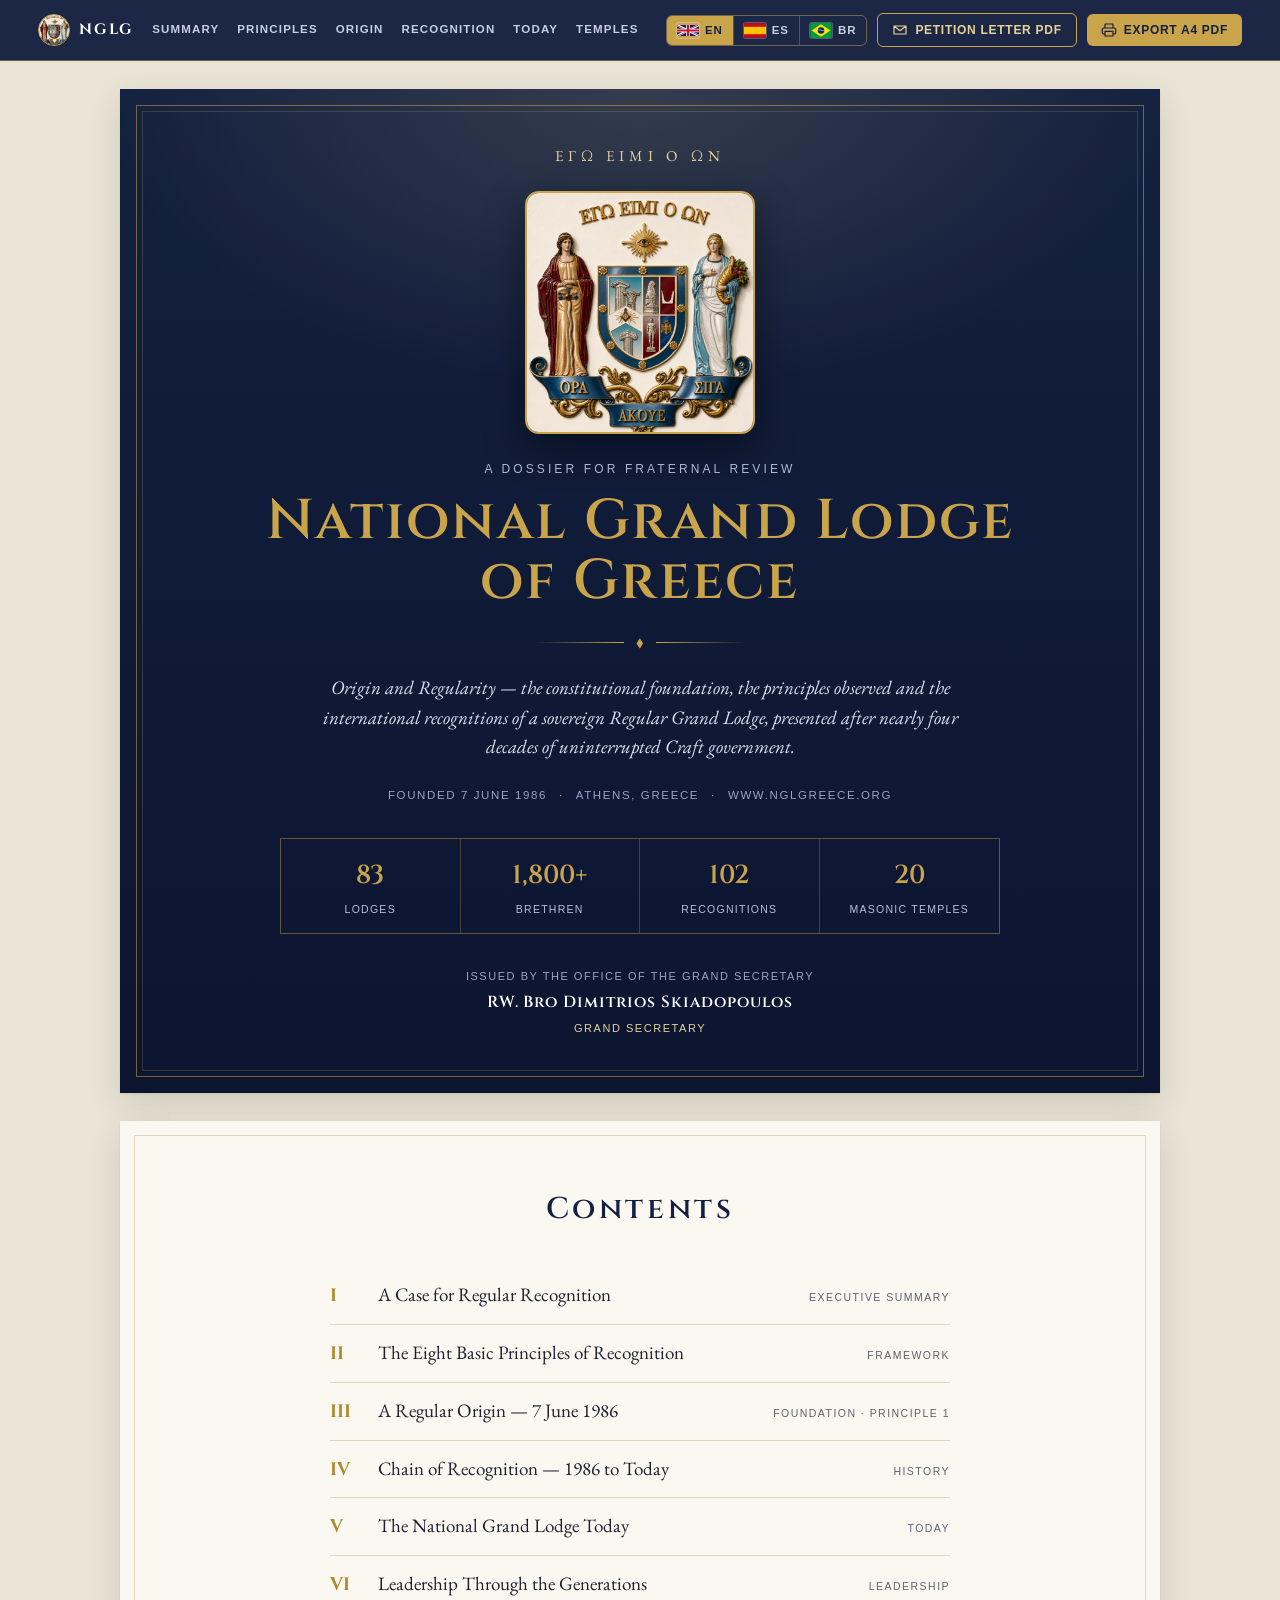
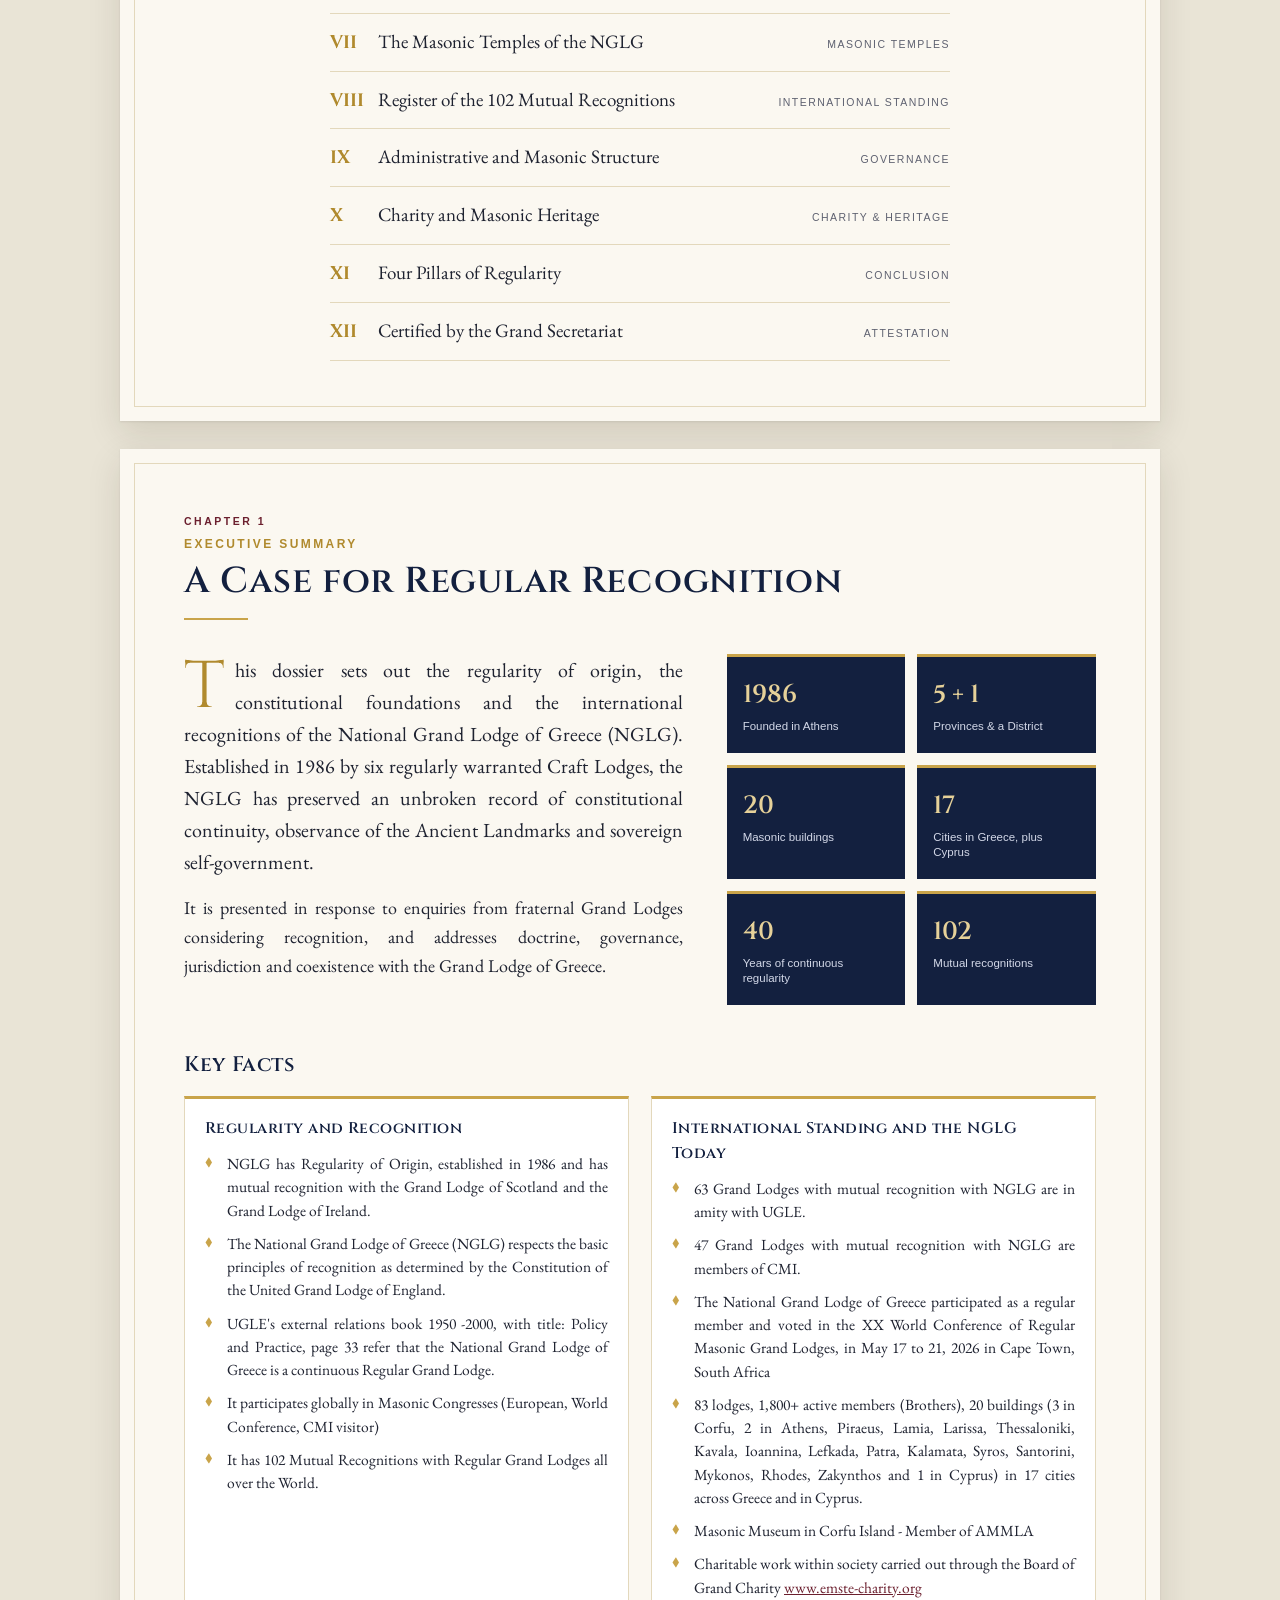
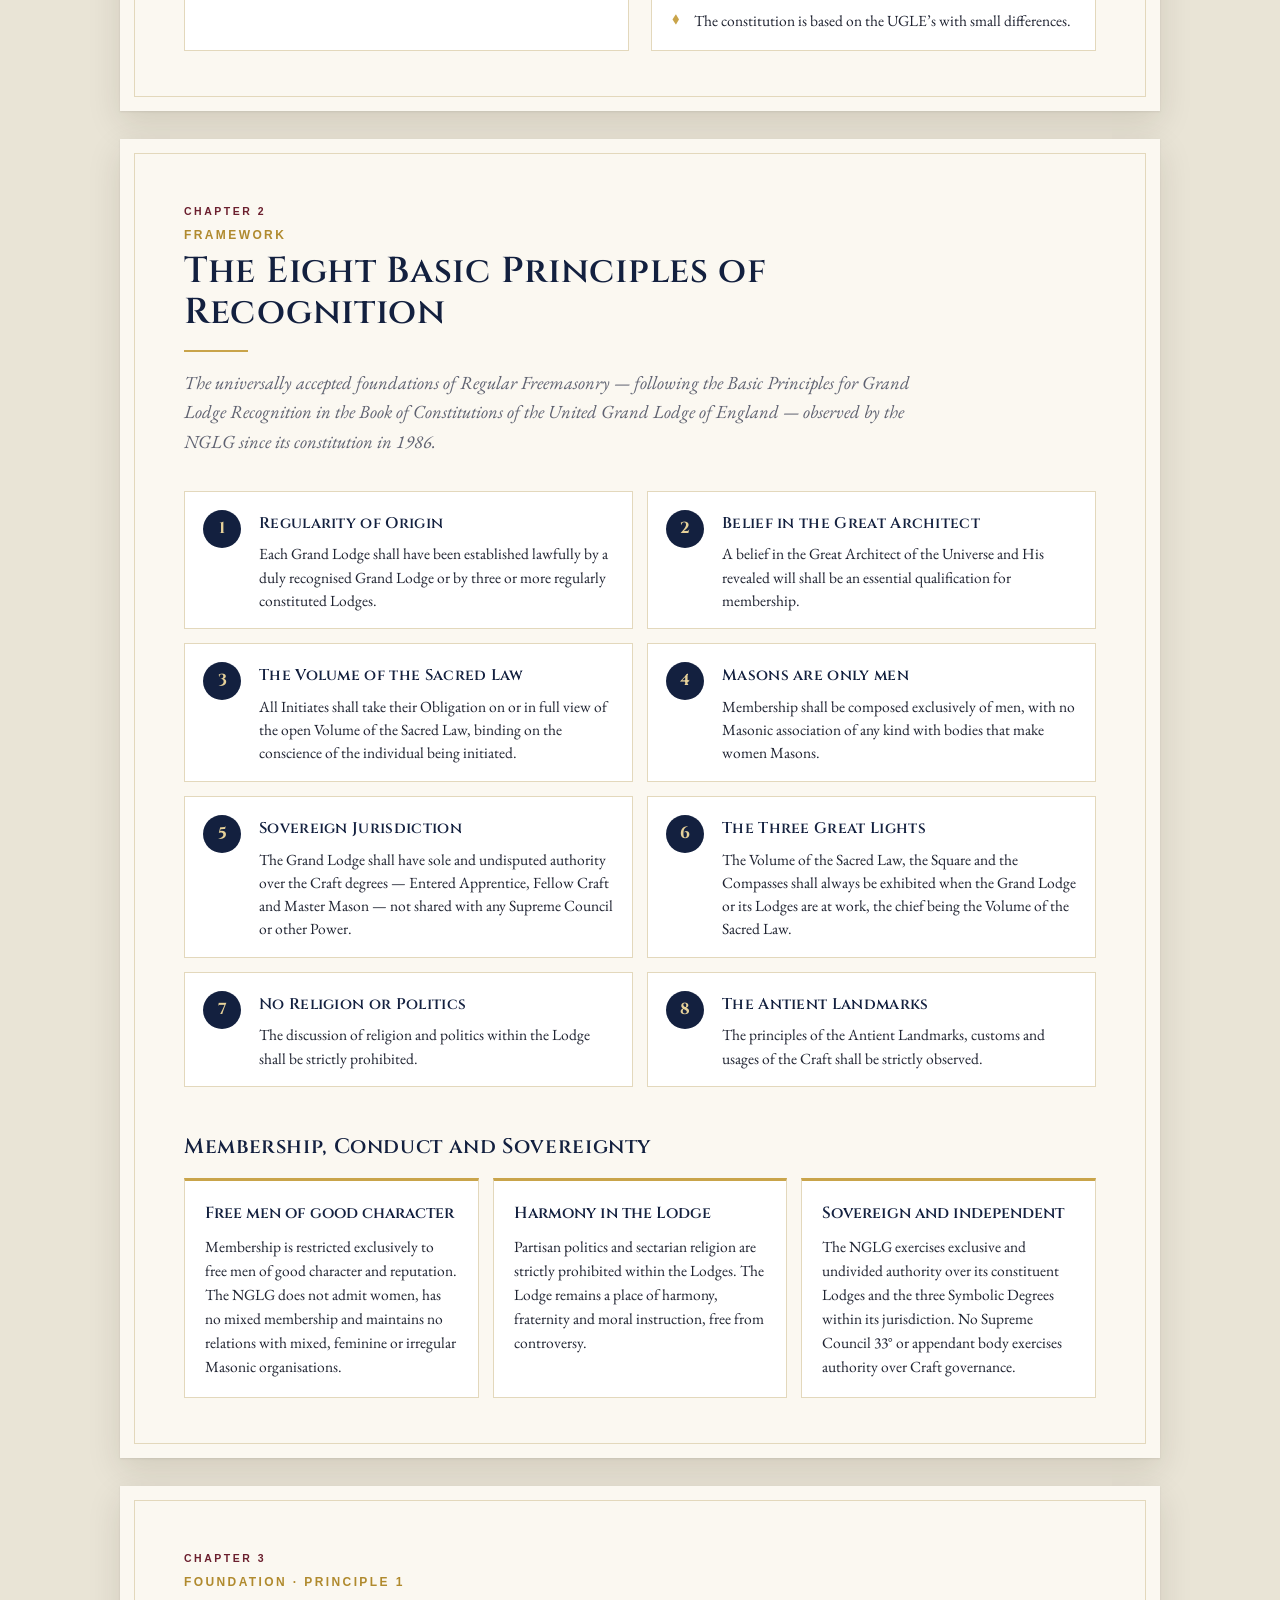
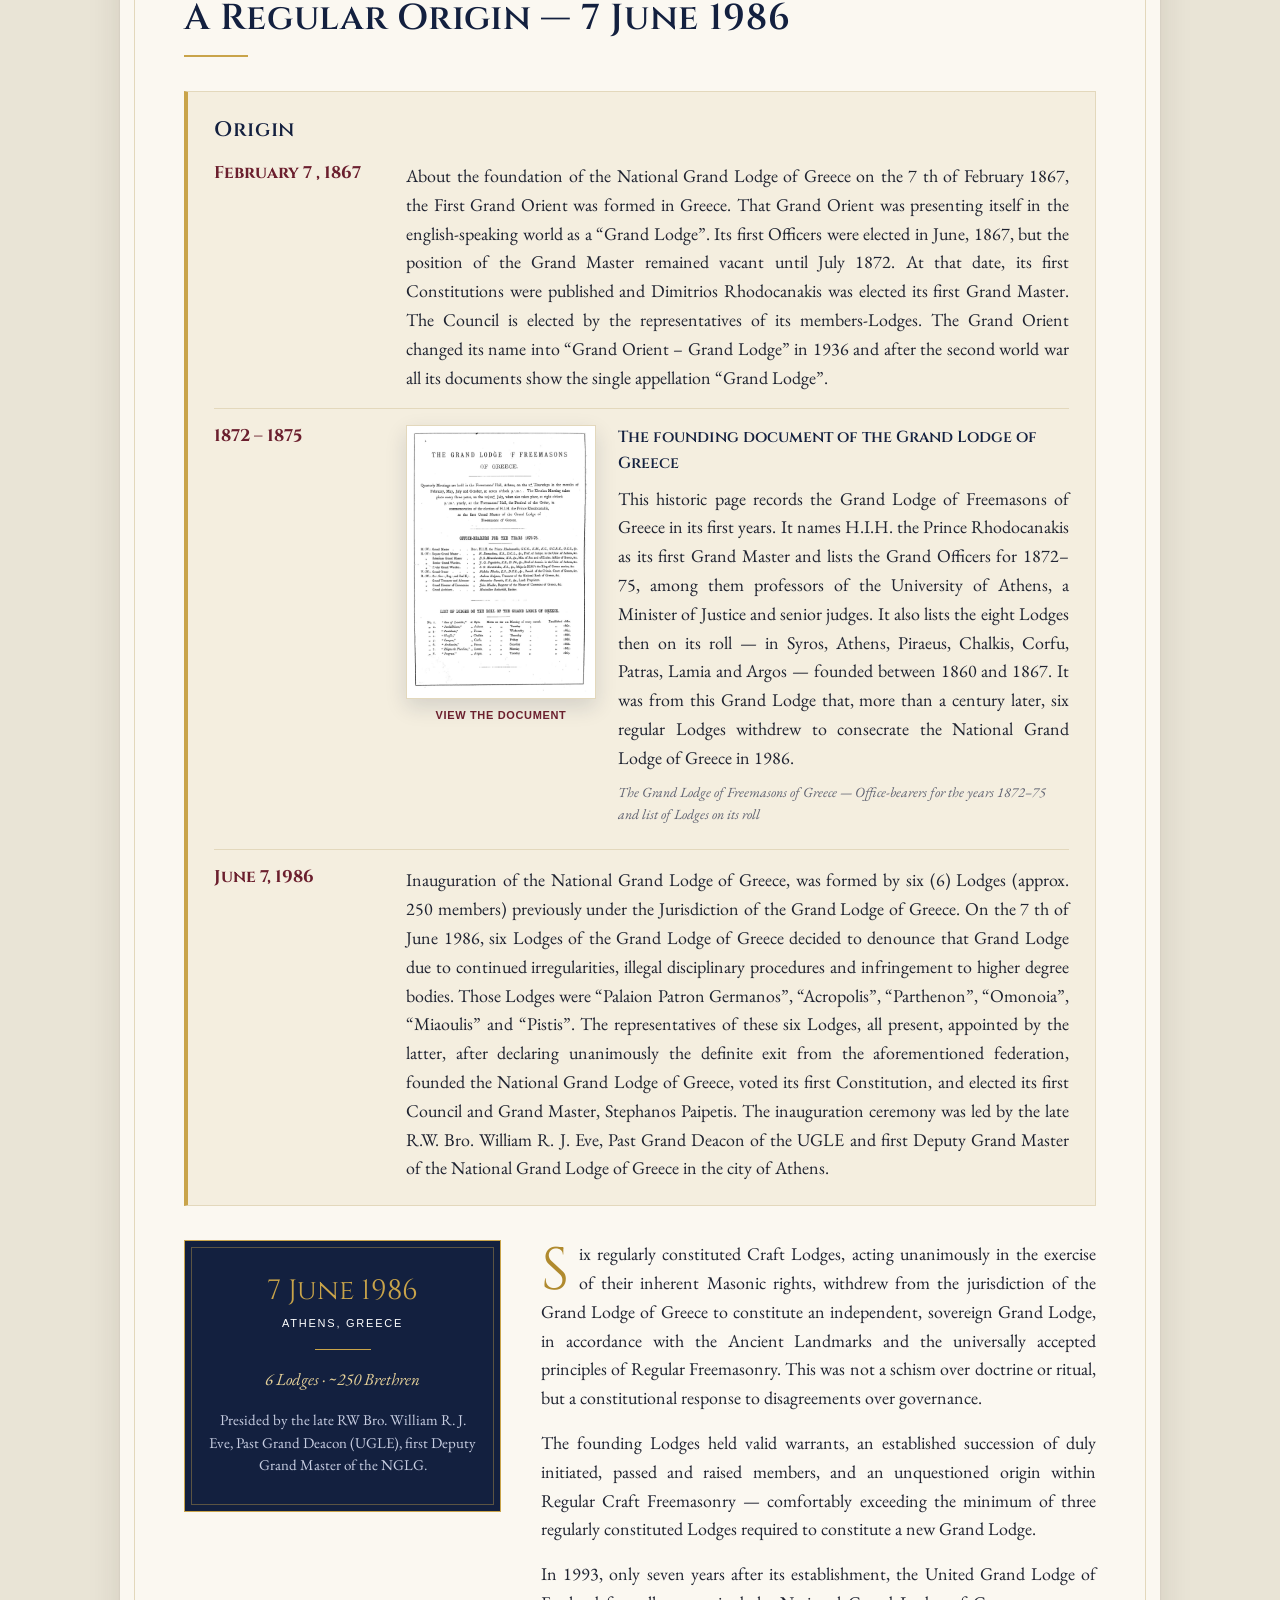
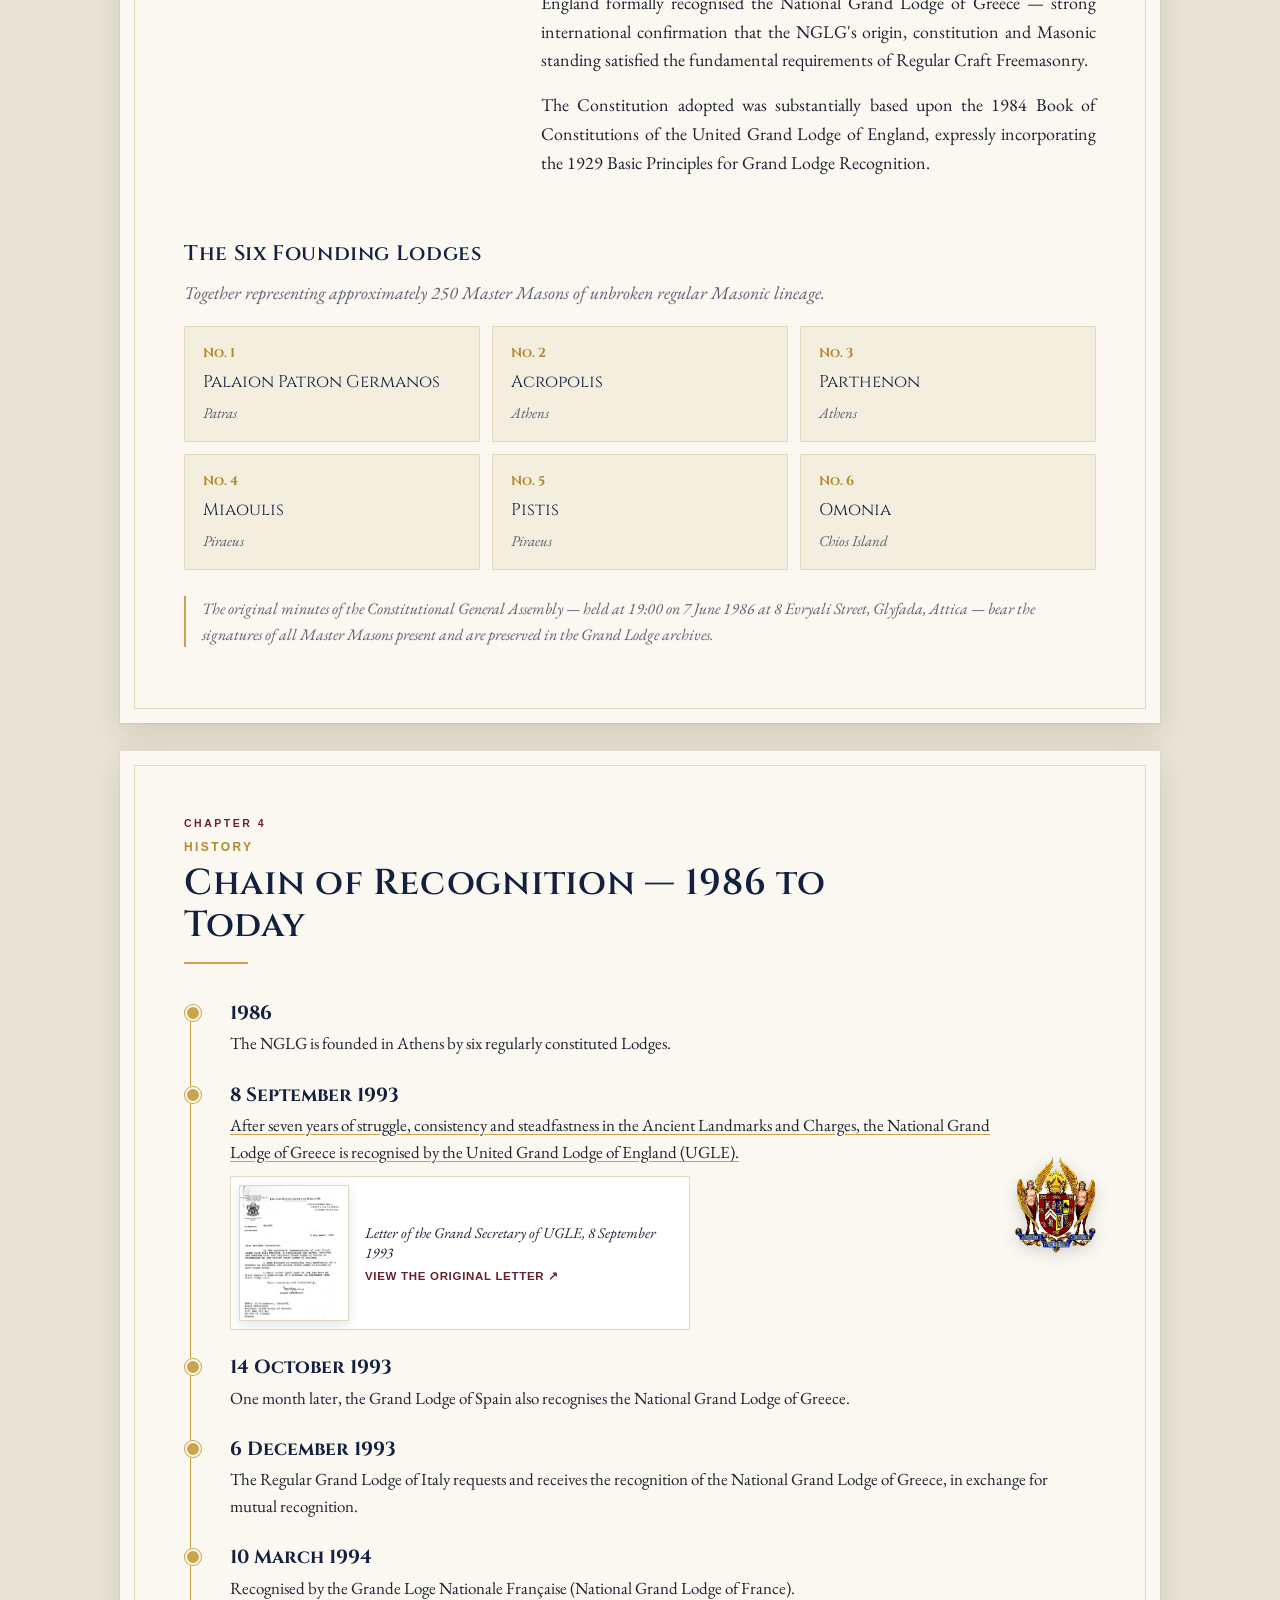
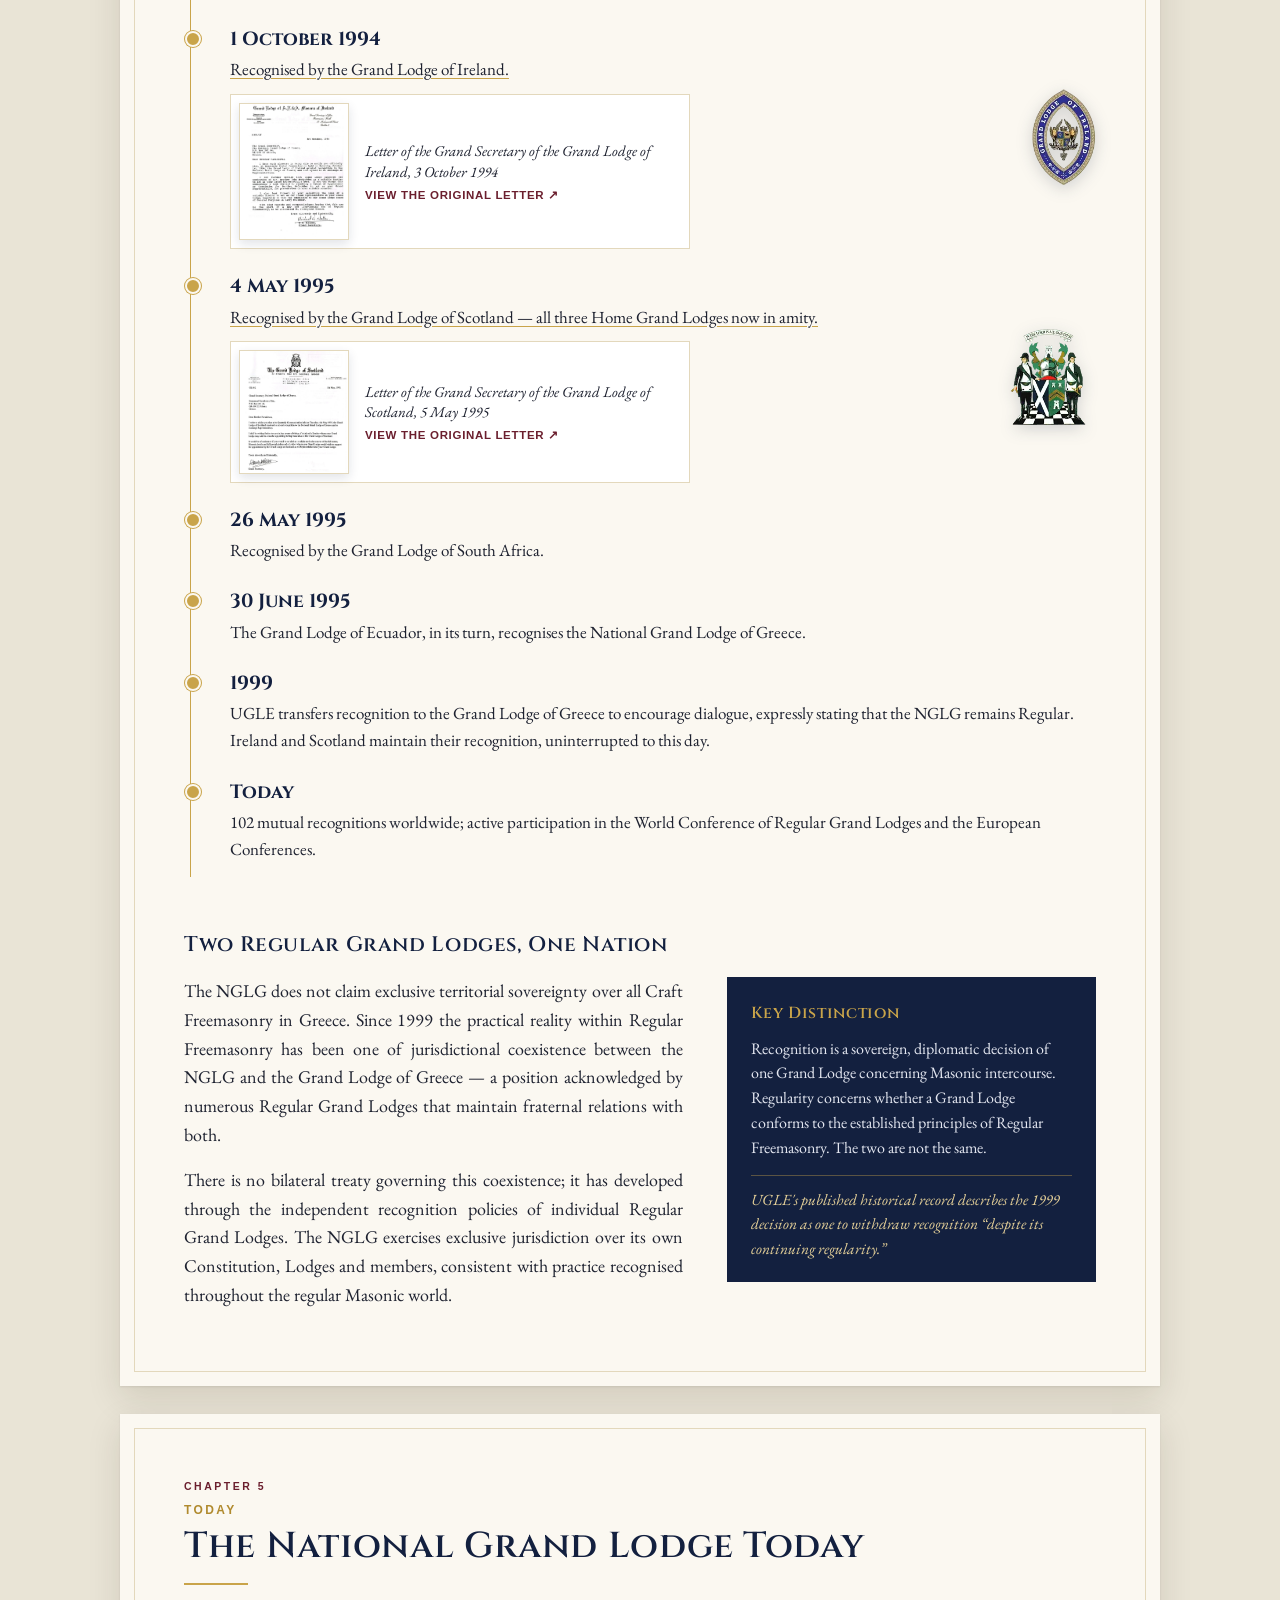
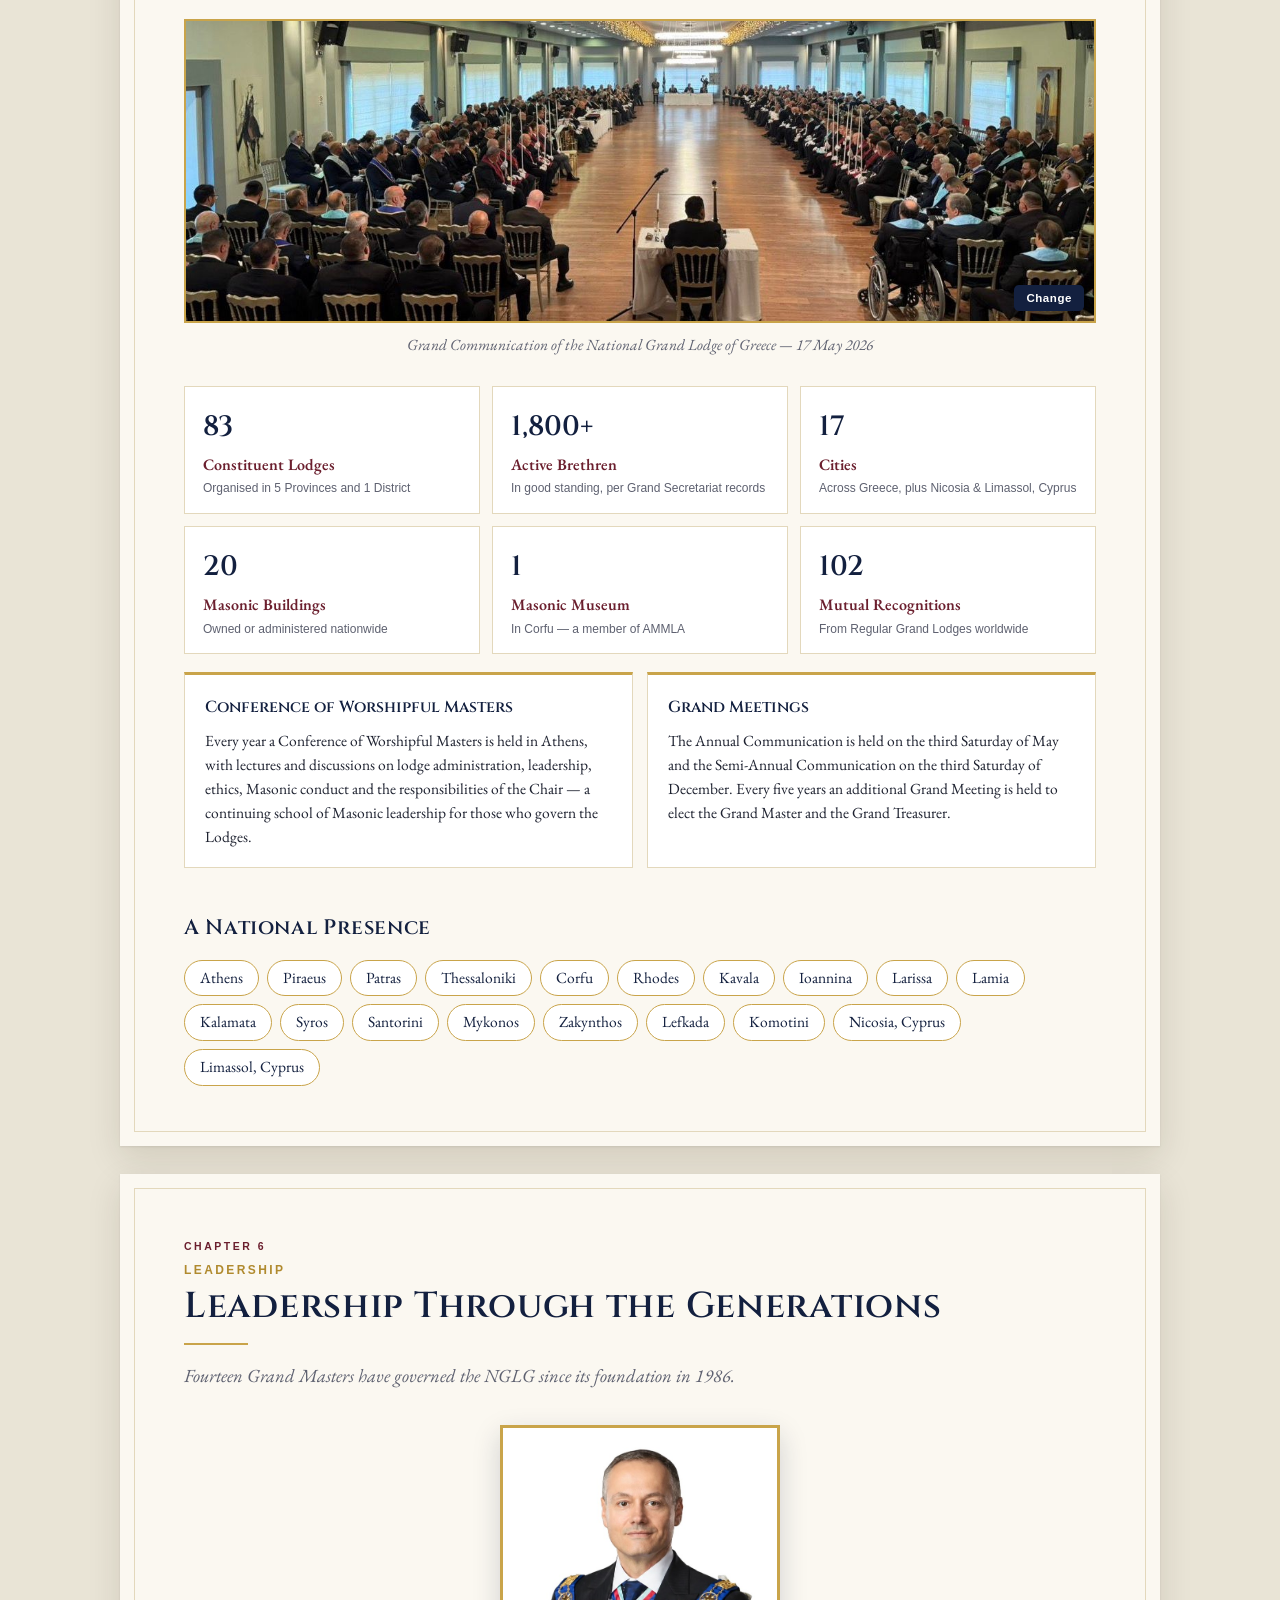
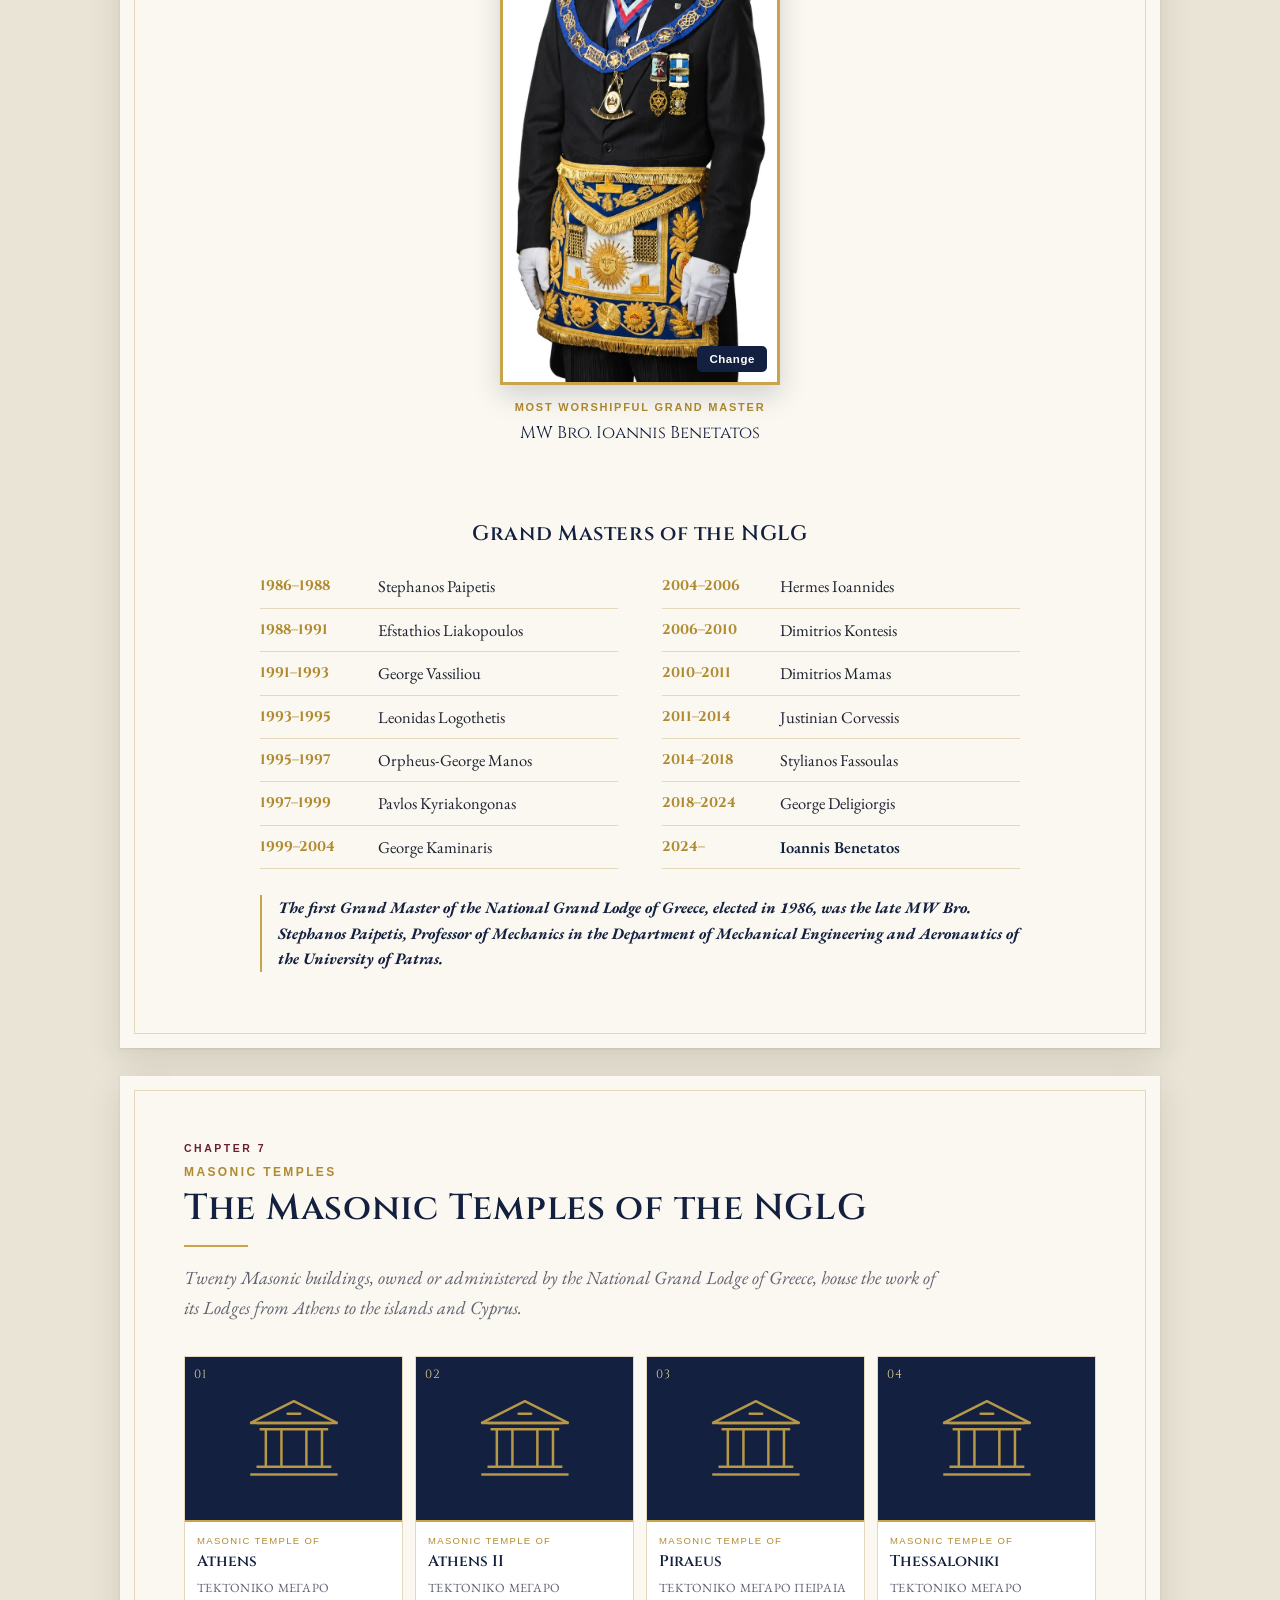
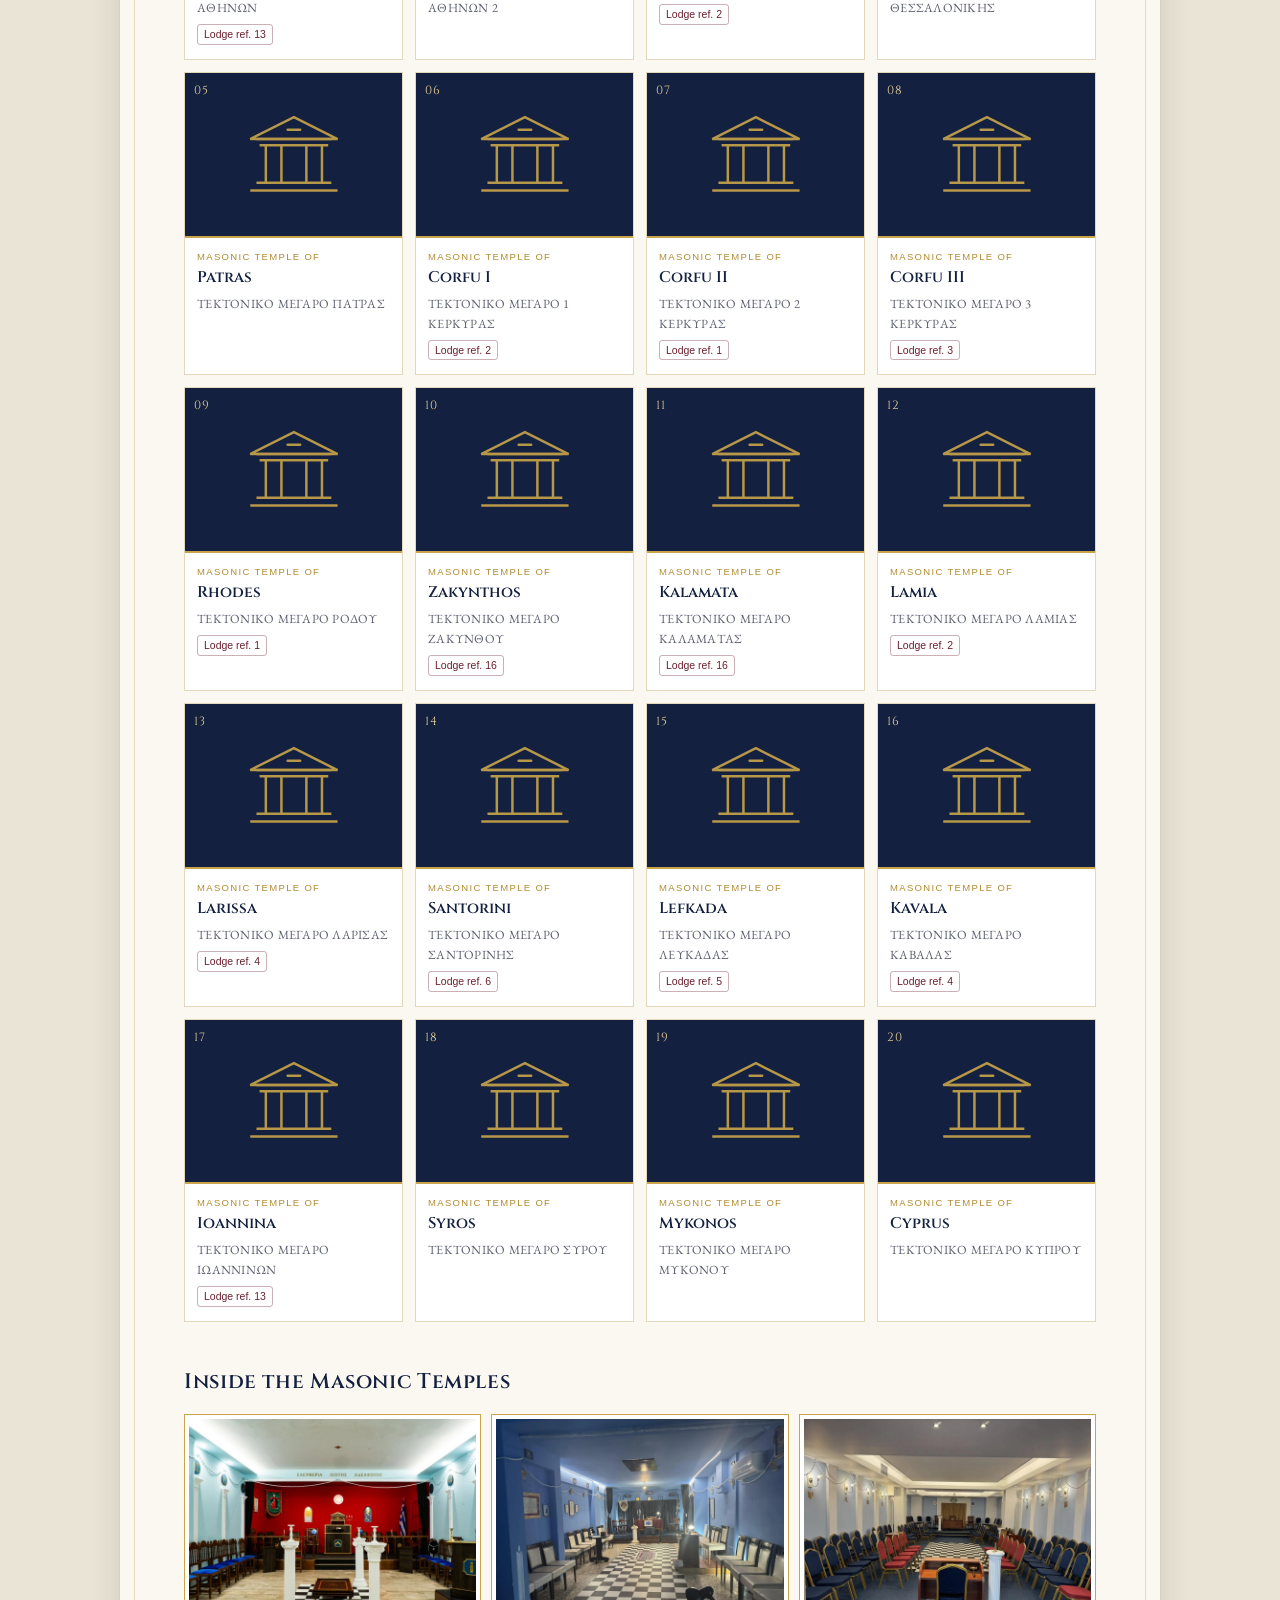
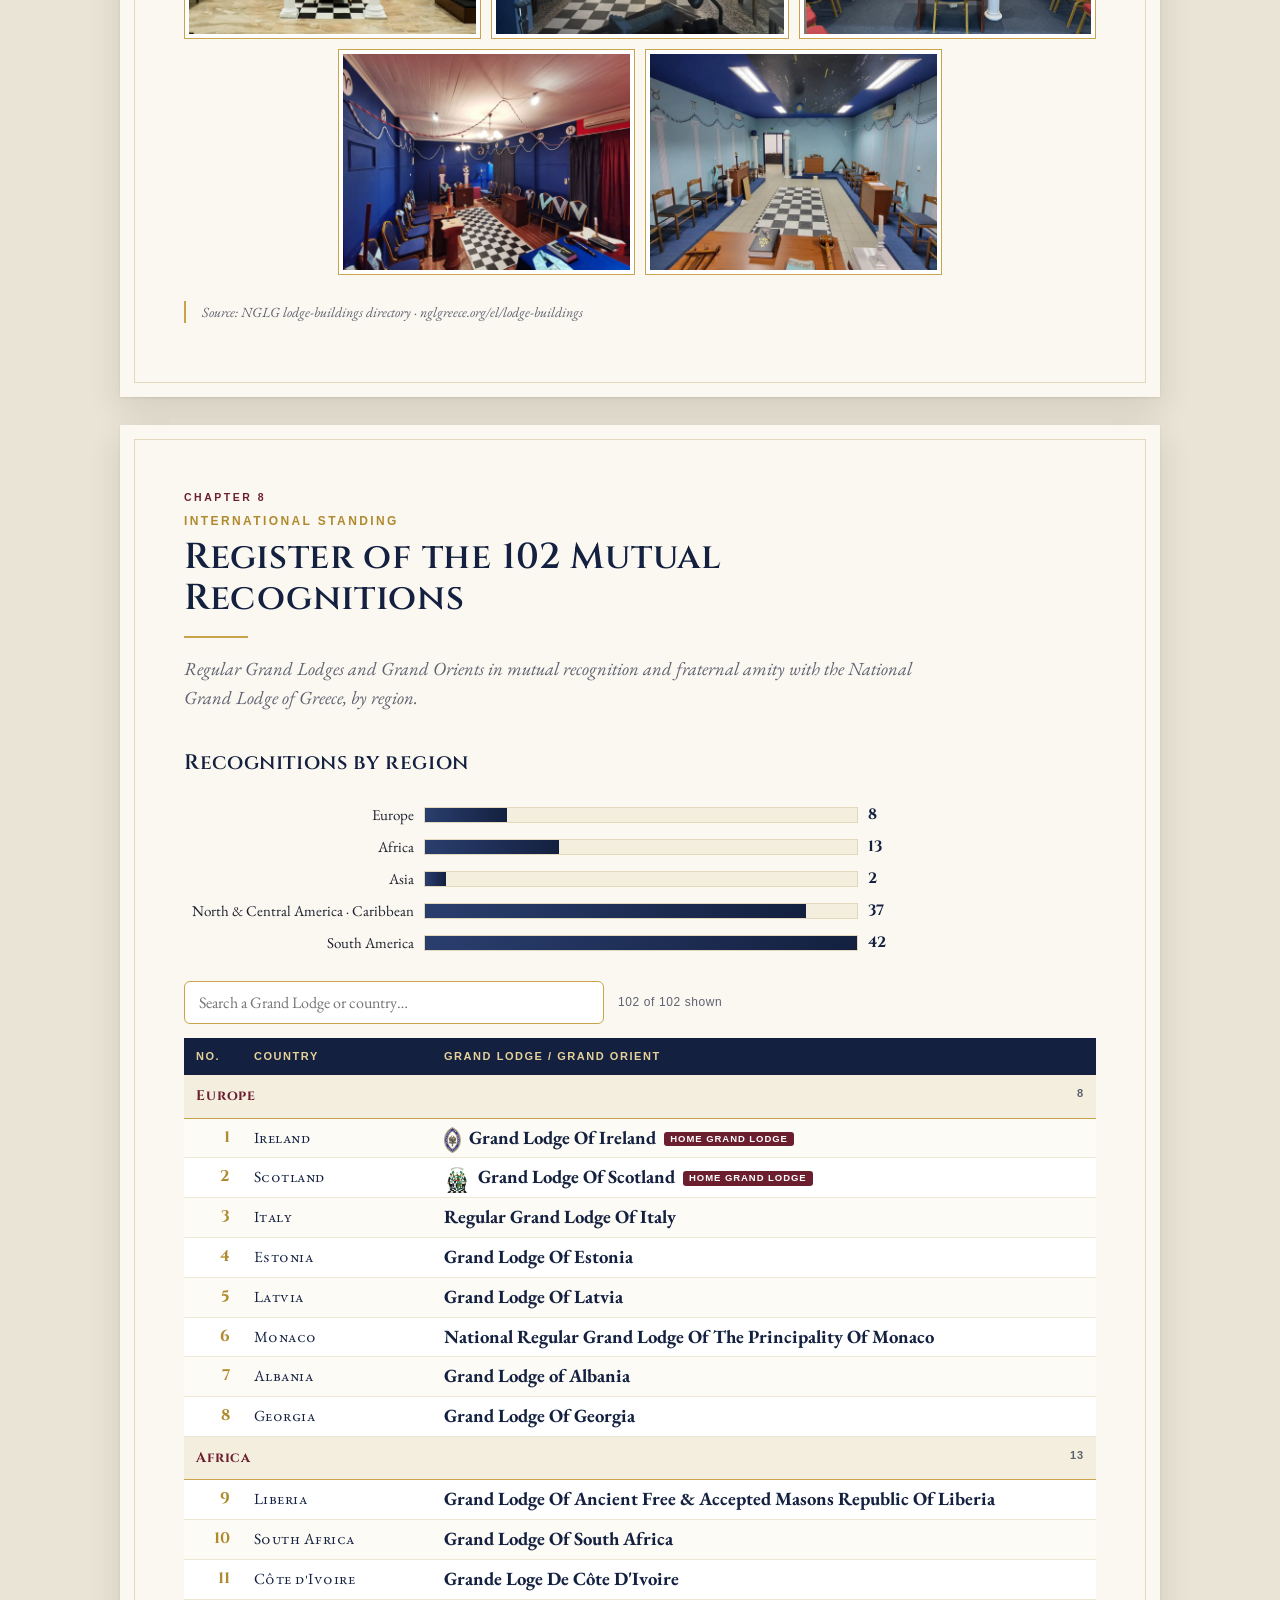
==== index.html @ d3cb1fc6 "Add the Jewel of the Grand Representatives and Honorary Members Show the jewel beside the Ambassador" ====
<!DOCTYPE html>
<html lang="en">
<head>
<meta charset="UTF-8">
<meta name="viewport" content="width=device-width, initial-scale=1">
<title>Origin and Regularity — National Grand Lodge of Greece</title>
<meta name="description" content="Origin and Regularity of the National Grand Lodge of Greece — a dossier for fraternal review, in English, Spanish and Brazilian Portuguese, exportable as an A4 PDF.">
<meta name="author" content="RW. Bro Dimitrios Skiadopoulos, Grand Secretary">
<link rel="icon" href="assets/nglg-crest.jpg">
<link rel="preconnect" href="https://fonts.googleapis.com">
<link rel="preconnect" href="https://fonts.gstatic.com" crossorigin>
<link href="https://fonts.googleapis.com/css2?family=Cinzel:wght@500;600;700&family=EB+Garamond:ital,wght@0,400;0,500;0,600;1,400;1,500&display=swap" rel="stylesheet">
<link rel="stylesheet" href="assets/style.css">
<style id="pageRunStyle"></style>
</head>
<body>

<!-- ============ TOOLBAR (screen only) ============ -->
<header class="toolbar no-print">
  <div class="toolbar-inner">
    <a class="brand" href="#cover"><img src="assets/nglg-crest.jpg" alt=""><span>NGLG</span></a>
    <nav class="toc-links" id="navLinks" aria-label="Sections"></nav>
    <div class="tools">
      <div class="lang" role="group" aria-label="Language" id="langGroup">
        <button type="button" data-lang="en" title="English"><svg viewBox="0 0 60 30" aria-hidden="true"><clipPath id="gbc"><path d="M0 0v30h60V0z"/></clipPath><clipPath id="gbt"><path d="M30 15h30v15zv15H0zH0V0zV0h30z"/></clipPath><g clip-path="url(#gbc)"><path d="M0 0v30h60V0z" fill="#012169"/><path d="M0 0l60 30m0-30L0 30" stroke="#fff" stroke-width="6"/><path d="M0 0l60 30m0-30L0 30" clip-path="url(#gbt)" stroke="#C8102E" stroke-width="4"/><path d="M30 0v30M0 15h60" stroke="#fff" stroke-width="10"/><path d="M30 0v30M0 15h60" stroke="#C8102E" stroke-width="6"/></g></svg><span>EN</span></button>
        <button type="button" data-lang="es" title="Español"><svg viewBox="0 0 750 500" aria-hidden="true"><rect width="750" height="500" fill="#c60b1e"/><rect width="750" height="250" y="125" fill="#ffc400"/></svg><span>ES</span></button>
        <button type="button" data-lang="pt" title="Português (Brasil)"><svg viewBox="0 0 720 504" aria-hidden="true"><rect width="720" height="504" fill="#009c3b"/><path d="M360 42 678 252 360 462 42 252z" fill="#ffdf00"/><circle cx="360" cy="252" r="110" fill="#002776"/><path d="M252 230c70-14 160-4 218 36l-6 14c-56-38-142-48-210-34z" fill="#fff"/></svg><span>BR</span></button>
      </div>
      <a class="btn-print btn-letter" id="btnLetter" href="letter.html"><svg viewBox="0 0 24 24" aria-hidden="true"><path d="M3 6h18v12H3z M3 6l9 7 9-7" fill="none" stroke="currentColor" stroke-width="1.8" stroke-linejoin="round"/></svg><span data-t="petitionBtn"></span></a>
      <button type="button" class="btn-print" id="btnPrint"><svg viewBox="0 0 24 24" aria-hidden="true"><path d="M6 9V3h12v6M6 18H4a2 2 0 0 1-2-2v-5a2 2 0 0 1 2-2h16a2 2 0 0 1 2 2v5a2 2 0 0 1-2 2h-2M6 14h12v7H6z" fill="none" stroke="currentColor" stroke-width="1.8" stroke-linejoin="round"/></svg><span data-t="exportPdf"></span></button>
    </div>
  </div>
</header>

<main id="doc">

<!-- ============ COVER ============ -->
<section class="page cover" id="cover">
  <div class="cover-frame">
    <p class="cover-motto" data-t="motto"></p>
    <img class="cover-crest" src="assets/nglg-crest.jpg" alt="Coat of arms of the National Grand Lodge of Greece">
    <p class="cover-kicker" data-t="coverKicker"></p>
    <h1 class="cover-title"><span data-t="coverTitle1"></span><span data-t="coverTitle2"></span></h1>
    <div class="ornament"><span></span><i>◆</i><span></span></div>
    <p class="cover-sub" data-t="coverSub"></p>
    <ul class="cover-meta" data-list="coverMeta"></ul>
    <div class="cover-stats" id="coverStats"></div>
    <div class="cover-issued">
      <span data-t="coverIssued"></span>
      <strong>RW. Bro Dimitrios Skiadopoulos</strong>
      <em data-t="attSign"></em>
    </div>
  </div>
</section>

<!-- ============ CONTENTS ============ -->
<section class="page toc-page" id="contents">
  <div class="wrap">
    <h2 class="toc-title" data-t="tocTitle"></h2>
    <ol class="toc-list" id="tocList"></ol>
  </div>
</section>

<!-- ============ 1. SUMMARY ============ -->
<section class="page chapter" id="summary" data-ch="1">
  <div class="wrap">
    <header class="ch-head"><span class="ch-num"></span><p class="eyebrow" data-t="sumEyebrow"></p><h2 data-t="sumTitle"></h2></header>
    <div class="two-col">
      <div class="prose"><p class="lead dropcap" data-t="sumP1"></p><p data-t="sumP2"></p></div>
      <div class="stat-grid" id="sumStats"></div>
    </div>
    <div class="facts">
      <h3 class="sub-head" data-t="factsTitle"></h3>
      <div class="facts-cols">
        <div class="facts-group"><h4 data-t="factsA"></h4><ul id="factsList1"></ul></div>
        <div class="facts-group"><h4 data-t="factsB"></h4><ul id="factsList2"></ul></div>
      </div>
    </div>
  </div>
</section>

<!-- ============ 2. PRINCIPLES ============ -->
<section class="page chapter" id="principles" data-ch="2">
  <div class="wrap">
    <header class="ch-head"><span class="ch-num"></span><p class="eyebrow" data-t="prinEyebrow"></p><h2 data-t="prinTitle"></h2><p class="ch-lead" data-t="prinLead"></p></header>
    <ol class="principles" id="principlesList"></ol>
    <h3 class="sub-head" data-t="conductTitle"></h3>
    <div class="card-row" id="conductList"></div>
  </div>
</section>

<!-- ============ 3. ORIGIN ============ -->
<section class="page chapter" id="origin" data-ch="3">
  <div class="wrap">
    <header class="ch-head"><span class="ch-num"></span><p class="eyebrow" data-t="origEyebrow"></p><h2 data-t="origTitle"></h2></header>
    <div class="history">
      <h3 class="sub-head history-title" data-t="histTitle"></h3>
      <article class="hist-entry">
        <div class="hist-date" data-t="hist1Date"></div>
        <p data-t="hist1Text"></p>
      </article>
      <article class="hist-entry hist-doc">
        <div class="hist-date" data-t="histDocDate"></div>
        <div class="hist-doc-body">
          <a class="hist-doc-img" href="assets/documents/grand-lodge-of-greece-1872.jpg" target="_blank" rel="noopener">
            <img src="assets/documents/grand-lodge-of-greece-1872.jpg" alt="" loading="lazy">
            <span data-t="histDocOpen"></span>
          </a>
          <div>
            <h4 data-t="histDocTitle"></h4>
            <p data-t="histDocText"></p>
            <p class="hist-doc-cap" data-t="histDocCap"></p>
          </div>
        </div>
      </article>
      <article class="hist-entry">
        <div class="hist-date" data-t="hist2Date"></div>
        <p data-t="hist2Text"></p>
      </article>
    </div>
    <div class="origin-grid">
      <aside class="plaque">
        <div class="plaque-date" data-t="origPlaqueDate"></div>
        <div class="plaque-place" data-t="origPlaquePlace"></div>
        <div class="plaque-rule"></div>
        <div class="plaque-figs" data-t="origPlaqueFigs"></div>
        <p class="plaque-note" data-t="origPlaqueNote"></p>
      </aside>
      <div class="prose">
        <p class="dropcap" data-t="origP1"></p>
        <p data-t="origP2"></p>
        <p data-t="origP3"></p>
        <p data-t="origP4"></p>
      </div>
    </div>
    <h3 class="sub-head" data-t="foundersTitle"></h3>
    <p class="sub-lead" data-t="foundersLead"></p>
    <div class="founders" id="foundersList"></div>
    <p class="note" data-t="minutesNote"></p>
  </div>
</section>

<!-- ============ 4. RECOGNITION HISTORY ============ -->
<section class="page chapter" id="recognition" data-ch="4">
  <div class="wrap">
    <header class="ch-head"><span class="ch-num"></span><p class="eyebrow" data-t="recEyebrow"></p><h2 data-t="recTitle"></h2></header>
    <ol class="timeline" id="timelineList"></ol>
    <h3 class="sub-head" data-t="coexTitle"></h3>
    <div class="two-col coex">
      <div class="prose"><p data-t="coexP1"></p><p data-t="coexP2"></p></div>
      <aside class="callout"><h4 data-t="keyTitle"></h4><p data-t="keyText"></p><blockquote data-t="keyQuote"></blockquote></aside>
    </div>
  </div>
</section>

<!-- ============ 5. TODAY ============ -->
<section class="page chapter" id="today" data-ch="5">
  <div class="wrap">
    <header class="ch-head"><span class="ch-num"></span><p class="eyebrow" data-t="todayEyebrow"></p><h2 data-t="todayTitle"></h2></header>
    <figure class="photo photo-wide" data-slot="meeting" data-default="assets/photos/grand-meeting.jpg">
      <div class="photo-box"></div>
      <figcaption data-t="meetingCaption"></figcaption>
    </figure>
    <div class="tiles" id="tilesList"></div>
    <div class="card-row two">
      <article class="card"><h4 data-t="eduTitle"></h4><p data-t="eduText"></p></article>
      <article class="card"><h4 data-t="meetTitle"></h4><p data-t="meetText"></p></article>
    </div>
    <h3 class="sub-head" data-t="citiesTitle"></h3>
    <ul class="chips" data-list="cities"></ul>
  </div>
</section>

<!-- ============ 6. LEADERSHIP ============ -->
<section class="page chapter" id="leadership" data-ch="6">
  <div class="wrap">
    <header class="ch-head"><span class="ch-num"></span><p class="eyebrow" data-t="leadEyebrow"></p><h2 data-t="leadTitle"></h2><p class="ch-lead" data-t="leadLead"></p></header>
    <div class="portraits single">
      <figure class="photo photo-portrait photo-tall" data-slot="gm" data-default="assets/photos/grand-master.jpg">
        <div class="photo-box"></div>
        <figcaption><span class="role" data-t="gmRole"></span><span class="name" data-t="gmName"></span></figcaption>
      </figure>
    </div>
    <h3 class="sub-head center" data-t="gmListTitle"></h3>
    <ol class="gm-list" id="gmList"></ol>
    <p class="note gm-first" data-t="gmFirstNote"></p>
  </div>
</section>

<!-- ============ 7. TEMPLES ============ -->
<section class="page chapter" id="temples" data-ch="7">
  <div class="wrap">
    <header class="ch-head"><span class="ch-num"></span><p class="eyebrow" data-t="templesEyebrow"></p><h2 data-t="templesTitle"></h2><p class="ch-lead" data-t="templesLead"></p></header>
    <div class="temples" id="templesList"></div>
    <h3 class="sub-head" data-t="galleryTitle"></h3>
    <div class="temple-gallery" id="templeGallery"></div>
    <p class="note small" data-t="templesSource"></p>
  </div>
</section>

<!-- ============ 8. REGISTER ============ -->
<section class="page chapter" id="register" data-ch="8">
  <div class="wrap">
    <header class="ch-head"><span class="ch-num"></span><p class="eyebrow" data-t="regEyebrow"></p><h2 data-t="regTitle"></h2><p class="ch-lead" data-t="regLead"></p></header>
    <div class="region-chart" id="regionChart" aria-label="Recognitions by region"></div>
    <div class="reg-tools no-print">
      <input type="search" id="regSearch" autocomplete="off">
      <span class="reg-count" id="regCount"></span>
    </div>
    <table class="register">
      <colgroup><col class="c-no"><col class="c-country"><col></colgroup>
      <thead><tr id="regHead"></tr></thead>
      <tbody id="regBody"></tbody>
    </table>
  </div>
</section>

<!-- ============ 9. GOVERNANCE ============ -->
<section class="page chapter" id="governance" data-ch="9">
  <div class="wrap">
    <header class="ch-head"><span class="ch-num"></span><p class="eyebrow" data-t="govEyebrow"></p><h2 data-t="govTitle"></h2></header>
    <div class="prose cols"><p data-t="govP1"></p><p data-t="govP2"></p></div>
    <h3 class="sub-head" data-t="bodiesTitle"></h3>
    <p class="sub-lead" data-t="bodiesLead"></p>
    <ol class="bodies" data-list="bodies"></ol>
    <h3 class="sub-head center" data-t="medalTitle"></h3>
    <div class="medals">
      <figure class="medal">
        <img src="assets/photos/ambassador-medal.jpg" alt="Medal of the Ambassador of the National Grand Lodge of Greece">
        <figcaption><strong data-t="medalCap"></strong><span data-t="medalDesc"></span></figcaption>
      </figure>
      <figure class="medal">
        <img src="assets/photos/grand-representative-jewel.jpg" alt="Jewel of the Grand Representatives and Honorary Members of the National Grand Lodge of Greece">
        <figcaption><strong data-t="jewelCap"></strong><span data-t="jewelDesc"></span></figcaption>
      </figure>
    </div>
  </div>
</section>

<!-- ============ 10. CHARITY & HERITAGE ============ -->
<section class="page chapter" id="charity" data-ch="10">
  <div class="wrap">
    <header class="ch-head"><span class="ch-num"></span><p class="eyebrow" data-t="chEyebrow"></p><h2 data-t="chTitle"></h2><p class="ch-lead" data-t="chLead"></p></header>
    <article class="charity">
      <div class="charity-mark"><img src="assets/photos/stamps/charity-emblem.jpg" alt="Emblem of the Grand Charity of Greece"></div>
      <div>
        <h3 data-t="charityTitle"></h3>
        <p data-t="charityText"></p>
        <a class="charity-link" href="https://emste-charity.org/" target="_blank" rel="noopener"><span data-t="charityLink"></span> · emste-charity.org</a>
      </div>
    </article>
    <h3 class="sub-head" data-t="stampsTitle"></h3>
    <p class="stamps-text" data-t="stampsText"></p>
    <div class="stamps" id="stampsList"></div>
  </div>
</section>

<!-- ============ 11. CONCLUSION ============ -->
<section class="page chapter" id="conclusion" data-ch="11">
  <div class="wrap">
    <header class="ch-head"><span class="ch-num"></span><p class="eyebrow" data-t="conEyebrow"></p><h2 data-t="conTitle"></h2><p class="ch-lead" data-t="conLead"></p></header>
    <div class="pillars" id="pillarsList"></div>
  </div>
</section>

<!-- ============ 12. ATTESTATION / SIGNATURE ============ -->
<section class="page chapter attestation" id="attestation" data-ch="12">
  <div class="wrap">
    <header class="ch-head"><span class="ch-num"></span><p class="eyebrow" data-t="attEyebrow"></p><h2 data-t="attTitle"></h2></header>
    <div class="att-body">
      <p class="att-text" data-t="attText"></p>
      <div class="att-grid">
        <figure class="photo photo-portrait photo-tall" data-slot="gs" data-default="assets/photos/grand-secretary.jpg">
          <div class="photo-box"></div>
          <figcaption><span class="role" data-t="gsRole"></span><span class="name" data-t="gsName"></span></figcaption>
        </figure>
        <div class="att-side">
          <img class="att-crest" src="assets/nglg-crest.jpg" alt="">
          <div class="signature">
            <div class="sig-place"><span data-t="attPlace"></span>, <span id="sigDate"></span></div>
            <div class="sig-line"></div>
            <div class="sig-name" data-t="attSigner"></div>
            <div class="sig-role" data-t="attSign"></div>
            <div class="sig-org" data-t="attOrg"></div>
          </div>
          <h3 class="sub-head center" data-t="contactTitle"></h3>
          <dl class="contact" id="contactList"></dl>
          <p class="tagline" data-t="tagline"></p>
        </div>
      </div>
    </div>
  </div>
</section>

</main>

<footer class="site-foot no-print"><span data-t="runFooter"></span></footer>

<input type="file" id="photoInput" accept="image/*" hidden>

<script src="assets/data-recognitions.js"></script>
<script src="assets/data-nglg.js"></script>
<script src="assets/i18n.js"></script>
<script src="assets/app.js"></script>
</body>
</html>
---- assets/style.css ----
/* =====================================================================
   NGLG — Origin and Regularity · screen + A4 print stylesheet
   Palette: Lodge navy, heraldic gold, ivory vellum, burgundy accent.
   ===================================================================== */
:root{
  --navy:#13203F; --navy-2:#1C2D55; --navy-3:#2A3E6E;
  --gold:#B08A2E; --gold-2:#C9A44A; --gold-lt:#E6D199;
  --ivory:#FBF8F1; --vellum:#F4EEDF; --line:#E3D8BC;
  --ink:#1E2230; --muted:#5E6170; --burgundy:#6B1F2E;
  --serif:"EB Garamond","Garamond","Iowan Old Style",Georgia,serif;
  --display:"Cinzel","Trajan Pro","EB Garamond",Georgia,serif;
  --sans:-apple-system,BlinkMacSystemFont,"Segoe UI",Roboto,Helvetica,Arial,sans-serif;
  --maxw:1040px;
}
*{box-sizing:border-box}
html{scroll-behavior:smooth;scroll-padding-top:72px}
body{margin:0;background:#E9E4D6;color:var(--ink);font-family:var(--serif);font-size:18px;line-height:1.6;-webkit-font-smoothing:antialiased}
img{max-width:100%;display:block}
h1,h2,h3,h4{margin:0;font-weight:600}
a{color:inherit}

/* ---------- toolbar ---------- */
.toolbar{position:sticky;top:0;z-index:40;background:rgba(19,32,63,.96);backdrop-filter:blur(6px);border-bottom:1px solid rgba(201,164,74,.45);font-family:var(--sans)}
.toolbar-inner{max-width:1240px;margin:0 auto;padding:0 18px;height:60px;display:flex;align-items:center;gap:18px}
.brand{display:flex;align-items:center;gap:9px;text-decoration:none;color:#fff;font-family:var(--display);font-weight:700;letter-spacing:.12em;font-size:15px;flex:none}
.brand img{width:32px;height:32px;border-radius:50%;object-fit:cover;object-position:top;border:1px solid var(--gold-2)}
.toc-links{display:flex;gap:18px;overflow-x:auto;scrollbar-width:none;flex:1;min-width:0}
.toc-links::-webkit-scrollbar{display:none}
.toc-links a{color:#C9CEE0;text-decoration:none;font-size:11.5px;font-weight:600;letter-spacing:.1em;text-transform:uppercase;white-space:nowrap;padding:4px 0;border-bottom:1px solid transparent}
.toc-links a:hover{color:var(--gold-lt);border-color:var(--gold-2)}
.tools{display:flex;align-items:center;gap:10px;flex:none}
.lang{display:flex;border:1px solid rgba(201,164,74,.5);border-radius:6px;overflow:hidden}
.lang button{display:flex;align-items:center;gap:6px;background:transparent;border:0;color:#C9CEE0;font:600 11.5px var(--sans);letter-spacing:.08em;padding:7px 10px;cursor:pointer}
.lang button+button{border-left:1px solid rgba(201,164,74,.35)}
.lang button svg{width:22px;height:15px;border-radius:2px;box-shadow:0 0 0 1px rgba(255,255,255,.25)}
.lang button[aria-pressed="true"]{background:var(--gold-2);color:var(--navy)}
.lang button:hover:not([aria-pressed="true"]){background:rgba(255,255,255,.08)}
.btn-print{display:flex;align-items:center;gap:7px;background:var(--gold-2);color:var(--navy);border:0;border-radius:6px;padding:8px 14px;font:700 12px var(--sans);letter-spacing:.06em;text-transform:uppercase;cursor:pointer}
.btn-print svg{width:16px;height:16px}
.btn-print:hover{background:var(--gold-lt)}
.btn-letter{text-decoration:none;background:transparent;color:var(--gold-lt);border:1px solid var(--gold-2)}
.btn-letter:hover{background:rgba(201,164,74,.18)}

/* ---------- pages (screen: sheets on a desk) ---------- */
main{padding:28px 0 40px}
.page{background:var(--ivory);max-width:var(--maxw);margin:0 auto 28px;box-shadow:0 1px 2px rgba(0,0,0,.08),0 12px 32px rgba(40,30,10,.12);position:relative;padding:64px 0 60px}
.page::before{content:"";position:absolute;inset:14px;border:1px solid var(--line);pointer-events:none}
.wrap{padding:0 64px;position:relative}

/* ---------- cover ---------- */
.cover{background:radial-gradient(900px 500px at 50% 0%,rgba(230,209,153,.16),transparent 60%),linear-gradient(180deg,var(--navy) 0%,#0C1530 100%);color:#fff;padding:56px 0}
.cover::before{inset:16px;border:1px solid rgba(201,164,74,.55)}
.cover::after{content:"";position:absolute;inset:22px;border:1px solid rgba(201,164,74,.22);pointer-events:none}
.cover-frame{text-align:center;padding:0 60px}
.cover-motto{font-family:var(--display);letter-spacing:.32em;color:var(--gold-lt);font-size:15px;margin:0 0 22px}
.cover-crest{width:230px;margin:0 auto 26px;border-radius:14px;border:2px solid var(--gold-2);box-shadow:0 14px 40px rgba(0,0,0,.45)}
.cover-kicker{font-family:var(--sans);font-size:12px;letter-spacing:.26em;text-transform:uppercase;color:#AEB6D0;margin:0 0 12px}
.cover-title{font-family:var(--display);color:var(--gold-2);font-size:clamp(34px,5.2vw,56px);line-height:1.08;letter-spacing:.04em}
.cover-title span{display:block}
.ornament{display:flex;align-items:center;justify-content:center;gap:12px;margin:22px auto;color:var(--gold-2);font-size:11px}
.ornament span{width:90px;height:1px;background:linear-gradient(90deg,transparent,var(--gold-2))}
.ornament span:last-child{transform:scaleX(-1)}
.cover-sub{max-width:640px;margin:0 auto;font-style:italic;font-size:19px;color:#DCE0EE;line-height:1.55}
.cover-meta{list-style:none;padding:0;margin:24px 0 0;display:flex;justify-content:center;flex-wrap:wrap;gap:6px 0;font-family:var(--sans);font-size:11.5px;letter-spacing:.14em;text-transform:uppercase;color:#9AA3C2}
.cover-meta li:not(:last-child)::after{content:"·";color:var(--gold-2);margin:0 12px}
.cover-stats{display:grid;grid-template-columns:repeat(4,1fr);max-width:720px;margin:34px auto 0;border:1px solid rgba(201,164,74,.45)}
.cover-stats div{padding:16px 6px;border-right:1px solid rgba(201,164,74,.3)}
.cover-stats div:last-child{border-right:0}
.cover-stats b{display:block;font-family:var(--display);color:var(--gold-2);font-size:26px;font-weight:600}
.cover-stats span{display:block;font-family:var(--sans);font-size:10.5px;letter-spacing:.12em;text-transform:uppercase;color:#B8BFD8;margin-top:4px}
.cover-issued{margin-top:34px;font-family:var(--sans);font-size:11px;letter-spacing:.14em;text-transform:uppercase;color:#9AA3C2;display:flex;flex-direction:column;gap:4px;align-items:center}
.cover-issued strong{font-family:var(--display);font-size:16px;letter-spacing:.06em;text-transform:none;color:#fff;font-weight:600}
.cover-issued em{font-style:normal;color:var(--gold-lt)}

/* ---------- contents ---------- */
.toc-title{font-family:var(--display);color:var(--navy);font-size:30px;text-align:center;letter-spacing:.12em;margin-bottom:8px}
.toc-list{list-style:none;padding:0;margin:34px auto 0;max-width:620px;counter-reset:toc}
.toc-list li{display:flex;align-items:baseline;gap:14px;padding:13px 0;border-bottom:1px solid var(--line)}
.toc-list .n{font-family:var(--display);color:var(--gold);font-weight:700;min-width:34px}
.toc-list a{text-decoration:none;font-size:19px;color:var(--ink)}
.toc-list a:hover{color:var(--burgundy)}
.toc-list .ey{margin-left:auto;font-family:var(--sans);font-size:10.5px;letter-spacing:.14em;text-transform:uppercase;color:var(--muted);text-align:right}

/* ---------- chapter heads ---------- */
.ch-head{margin-bottom:34px;max-width:760px}
.ch-num{display:block;font-family:var(--sans);font-size:10.5px;font-weight:700;letter-spacing:.24em;text-transform:uppercase;color:var(--burgundy);margin-bottom:6px}
.eyebrow{margin:0 0 6px;font-family:var(--sans);font-size:12px;font-weight:700;letter-spacing:.2em;text-transform:uppercase;color:var(--gold)}
.ch-head h2{font-family:var(--display);color:var(--navy);font-size:clamp(26px,3.4vw,36px);line-height:1.15;letter-spacing:.02em}
.ch-head h2::after{content:"";display:block;width:64px;height:2px;background:var(--gold-2);margin-top:16px}
.ch-lead{margin:16px 0 0;color:var(--muted);font-size:18.5px;font-style:italic}
.sub-head{font-family:var(--display);color:var(--navy);font-size:21px;margin:44px 0 14px;letter-spacing:.03em}
.sub-head.center{text-align:center}
.sub-lead{margin:-6px 0 18px;color:var(--muted);font-style:italic}
.prose p{margin:0 0 16px;text-align:justify;hyphens:auto}
.prose.cols{column-count:2;column-gap:40px}
.lead{font-size:20px}
.dropcap::first-letter{font-family:var(--display);float:left;font-size:3.3em;line-height:.85;padding:6px 10px 0 0;color:var(--gold)}
.note{margin-top:26px;padding-left:16px;border-left:2px solid var(--gold-2);font-style:italic;color:var(--muted);font-size:16px}
.note.small{font-size:14px}

/* ---------- layout blocks ---------- */
.two-col{display:grid;grid-template-columns:1.35fr 1fr;gap:44px;align-items:start}
.stat-grid{display:grid;grid-template-columns:1fr 1fr;gap:12px}
.stat-grid div{background:var(--navy);color:#fff;padding:18px 16px;border-top:3px solid var(--gold-2)}
.stat-grid b{display:block;font-family:var(--display);color:var(--gold-lt);font-size:25px;font-weight:600}
.stat-grid span{display:block;font-family:var(--sans);font-size:11.5px;color:#D3D8E8;margin-top:4px;line-height:1.35}

.facts{margin-top:40px}
.facts-cols{display:grid;grid-template-columns:1fr 1fr;gap:22px}
.facts-group{background:#fff;border:1px solid var(--line);border-top:3px solid var(--gold-2);padding:18px 20px 8px}
.facts-group h4{font-family:var(--display);color:var(--navy);font-size:15.5px;margin:0 0 10px;letter-spacing:.03em}
.facts-group ul{list-style:none;margin:0;padding:0}
.facts-group li{position:relative;padding:0 0 10px 22px;font-size:15.5px;line-height:1.5;text-align:justify}
.facts-group li::before{content:"◆";position:absolute;left:0;top:1px;color:var(--gold-2);font-size:11px}
.facts-group a{color:var(--burgundy)}
.principles{list-style:none;padding:0;margin:0;display:grid;grid-template-columns:1fr 1fr;gap:14px}
.principles li{display:grid;grid-template-columns:42px 1fr;gap:14px;background:#fff;border:1px solid var(--line);padding:18px 18px 16px}
.principles .num{width:38px;height:38px;border-radius:50%;background:var(--navy);color:var(--gold-lt);display:flex;align-items:center;justify-content:center;font-family:var(--display);font-weight:700;font-size:16px}
.principles h4{font-family:var(--display);font-size:15.5px;color:var(--navy);letter-spacing:.02em;margin:2px 0 6px}
.principles p{margin:0;font-size:15.5px;line-height:1.5}

.card-row{display:grid;grid-template-columns:repeat(3,1fr);gap:14px}
.card-row.two{grid-template-columns:1fr 1fr;margin-top:18px}
.card{background:#fff;border:1px solid var(--line);border-top:3px solid var(--gold-2);padding:20px 20px 18px}
.card h4{font-family:var(--display);font-size:16px;color:var(--navy);margin-bottom:8px}
.card p{margin:0;font-size:15.5px;line-height:1.55}

.history{margin:0 0 34px;padding:22px 26px 6px;background:var(--vellum);border:1px solid var(--line);border-left:4px solid var(--gold-2)}
.history-title{margin:0 0 14px}
.hist-entry{display:grid;grid-template-columns:170px 1fr;gap:22px;padding:0 0 16px}
.hist-entry + .hist-entry{border-top:1px solid var(--line);padding-top:16px}
.hist-date{font-family:var(--display);color:var(--burgundy);font-weight:700;font-size:17px;line-height:1.3}
.hist-entry p{margin:0;text-align:justify;hyphens:auto}
.hist-doc-body{display:grid;grid-template-columns:190px 1fr;gap:22px;align-items:start}
.hist-doc-img{display:block;text-decoration:none;text-align:center}
.hist-doc-img img{width:100%;background:#fff;border:1px solid var(--line);padding:6px;box-shadow:0 8px 20px rgba(19,32,63,.14)}
.hist-doc-img span{display:inline-block;margin-top:6px;font:700 11px var(--sans);letter-spacing:.06em;text-transform:uppercase;color:var(--burgundy)}
.hist-doc-body h4{font-family:var(--display);color:var(--navy);font-size:16px;margin:0 0 8px}
.hist-doc-body p{margin:0 0 8px}
.hist-doc-body .hist-doc-cap{font-style:italic;color:var(--muted);font-size:14px;text-align:left}
.origin-grid{display:grid;grid-template-columns:.8fr 1.4fr;gap:40px;align-items:start}
.plaque{background:var(--navy);color:#fff;text-align:center;padding:34px 24px;border:1px solid var(--gold-2);outline:1px solid rgba(201,164,74,.4);outline-offset:-8px}
.plaque-date{font-family:var(--display);font-size:28px;color:var(--gold-2);line-height:1.15}
.plaque-place{font-family:var(--sans);font-size:11px;letter-spacing:.16em;text-transform:uppercase;margin-top:8px}
.plaque-rule{width:56px;height:1px;background:var(--gold-2);margin:16px auto}
.plaque-figs{font-style:italic;color:var(--gold-lt);font-size:17px}
.plaque-note{font-size:15px;color:#C8CEE2;line-height:1.5;margin:16px 0 0}
.founders{display:grid;grid-template-columns:repeat(3,1fr);gap:12px}
.founder{background:var(--vellum);border:1px solid var(--line);padding:16px 18px}
.founder .no{font-family:var(--display);color:var(--gold);font-weight:700;font-size:13px}
.founder .nm{font-family:var(--display);color:var(--navy);font-size:17px;margin-top:4px}
.founder .ct{font-style:italic;color:var(--muted);font-size:15px;margin-top:6px}

.timeline{list-style:none;margin:0;padding:0 0 0 28px;position:relative}
.timeline::before{content:"";position:absolute;left:6px;top:8px;bottom:8px;width:1px;background:var(--gold-2)}
.timeline li{position:relative;padding:0 0 22px 18px}
.timeline li::before{content:"";position:absolute;left:-27px;top:7px;width:12px;height:12px;border-radius:50%;background:var(--gold-2);border:2px solid var(--ivory);box-shadow:0 0 0 1px var(--gold-2)}
.timeline .yr{font-family:var(--display);color:var(--navy);font-weight:700;font-size:19px}
.timeline p{margin:2px 0 0;font-size:17px}
.timeline li.has-emblem{display:flex;align-items:center;gap:22px;justify-content:space-between}
.timeline .tl-text{flex:1;min-width:0}
.timeline .tl-emblem{flex:none;width:auto;height:96px;max-width:96px;object-fit:contain;filter:drop-shadow(0 4px 8px rgba(19,32,63,.18))}
.tl-link{color:inherit;text-decoration:underline;text-decoration-color:var(--gold-2);text-underline-offset:3px}
.tl-link:hover{color:var(--burgundy)}
.tl-doc{display:flex;align-items:center;gap:16px;margin-top:10px;text-decoration:none;color:var(--ink);max-width:460px;background:#fff;border:1px solid var(--line);padding:8px}
.tl-doc img{width:110px;flex:none;border:1px solid var(--line);box-shadow:0 4px 10px rgba(19,32,63,.12)}
.tl-doc-cap{display:flex;flex-direction:column;gap:6px;font-size:15px;line-height:1.35}
.tl-doc-go{font:700 11.5px var(--sans);letter-spacing:.06em;text-transform:uppercase;color:var(--burgundy)}
.tl-doc:hover{border-color:var(--gold-2)}
.register .reg-emblem{display:inline-block;height:26px;width:auto;vertical-align:middle;margin:-4px 8px -4px 0}
.callout{background:var(--navy);color:#fff;padding:24px 24px 20px}
.callout h4{font-family:var(--display);color:var(--gold-2);font-size:16px;margin-bottom:10px;letter-spacing:.04em}
.callout p{margin:0 0 14px;font-size:16px;line-height:1.55;color:#E3E6F0}
.callout blockquote{margin:0;padding-top:12px;border-top:1px solid rgba(201,164,74,.4);font-style:italic;color:var(--gold-lt);font-size:15.5px}

/* ---------- photos ---------- */
.photo{margin:0 0 28px}
.photo-box{position:relative;background:var(--vellum);border:1px solid var(--line);overflow:hidden;display:flex;align-items:center;justify-content:center}
.photo-wide .photo-box{aspect-ratio:3/1;border:2px solid var(--gold-2)}
.photo-portrait .photo-box{aspect-ratio:4/5;border:3px solid var(--gold-2);box-shadow:0 10px 26px rgba(19,32,63,.18)}
.photo-box img{width:100%;height:100%;object-fit:cover}
.photo-empty{display:flex;flex-direction:column;align-items:center;gap:10px;color:var(--muted);font-family:var(--sans);font-size:12.5px;text-align:center;padding:16px}
.photo-empty svg{width:40px;height:40px;color:var(--gold)}
.photo-actions{position:absolute;right:10px;bottom:10px;display:flex;gap:6px}
.photo-actions button,.photo-empty button{font:700 11.5px var(--sans);letter-spacing:.05em;border:0;border-radius:5px;padding:7px 12px;cursor:pointer;background:var(--navy);color:#fff}
.photo-actions button.alt{background:rgba(255,255,255,.92);color:var(--navy)}
.photo figcaption{text-align:center;margin-top:10px;font-style:italic;color:var(--muted);font-size:15.5px}
.portraits{display:grid;grid-template-columns:repeat(2,minmax(0,260px));justify-content:center;gap:56px;margin-bottom:10px}
.portraits.single{grid-template-columns:minmax(0,280px)}
.photo-tall .photo-box{aspect-ratio:1/2;background:#fff}
.photo-tall .photo-box img{object-position:center top}
.att-grid{display:grid;grid-template-columns:168px 1fr;gap:48px;align-items:center;text-align:center}
.att-grid .photo{margin:0}
.att-side .sub-head{margin-top:26px}
.att-side .contact{margin-bottom:16px}
.photo-portrait figcaption{display:flex;flex-direction:column;gap:2px;font-style:normal;margin-top:14px}
.photo-portrait .role{font-family:var(--sans);font-size:11px;font-weight:700;letter-spacing:.16em;text-transform:uppercase;color:var(--gold)}
.photo-portrait .name{font-family:var(--display);color:var(--navy);font-size:17px}

.tiles{display:grid;grid-template-columns:repeat(3,1fr);gap:12px}
.tile{background:#fff;border:1px solid var(--line);padding:18px 18px 16px}
.tile b{display:block;font-family:var(--display);color:var(--navy);font-size:28px;font-weight:600}
.tile .l{font-weight:600;color:var(--burgundy);font-size:16px;margin-top:2px}
.tile .s{font-family:var(--sans);font-size:12px;color:var(--muted);margin-top:3px;line-height:1.4}
.chips{list-style:none;padding:0;margin:0;display:flex;flex-wrap:wrap;gap:8px}
.chips li{border:1px solid var(--gold-2);border-radius:30px;padding:5px 15px;font-size:15.5px;background:#fff;color:var(--navy)}

.gm-list{list-style:none;padding:0;margin:0 auto;max-width:760px;columns:2;column-gap:44px}
.gm-list li{break-inside:avoid;display:flex;gap:14px;padding:8px 0;border-bottom:1px solid var(--line);font-size:16.5px}
.gm-list .t{font-family:var(--display);color:var(--gold);font-weight:700;min-width:104px;font-size:14px;padding-top:2px}
.gm-list li.current{font-weight:600;color:var(--navy)}

/* ---------- temples ---------- */
.temples{display:grid;grid-template-columns:repeat(4,1fr);gap:12px}
.temple{background:#fff;border:1px solid var(--line);display:flex;flex-direction:column;break-inside:avoid}
.temple-img{aspect-ratio:4/3;background:var(--navy);display:flex;align-items:center;justify-content:center;overflow:hidden;position:relative}
.temple-img img{width:100%;height:100%;object-fit:cover}
.temple-img svg{width:46%;color:var(--gold-2);opacity:.9}
.temple-img .idx{position:absolute;top:8px;left:9px;font-family:var(--display);font-size:12px;color:var(--gold-lt);letter-spacing:.06em}
.temple-body{padding:11px 12px 12px;border-top:2px solid var(--gold-2);flex:1}
.temple-body .w{font-family:var(--sans);font-size:9.5px;letter-spacing:.14em;text-transform:uppercase;color:var(--gold)}
.temple-body h4{font-family:var(--display);color:var(--navy);font-size:15.5px;margin:2px 0 3px}
.temple-body .gr{font-size:12.5px;color:var(--muted);letter-spacing:.02em}
.temple-body .ref{display:inline-block;margin-top:6px;font-family:var(--sans);font-size:10.5px;color:var(--burgundy);border:1px solid rgba(107,31,46,.35);border-radius:3px;padding:1px 6px}

.temple-gallery{display:grid;grid-template-columns:repeat(6,1fr);gap:10px}
.temple-gallery figure{margin:0;border:1px solid var(--gold-2);background:#fff;padding:4px;grid-column:span 2}
.temple-gallery figure:nth-child(4){grid-column:2 / span 2}
.temple-gallery img{width:100%;aspect-ratio:4/3;object-fit:cover}

/* ---------- register ---------- */
.region-chart{display:grid;gap:8px;margin-bottom:26px;max-width:720px}
.rc-row{display:grid;grid-template-columns:230px 1fr 36px;gap:10px;align-items:center;font-size:15px}
.rc-row .lbl{text-align:right;color:var(--ink)}
.rc-track{height:16px;background:var(--vellum);border:1px solid var(--line)}
.rc-fill{height:100%;background:linear-gradient(90deg,var(--navy-3),var(--navy))}
.rc-row .v{font-family:var(--display);font-weight:700;color:var(--navy)}
.reg-tools{display:flex;align-items:center;gap:14px;margin-bottom:14px}
.reg-tools input{flex:1;max-width:420px;font:16px var(--serif);padding:10px 14px;border:1px solid var(--gold-2);border-radius:6px;background:#fff;color:var(--ink)}
.reg-count{font-family:var(--sans);font-size:12px;color:var(--muted);letter-spacing:.05em}
.register{width:100%;border-collapse:collapse;font-size:15.5px;background:#fff}
.register col.c-no{width:58px}.register col.c-country{width:190px}
.register thead th{background:var(--navy);color:var(--gold-lt);font-family:var(--sans);font-size:11px;letter-spacing:.14em;text-transform:uppercase;text-align:left;padding:10px 12px}
.register td{padding:7px 12px;border-bottom:1px solid #EEE7D3;vertical-align:top}
.register td.gl{font-size:14pt;font-weight:700;color:var(--navy);line-height:1.3}
.register td.no{font-family:var(--display);font-weight:700;color:var(--gold);text-align:right}
.register td.ct{font-variant:small-caps;letter-spacing:.03em;color:var(--navy)}
.register tr.region td{background:var(--vellum);font-family:var(--display);color:var(--burgundy);font-weight:700;letter-spacing:.06em;font-size:14px;padding:10px 12px;border-bottom:1px solid var(--gold-2)}
.register tr.region td span{float:right;font-family:var(--sans);font-size:11px;color:var(--muted);font-weight:600}
.register tr:not(.region):nth-child(even) td{background:#FDFBF6}
.register .home{display:inline-block;margin-left:8px;font-family:var(--sans);font-size:9.5px;letter-spacing:.1em;text-transform:uppercase;color:#fff;background:var(--burgundy);padding:1px 6px;border-radius:3px;vertical-align:2px}
.register .empty td{text-align:center;color:var(--muted);font-style:italic;padding:20px}

/* ---------- governance / conclusion ---------- */
.bodies{margin:0;padding:0;list-style:none;columns:2;column-gap:40px;counter-reset:b}
.bodies li{break-inside:avoid;counter-increment:b;display:grid;grid-template-columns:40px 1fr;padding:8px 0;border-bottom:1px solid var(--line);font-size:16px}
.bodies li::before{content:counter(b,upper-roman);font-family:var(--display);color:var(--burgundy);font-weight:700;font-size:14px;padding-top:1px}
.medals{display:grid;grid-template-columns:1fr 1fr;gap:36px;align-items:start;max-width:820px;margin:0 auto}
.medal{margin:0 auto;max-width:360px;text-align:center}
.medal img{aspect-ratio:4/5;object-fit:contain}
.medal img{width:100%;background:#fff;border:1px solid var(--line);padding:14px;box-shadow:0 10px 26px rgba(19,32,63,.14)}
.medal figcaption{margin-top:12px;display:flex;flex-direction:column;gap:4px}
.medal strong{font-family:var(--display);color:var(--navy);font-size:16px;font-weight:600}
.medal span{font-style:italic;color:var(--muted);font-size:15px}
.pillars{display:grid;grid-template-columns:repeat(4,1fr);gap:0;border:1px solid var(--gold-2);background:#fff}
.pillar{padding:30px 18px 26px;text-align:center;border-right:1px solid var(--line);position:relative}
.pillar:last-child{border-right:0}
.pillar .num{width:44px;height:44px;margin:0 auto 14px;border-radius:50%;border:1px solid var(--gold-2);display:flex;align-items:center;justify-content:center;font-family:var(--display);font-weight:700;color:var(--navy);font-size:18px;background:var(--vellum)}
.pillar h4{font-family:var(--display);color:var(--navy);font-size:16px;margin-bottom:10px}
.pillar p{margin:0;font-size:15.5px;line-height:1.5}

/* ---------- charity & stamps ---------- */
.charity{display:grid;grid-template-columns:150px 1fr;gap:28px;align-items:center;background:var(--navy);color:#fff;padding:26px 28px;border-top:3px solid var(--gold-2)}
.charity-mark{background:#fff;border-radius:50%;padding:10px;border:2px solid var(--gold-2);aspect-ratio:1;display:flex;align-items:center;justify-content:center;overflow:hidden}
.charity-mark img{width:100%;height:100%;object-fit:contain;border-radius:50%}
.charity h3{font-family:var(--display);color:var(--gold-lt);font-size:19px;margin-bottom:8px}
.charity p{margin:0 0 14px;color:#E3E6F0;font-size:16.5px;line-height:1.55}
.charity-link{display:inline-block;background:var(--gold-2);color:var(--navy);text-decoration:none;font:700 12px var(--sans);letter-spacing:.06em;padding:8px 14px;border-radius:5px}
.charity-link:hover{background:var(--gold-lt)}
.stamps-text{margin:-4px 0 18px;text-align:justify}
.stamps{display:grid;grid-template-columns:1fr 1fr;gap:16px;align-items:end}
.stamps figure{margin:0;text-align:center}
.stamps img{width:100%;border:1px solid var(--line);box-shadow:0 6px 16px rgba(19,32,63,.12);background:#fff}
.stamps figcaption{font-style:italic;color:var(--muted);font-size:14.5px;margin-top:6px}
.gm-first{max-width:760px;margin-left:auto;margin-right:auto;font-weight:700;font-size:12pt;color:var(--navy)}

/* ---------- attestation ---------- */
.att-body{text-align:center;max-width:820px;margin:0 auto}
.att-crest{width:120px;margin:0 auto 22px;border-radius:10px;border:2px solid var(--gold-2)}
.att-text{font-size:19px;font-style:italic;line-height:1.6;margin:0 0 34px}
.signature{display:inline-flex;flex-direction:column;align-items:center;min-width:360px;margin-bottom:12px}
.sig-place{font-size:16px;color:var(--muted);margin-bottom:56px}
.sig-line{width:100%;height:1px;background:var(--ink)}
.sig-name{font-family:var(--display);font-size:21px;color:var(--navy);margin-top:12px;letter-spacing:.03em}
.sig-role{font-family:var(--sans);font-size:11.5px;font-weight:700;letter-spacing:.2em;text-transform:uppercase;color:var(--gold);margin-top:4px}
.sig-org{font-style:italic;color:var(--muted);margin-top:2px}
.contact{display:grid;grid-template-columns:auto auto;justify-content:center;gap:6px 24px;margin:0 0 24px;text-align:left}
.contact dt{font-family:var(--sans);font-size:11.5px;font-weight:700;letter-spacing:.1em;text-transform:uppercase;color:var(--gold);padding-top:4px}
.contact dd{margin:0;font-size:16.5px}
.tagline{font-family:var(--display);letter-spacing:.14em;color:var(--burgundy);font-size:14px}

.site-foot{text-align:center;padding:0 16px 34px;font-family:var(--sans);font-size:11.5px;color:#7D7663;letter-spacing:.04em}

/* ---------- responsive ---------- */
@media (max-width:980px){
  .toc-links{display:none}
  .wrap{padding:0 32px}
  .two-col,.origin-grid{grid-template-columns:1fr}
  .temples{grid-template-columns:repeat(3,1fr)}
  .pillars{grid-template-columns:1fr 1fr}
  .pillar:nth-child(2){border-right:0}
  .pillar:nth-child(-n+2){border-bottom:1px solid var(--line)}
}
@media (max-width:680px){
  body{font-size:17px}
  main{padding:0}
  .page{margin:0 0 10px;padding:48px 0 44px;box-shadow:none}
  .page::before{inset:8px}
  .wrap,.cover-frame{padding:0 22px}
  .brand span{display:none}
  .lang button span{display:none}
  .btn-print span{display:none}
  .principles,.card-row,.card-row.two,.founders,.tiles,.stat-grid,.pillars{grid-template-columns:1fr}
  .pillar{border-right:0;border-bottom:1px solid var(--line)}
  .temples{grid-template-columns:1fr 1fr}
  .temple-gallery{grid-template-columns:1fr 1fr}
  .temple-gallery figure,.temple-gallery figure:nth-child(4){grid-column:auto}
  .cover-stats{grid-template-columns:1fr 1fr}
  .cover-stats div:nth-child(2){border-right:0}
  .cover-stats div:nth-child(-n+2){border-bottom:1px solid rgba(201,164,74,.3)}
  .portraits{grid-template-columns:minmax(0,240px);gap:30px}
  .att-grid{grid-template-columns:1fr;gap:30px}
  .charity{grid-template-columns:1fr;text-align:center}
  .charity-mark{width:130px;margin:0 auto}
  .stamps{grid-template-columns:1fr}
  .att-grid .photo{max-width:168px;margin:0 auto}
  .gm-list,.bodies,.prose.cols{columns:1}
  .hist-entry{grid-template-columns:1fr;gap:6px}
  .hist-doc-body{grid-template-columns:1fr}
  .hist-doc-img{max-width:240px;margin:0 auto}
  .facts-cols{grid-template-columns:1fr}
  .medals{grid-template-columns:1fr;gap:28px}
  .history{padding:18px 16px 4px}
  .rc-row{grid-template-columns:120px 1fr 30px;font-size:13px}
  .timeline .tl-emblem{height:64px;max-width:64px}
  .register col.c-country{width:110px}
  .register{font-size:14px}
  .toc-list .ey{display:none}
  .signature{min-width:0;width:100%}
  .contact{grid-template-columns:1fr;text-align:center}
}

/* =====================================================================
   PRINT — A4 portrait, one chapter per sheet, running footer with the
   Grand Secretary's signature line (set per language from app.js).
   ===================================================================== */
@page{size:A4 portrait;margin:16mm 15mm 18mm}
@page :first{margin:0}
@media print{
  *{-webkit-print-color-adjust:exact;print-color-adjust:exact}
  html,body{background:#fff}
  body{font-size:10.5pt;line-height:1.45}
  .prose p{margin:0 0 3mm}
  .no-print,.photo-actions,.photo-empty button{display:none!important}
  main{padding:0}
  .page{box-shadow:none;margin:0;max-width:none;padding:0;background:#fff;break-before:page}
  .page::before{display:none}
  .wrap{padding:0}
  .cover{background:radial-gradient(160mm 90mm at 50% 0%,rgba(230,209,153,.16),transparent 60%),linear-gradient(180deg,#13203F 0%,#0C1530 100%)!important;break-before:auto;height:297mm;width:210mm;padding:22mm 18mm;display:flex;align-items:center;justify-content:center;overflow:hidden}
  .cover::before{inset:9mm}
  .cover::after{inset:11mm}
  .cover-frame{padding:0}
  .cover-crest{width:62mm}
  .cover-title{font-size:30pt}
  .cover-sub{font-size:13pt}
  .cover-stats b{font-size:18pt}
  .toc-page{padding-top:30mm}
  .toc-list a{font-size:13pt}
  .ch-head{margin-bottom:8mm}
  .ch-head h2{font-size:21pt}
  .ch-lead{font-size:12pt}
  .sub-head{font-size:14pt;margin:9mm 0 4mm;break-after:avoid}
  .lead{font-size:12.5pt}
  .note{font-size:10.5pt}
  .two-col{grid-template-columns:1.35fr 1fr;gap:9mm}
  .origin-grid{grid-template-columns:.8fr 1.4fr;gap:8mm}
  .history{margin-bottom:5mm;padding:4mm 5mm 0}
  #origin .prose p{font-size:10pt;line-height:1.42;margin-bottom:2.2mm}
  #origin .sub-head{margin:5mm 0 2mm}
  #origin .sub-lead{margin:0 0 2.5mm}
  #origin .note{margin-top:3mm}
  .facts{margin-top:3mm}
  .medals{gap:6mm;max-width:none;break-inside:avoid}
  .medal{max-width:none;display:grid;grid-template-columns:30mm 1fr;gap:4mm;align-items:center;text-align:left;break-inside:avoid}
  .medal figcaption{margin-top:0}
  #governance .sub-head.center{margin:5mm 0 3mm}
  .medal img{padding:2mm;box-shadow:none}
  .medal strong{font-size:10.5pt}
  .medal span{font-size:9.5pt}
  #summary .sub-head{margin:3mm 0 2.5mm}
  #summary .stat-grid div{padding:3mm 3.5mm}
  #summary .stat-grid{gap:2.5mm}
  #summary .ch-head{margin-bottom:6mm}
  .facts-cols{gap:5mm}
  .facts-group{padding:4mm 4.5mm 1mm}
  .facts-cols{grid-template-columns:1fr 1fr}
  .facts-group h4{font-size:11pt;margin-bottom:2.5mm}
  .facts-group li{font-size:9.5pt;padding-bottom:1.4mm;padding-left:4.5mm;line-height:1.4}
  .facts-group li::before{font-size:7pt}
  .facts-group a{text-decoration:none}
  .hist-entry{grid-template-columns:36mm 1fr;gap:5mm;padding-bottom:3.5mm;break-inside:avoid}
  .hist-entry + .hist-entry{padding-top:3.5mm}
  .hist-date{font-size:12.5pt}
  .hist-entry p{font-size:9.8pt;line-height:1.42}
  .history-title{margin-bottom:3mm}
  .hist-doc-body{grid-template-columns:40mm 1fr;gap:5mm}
  .hist-doc-img img{padding:1mm;box-shadow:none}
  .hist-doc-img span{display:none}
  .hist-doc-body h4{font-size:11.5pt;margin-bottom:2mm}
  .hist-doc-body p{margin-bottom:2mm}
  .hist-doc-body .hist-doc-cap{font-size:9pt}
  .principles li,.card,.founder,.tile,.pillar,.temple,.callout,.plaque,.timeline li,.photo,.signature,.stat-grid div{break-inside:avoid}
  .principles{gap:3mm}.principles li{padding:3.5mm}
  .principles p,.card p,.pillar p{font-size:10pt}
  .principles h4{font-size:10.5pt}
  .timeline p{font-size:11pt}
  .timeline .tl-emblem{height:22mm;max-width:22mm;filter:none}
  .timeline li{padding-bottom:4mm}
  .tl-doc{max-width:150mm;padding:2.5mm;margin-top:2mm}
  .tl-doc img{width:50mm;box-shadow:none}
  .tl-doc-cap{font-size:10pt}
  .tl-doc-go{font-size:8pt}
  .tl-link{text-decoration:none}
  .register .reg-emblem{height:6mm}
  .stat-grid b{font-size:17pt}
  .photo-wide .photo-box{aspect-ratio:auto;height:46mm}
  #today .sub-head{margin-top:6mm}
  #today .card p{font-size:9.5pt}
  .photo{margin-bottom:5mm}
  .card-row.two{margin-top:4mm}
  .card{padding:3.5mm}
  .chips li{font-size:9.5pt;padding:1mm 3.5mm}
  .founders{gap:2.5mm}.founder{padding:2.5mm 3.5mm}
  .founder .nm{font-size:11pt}
  .plaque{padding:7mm 5mm}
  .plaque-date{font-size:18pt}
  .plaque-note{font-size:9.5pt}
  .note{margin-top:4mm}
  .photo-portrait .photo-box{box-shadow:none}
  .portraits{grid-template-columns:repeat(2,58mm);gap:22mm}
  .portraits.single{grid-template-columns:50mm}
  .photo-tall .photo-box{aspect-ratio:auto;width:100%;height:100mm}
  #leadership .ch-head{margin-bottom:5mm}
  #leadership .sub-head{margin:4mm 0 2mm}
  #leadership .photo-portrait figcaption{margin-top:2.5mm}
  #leadership .gm-list li{padding:1.1mm 0;font-size:10pt}
  .att-grid{grid-template-columns:40.6mm 1fr;gap:12mm}
  .att-grid .photo-tall .photo-box{height:81.2mm}
  .att-side .sub-head{margin-top:6mm}
  .photo-empty{font-size:9pt}
  .tiles{grid-template-columns:repeat(3,1fr);gap:3mm}
  .tile{padding:3.5mm}.tile b{font-size:17pt}
  .gm-list li{font-size:10.5pt;padding:1.6mm 0}
  .temples{grid-template-columns:repeat(5,minmax(0,1fr));gap:2.5mm}
  .temple-gallery{gap:3mm}
  .temple-gallery figure{padding:1mm;break-inside:avoid}
  .temple-body .gr{overflow-wrap:anywhere}
  .temple-img{aspect-ratio:16/9}
  .temple-img svg{width:34%}
  .temple-body{padding:2mm 2.5mm}
  .temple-body h4{font-size:10.5pt}
  .temple-body .gr{font-size:8.5pt}
  .region-chart{margin-bottom:6mm}
  .rc-row{font-size:10pt;grid-template-columns:62mm 1fr 10mm}
  .register{font-size:9.5pt}
  .register td{padding:.9mm 2.5mm}
  .register td.gl{font-size:14pt;line-height:1.18}
  .register td.no,.register td.ct{padding-top:1.8mm}
  .register thead{display:table-header-group}
  .register tr{break-inside:avoid}
  .register tr.region td{break-after:avoid;font-size:10pt}
  .register tr.hidden{display:table-row!important}
  .bodies li{font-size:10.5pt;padding:1.6mm 0}
  .pillars{grid-template-columns:repeat(4,1fr)}
  .attestation .att-text{font-size:13pt}
  .att-crest{width:26mm;margin-bottom:5mm}
  .charity{grid-template-columns:32mm 1fr;padding:5mm 6mm;gap:6mm;break-inside:avoid}
  .charity p{font-size:10.5pt}
  .charity-link{font-size:8.5pt}
  .stamps{gap:4mm 8mm;padding:0 10mm}
  .stamps figure{break-inside:avoid}
  .stamps img{box-shadow:none}
  .stamps figcaption{font-size:9pt}
  .stamps-text{font-size:10.5pt}
  #leadership .gm-first{margin-top:3mm;font-size:12pt;font-weight:700}
  .sig-place{margin-bottom:14mm}
  .attestation .att-text{margin-bottom:8mm}
  .cover-stats,.cover-issued{break-inside:avoid}
}
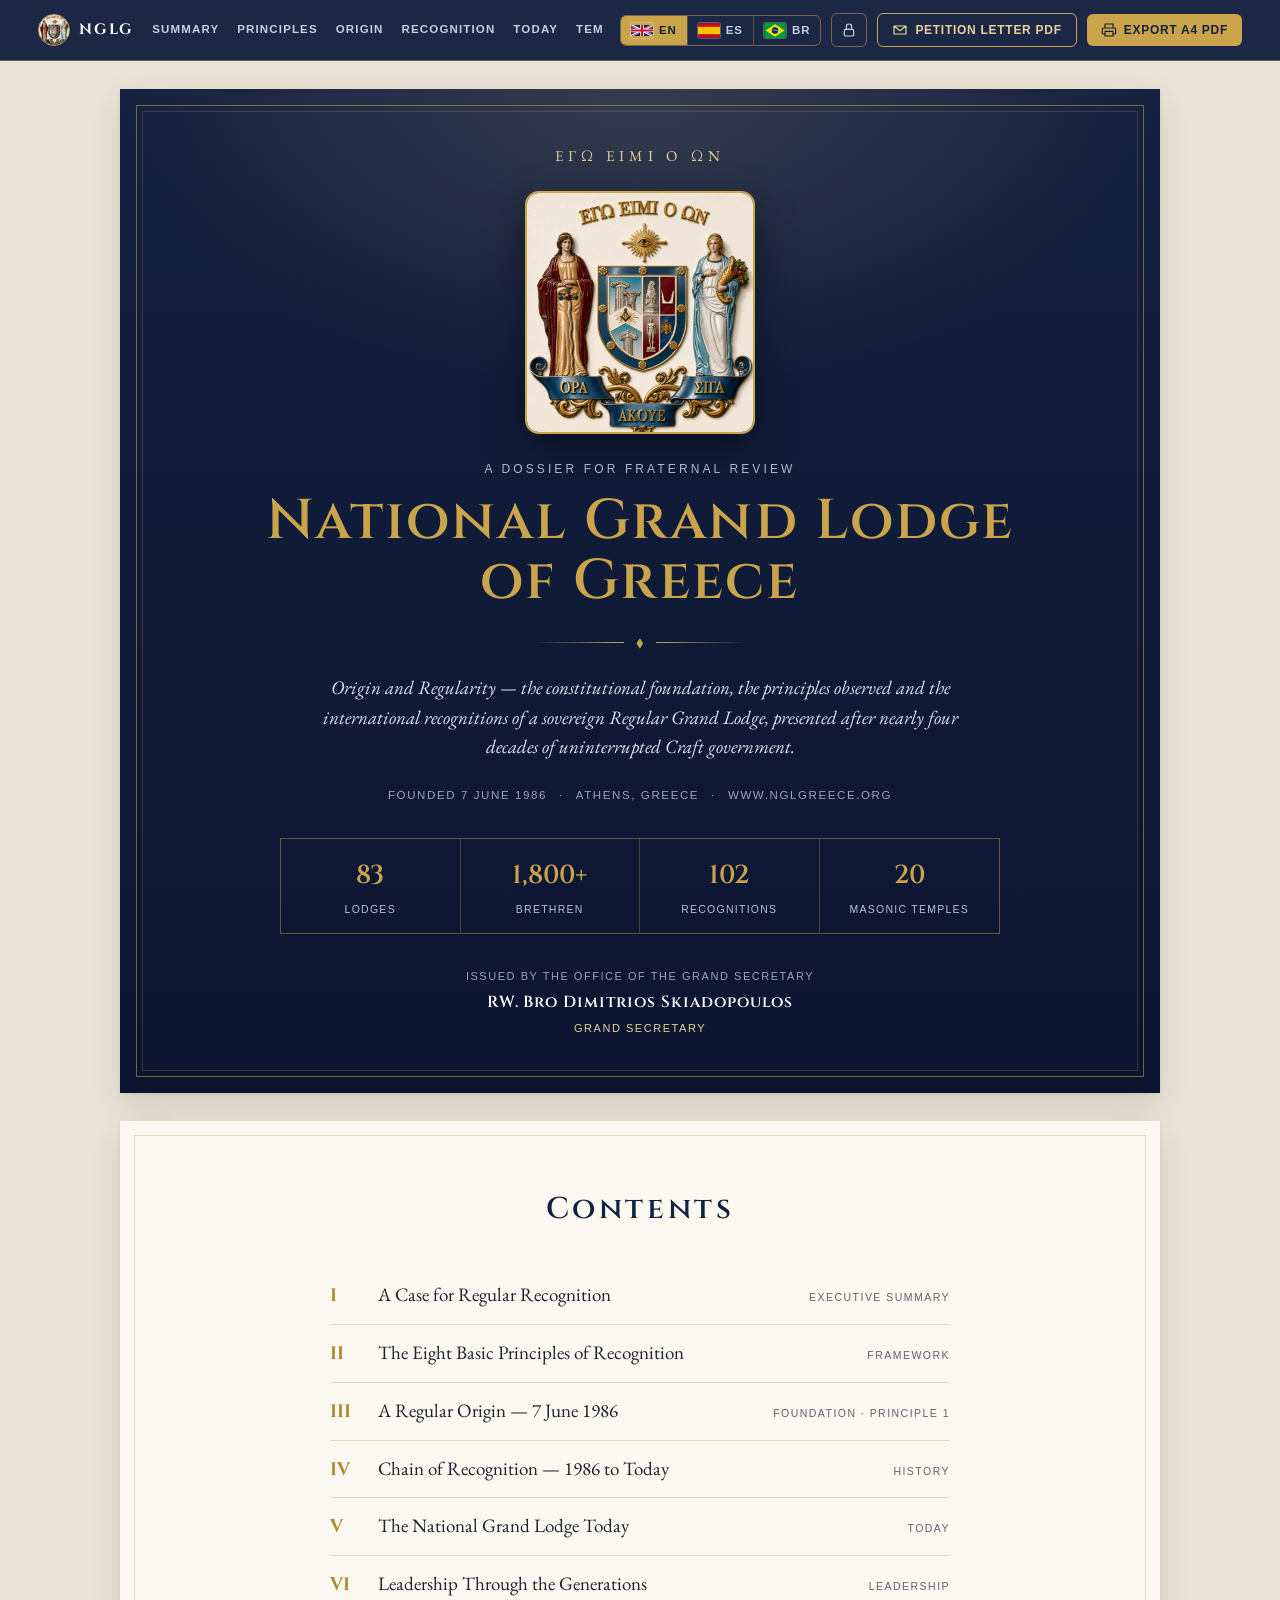
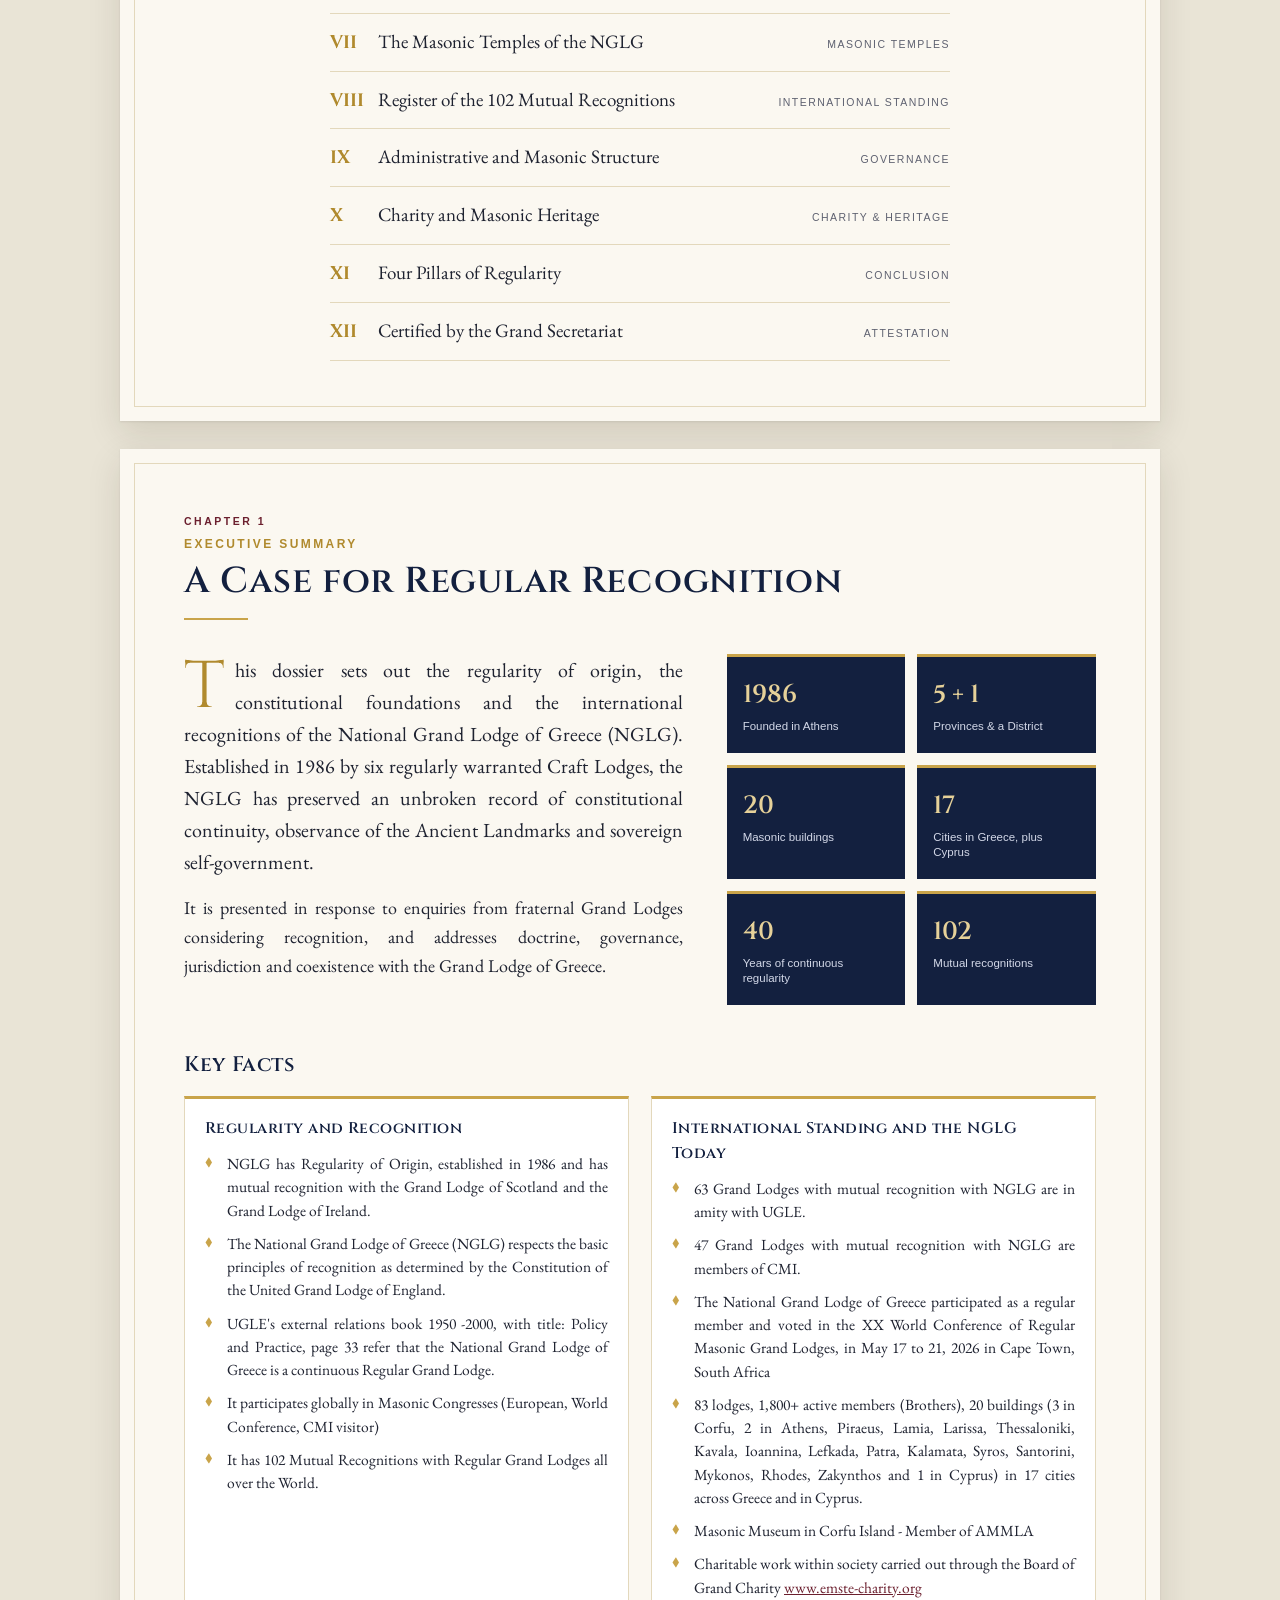
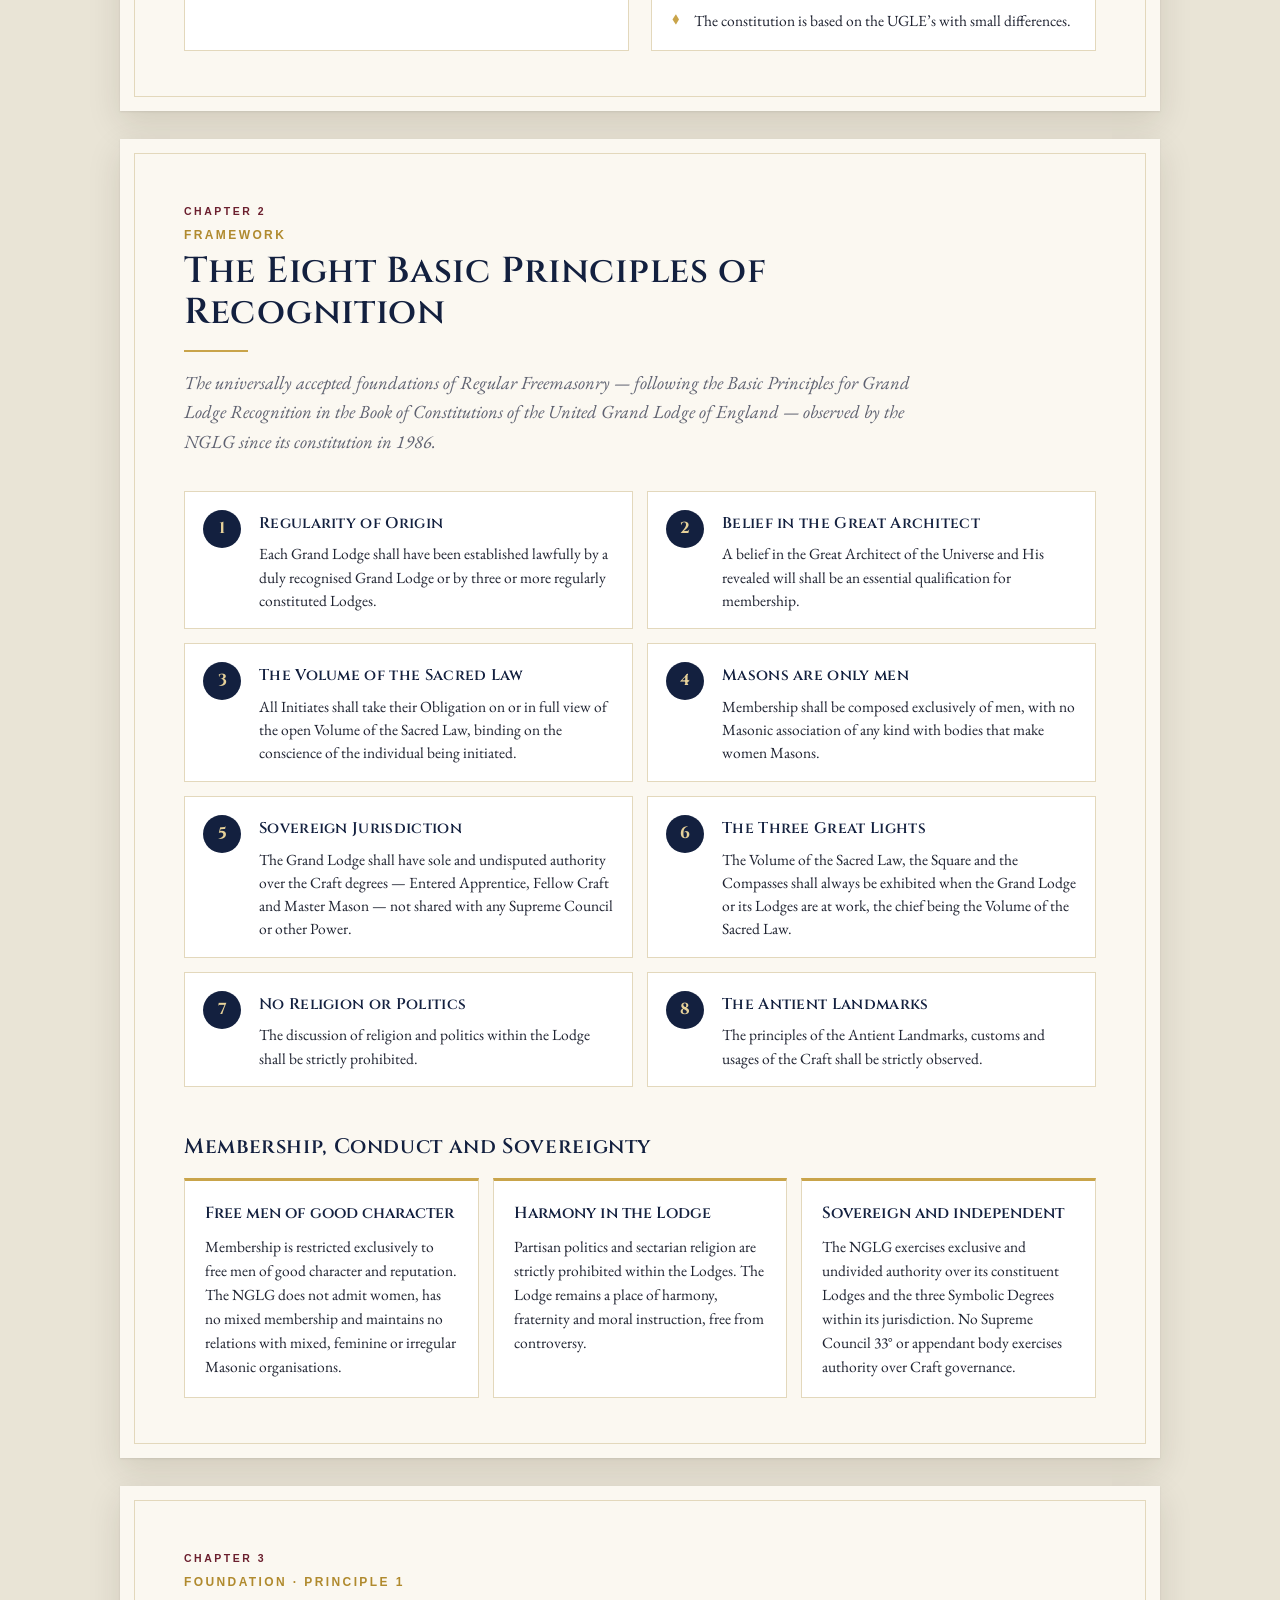
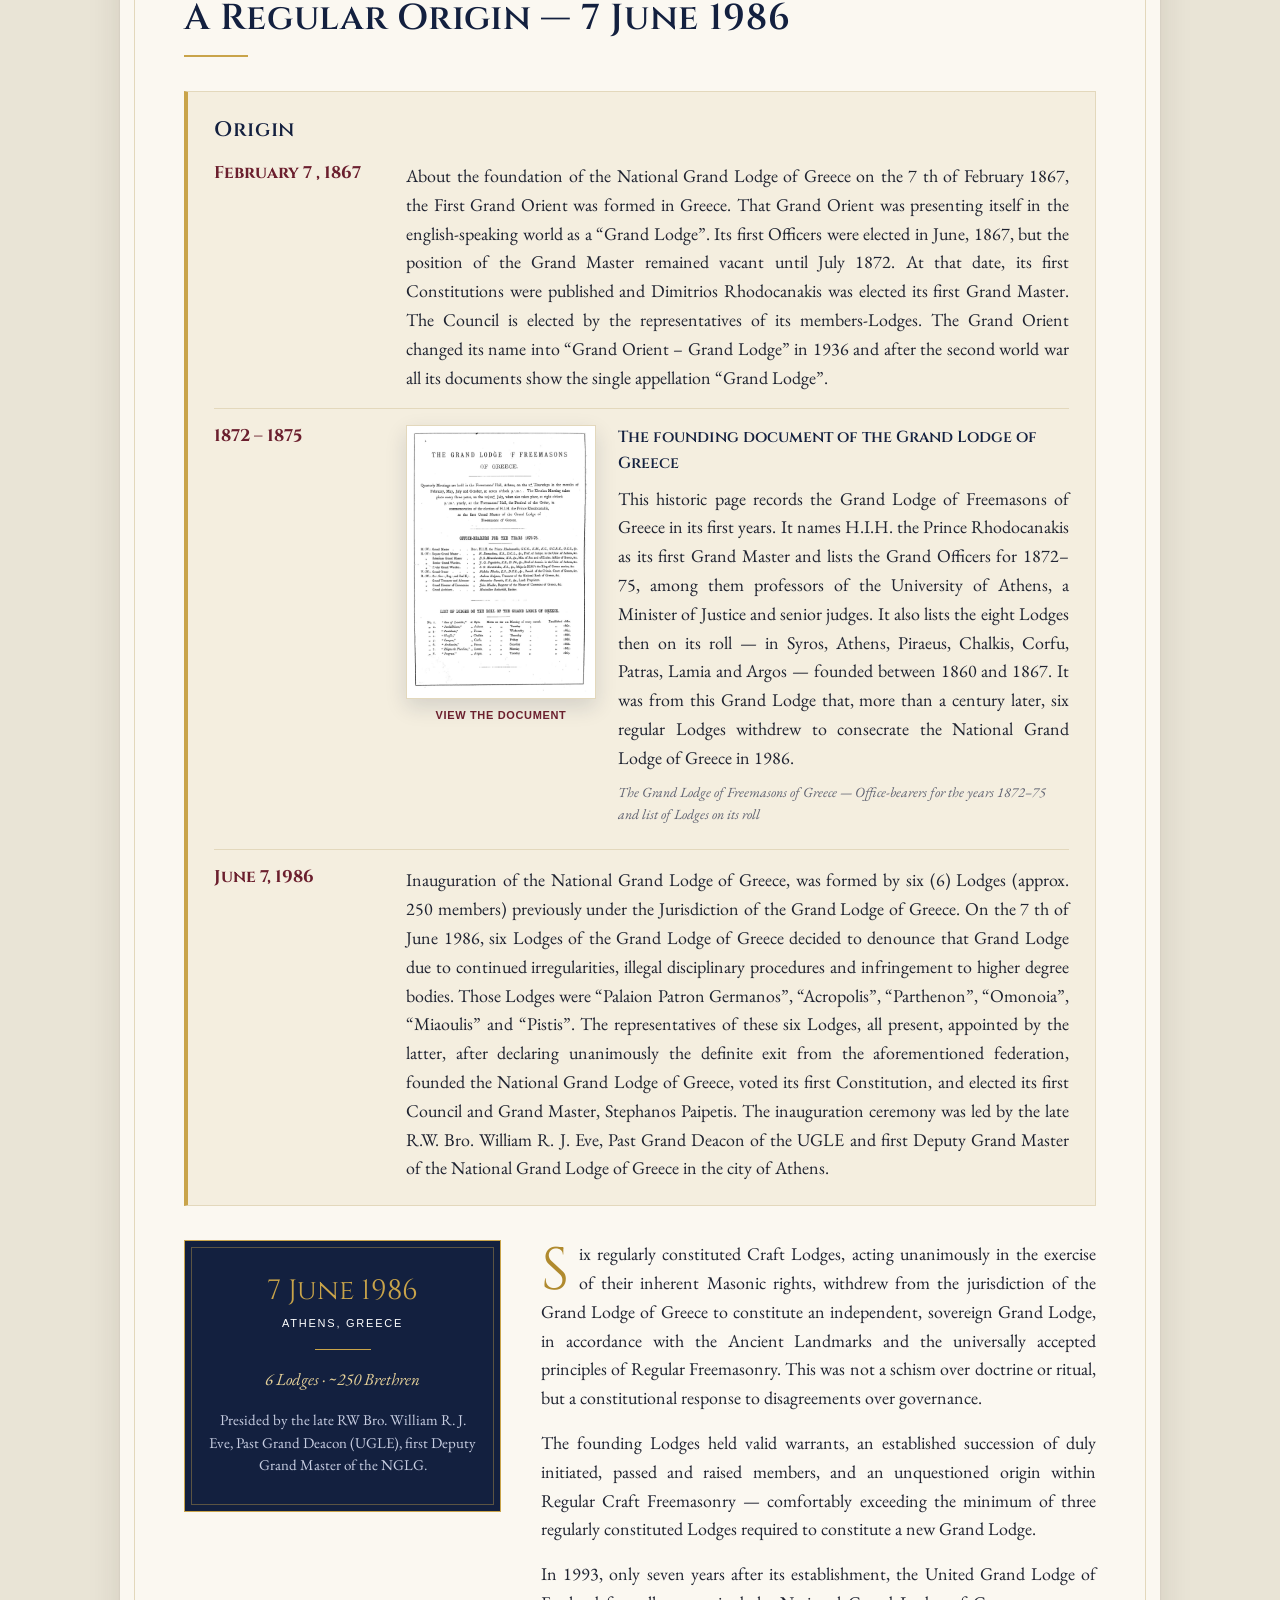
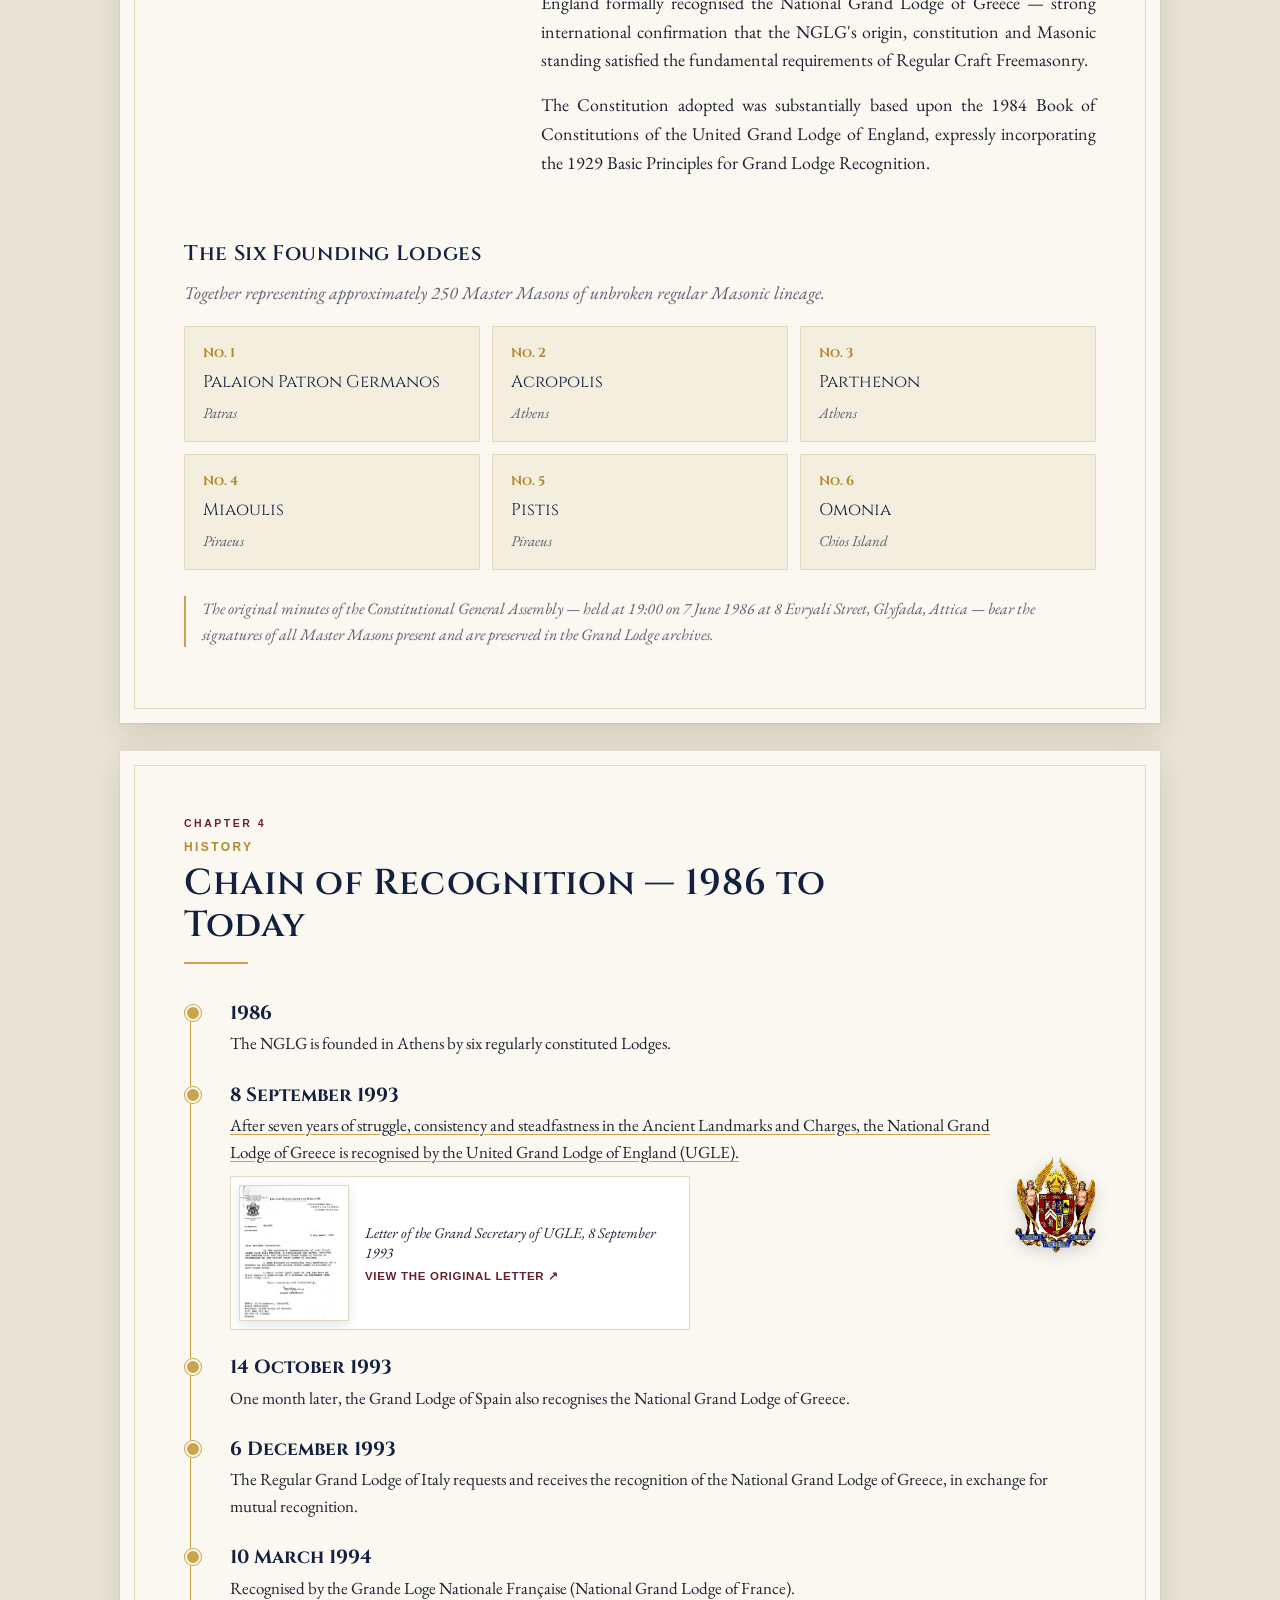
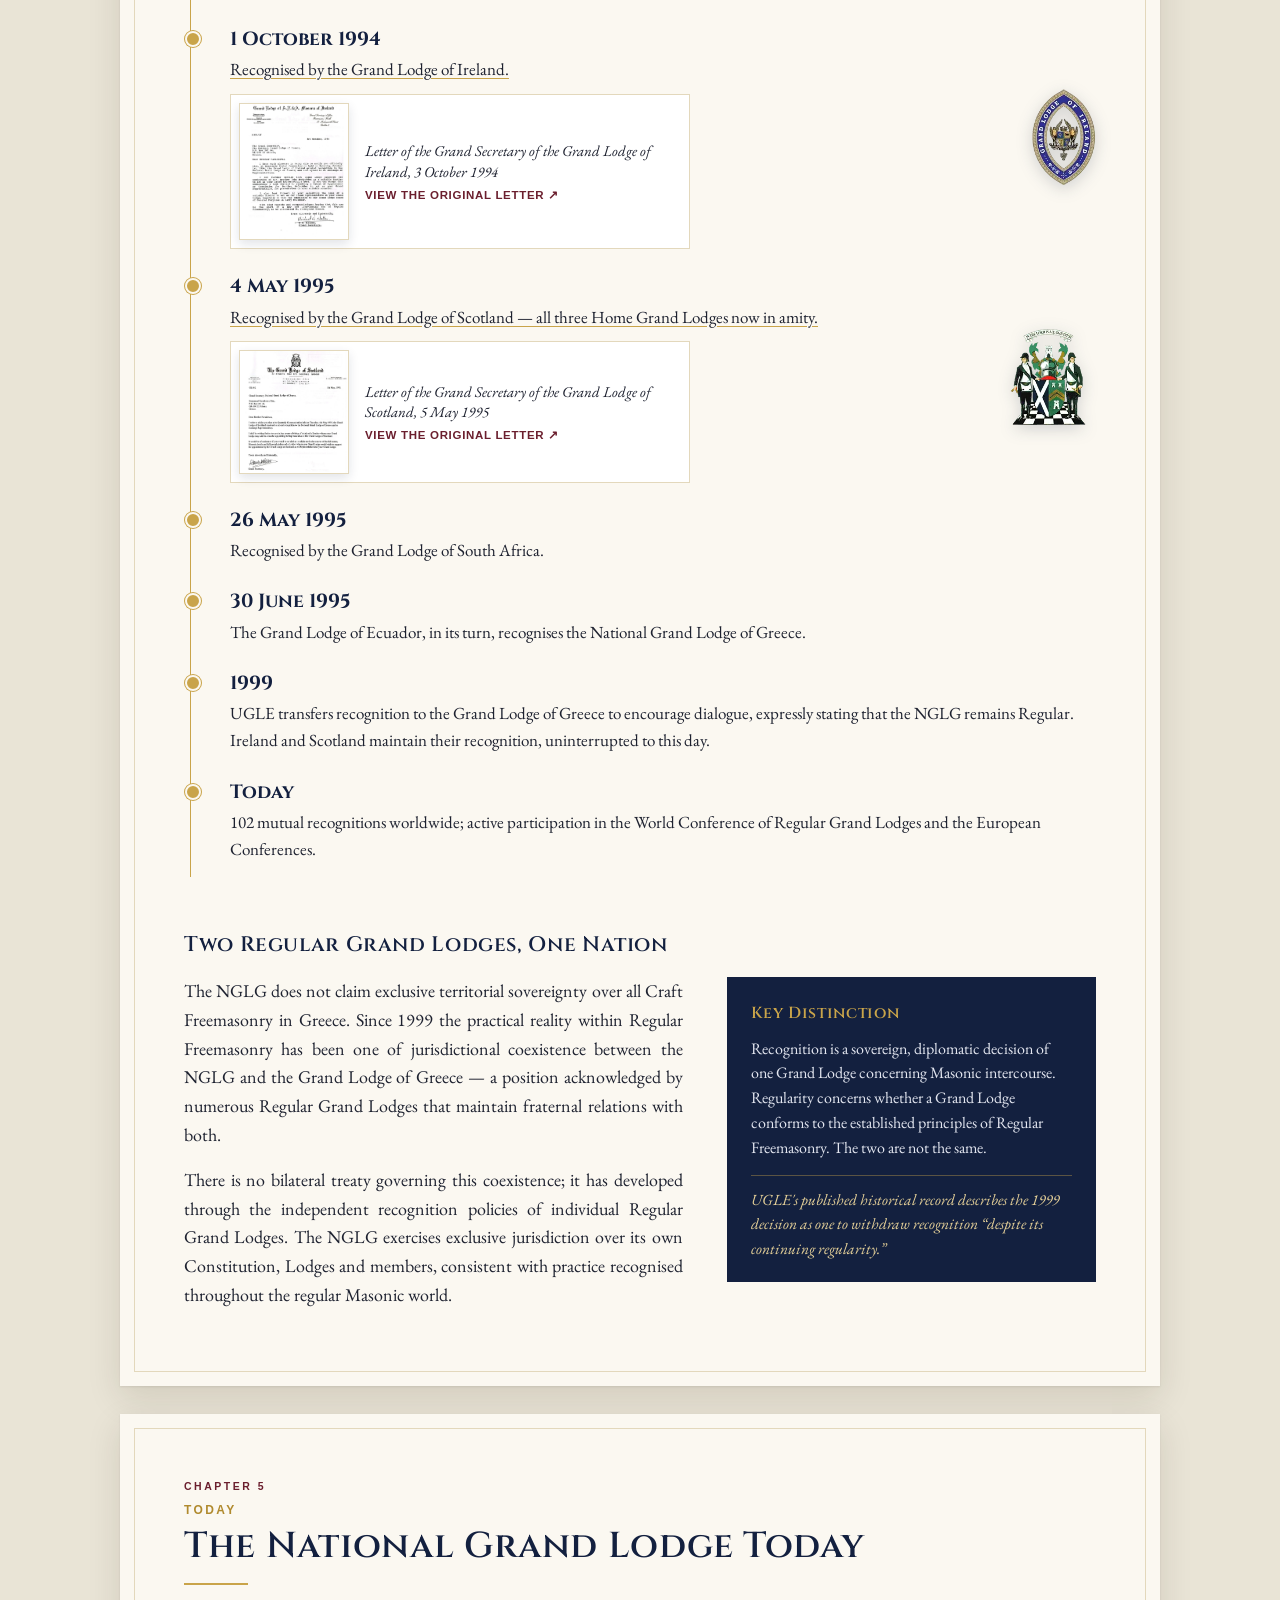
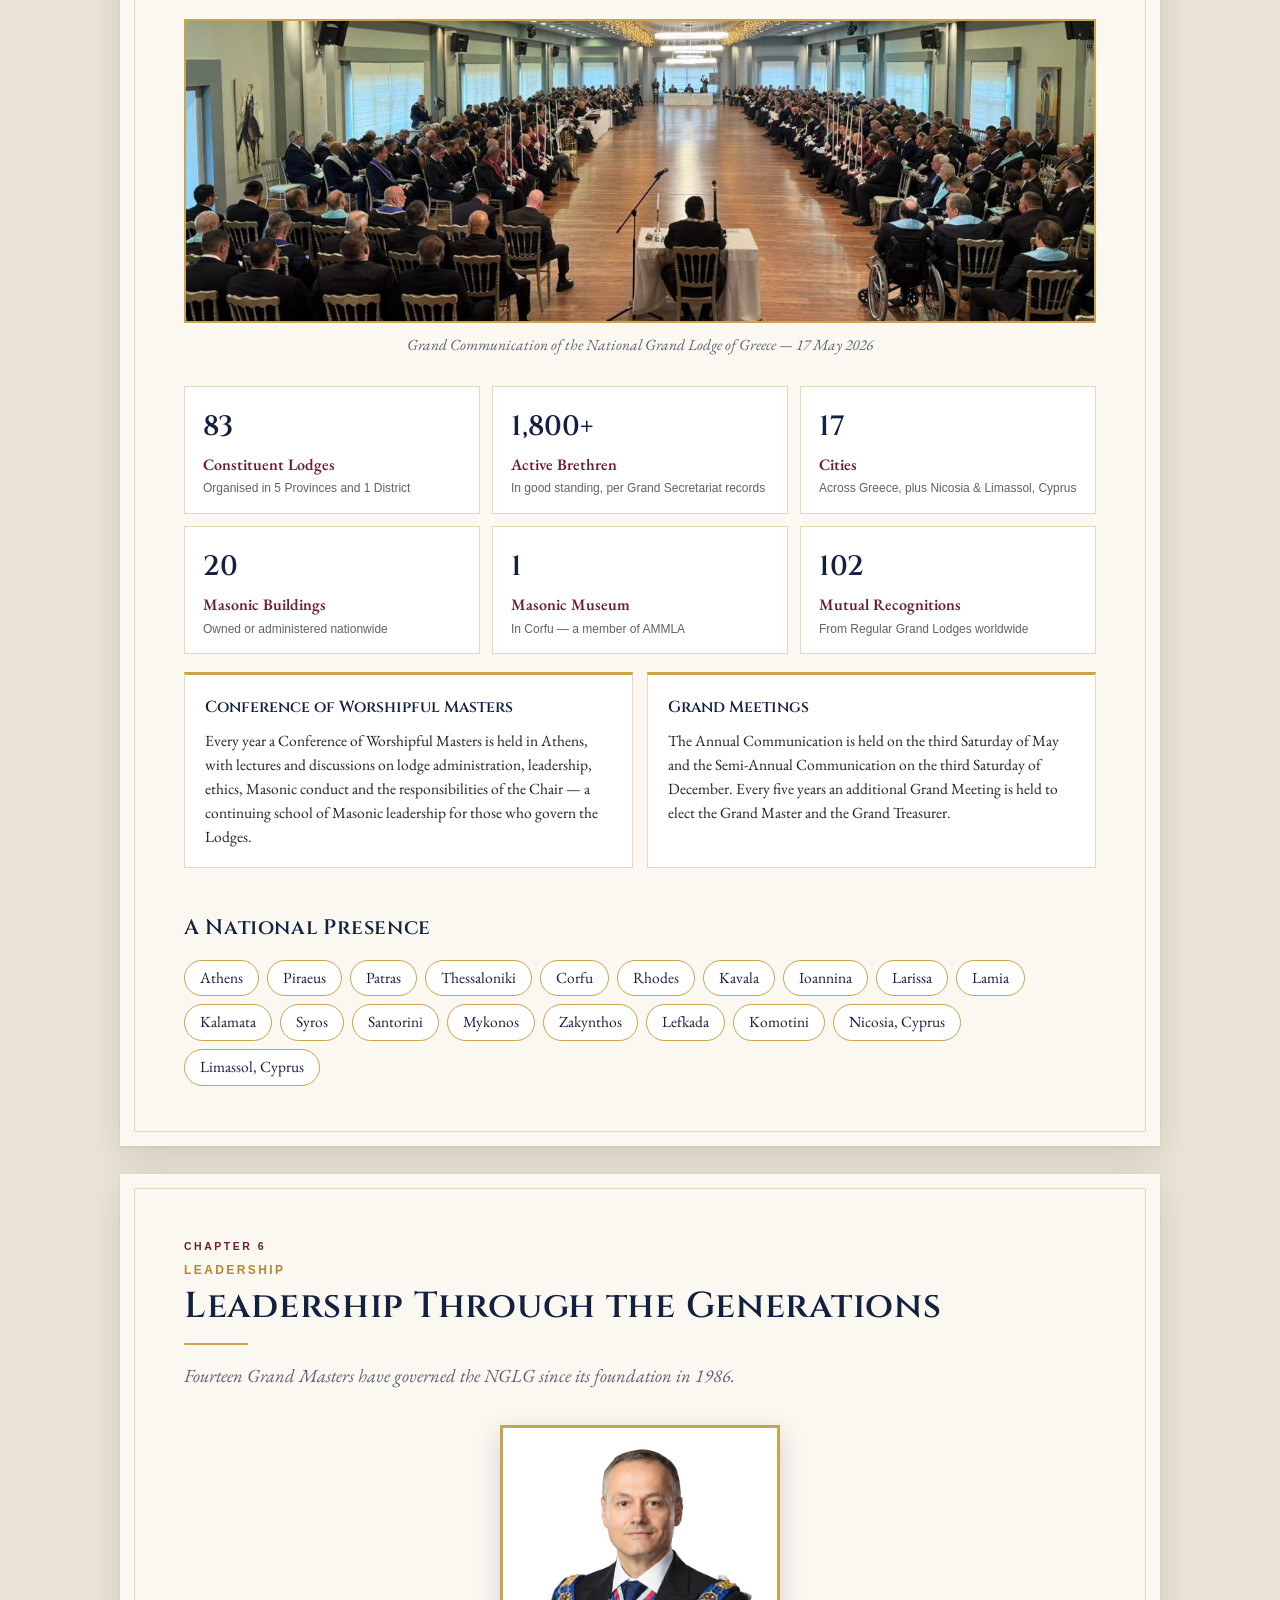
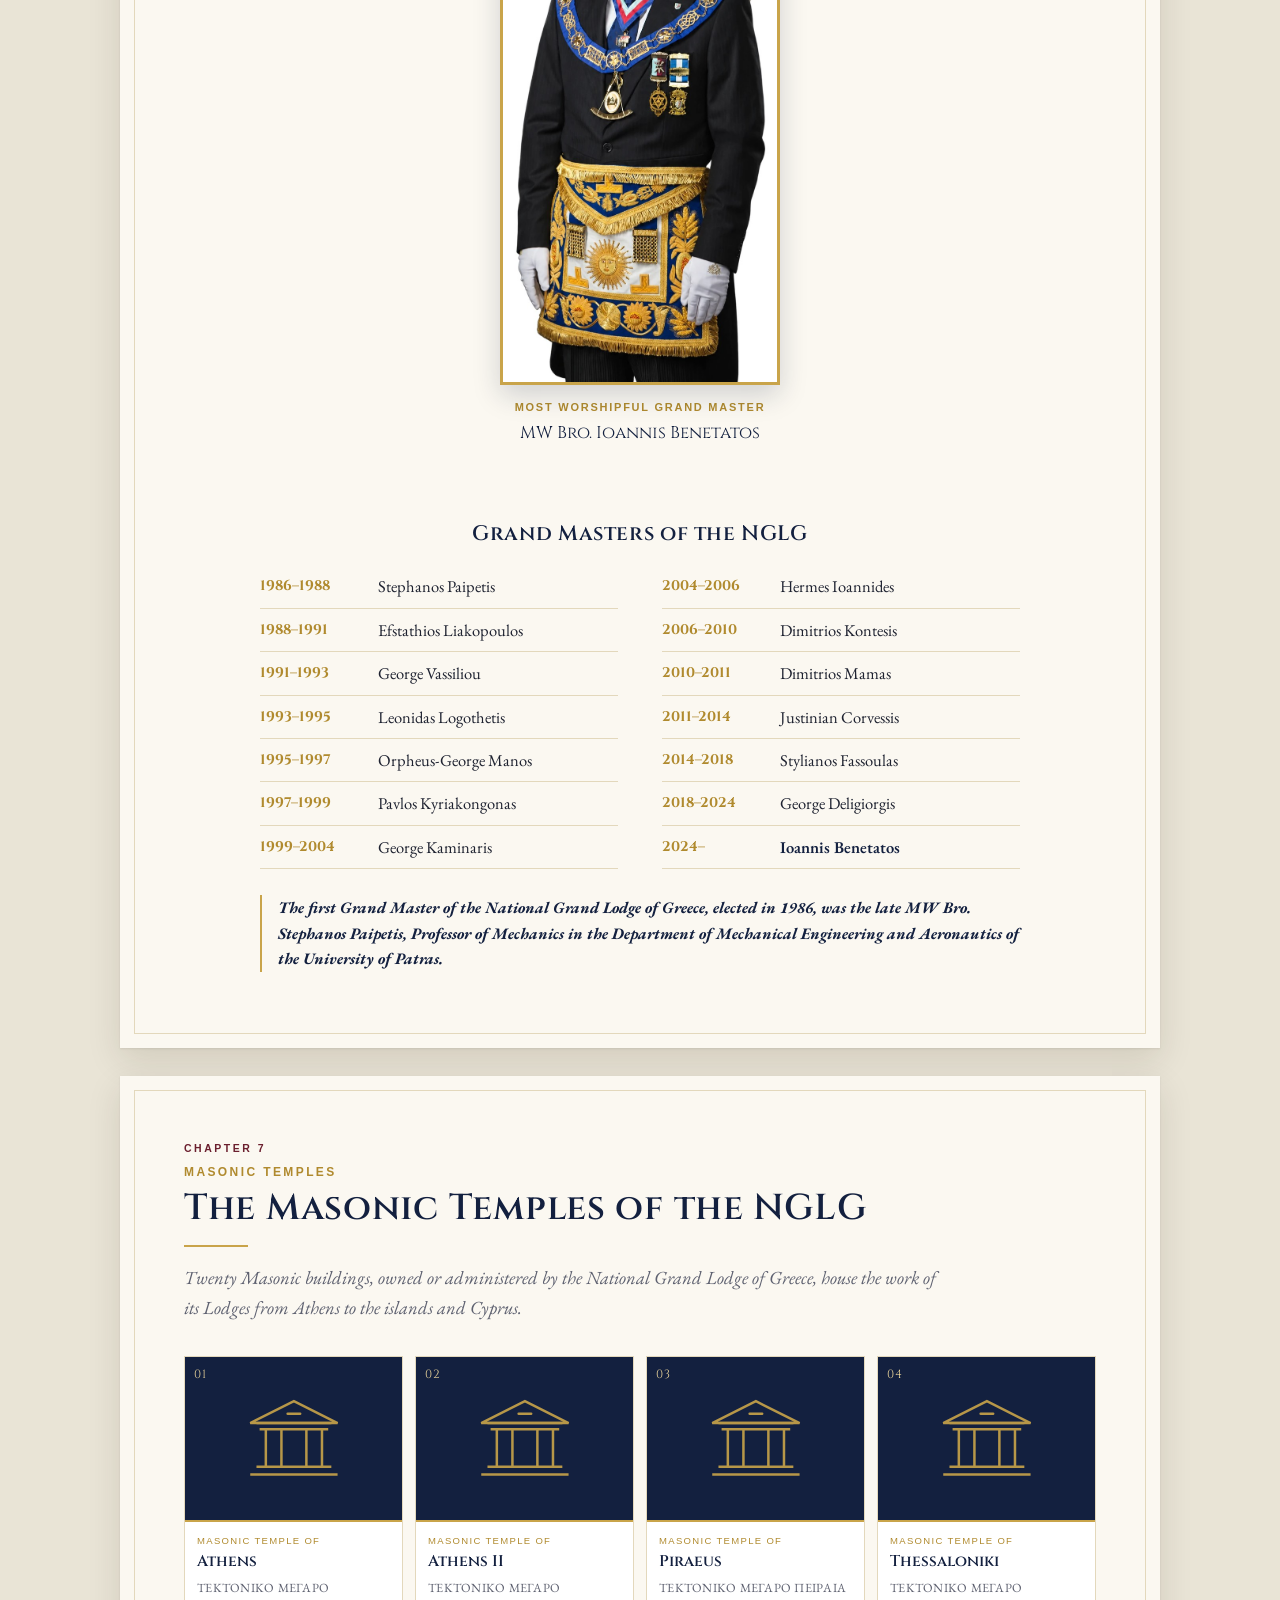
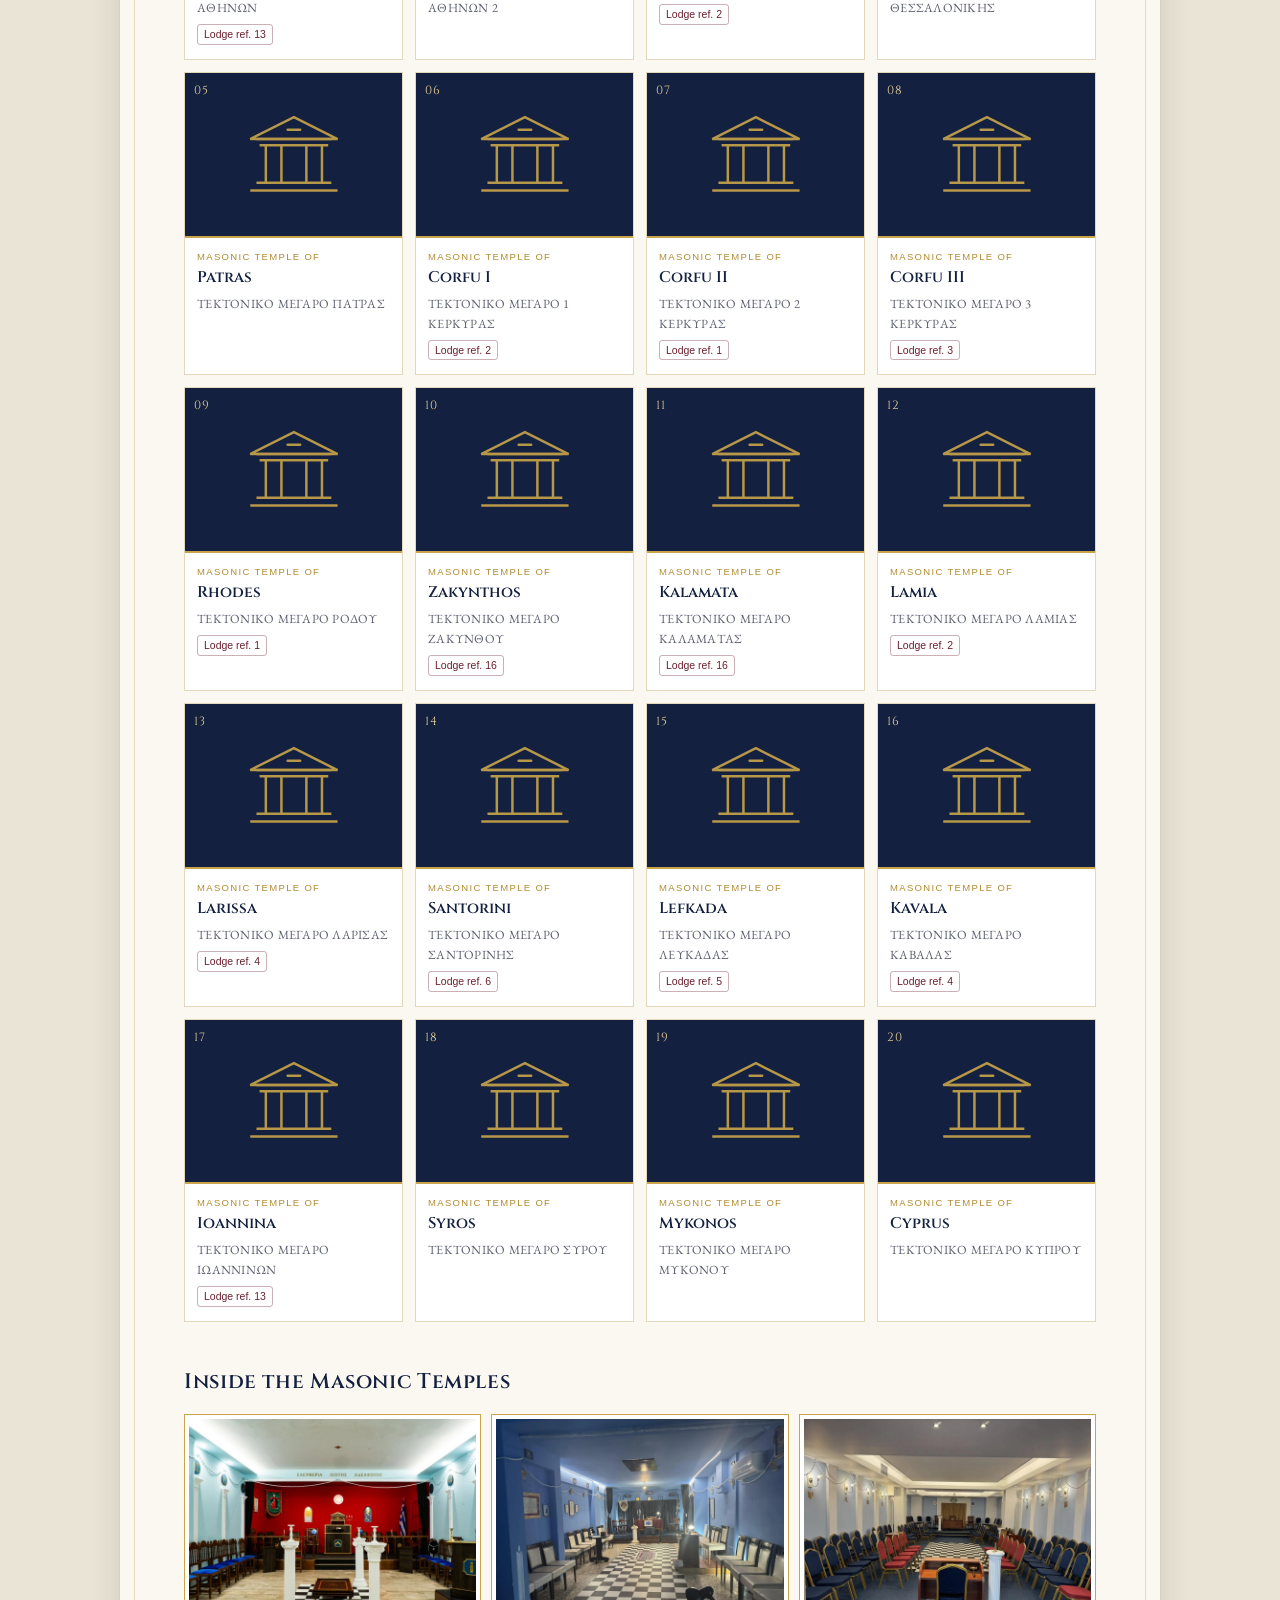
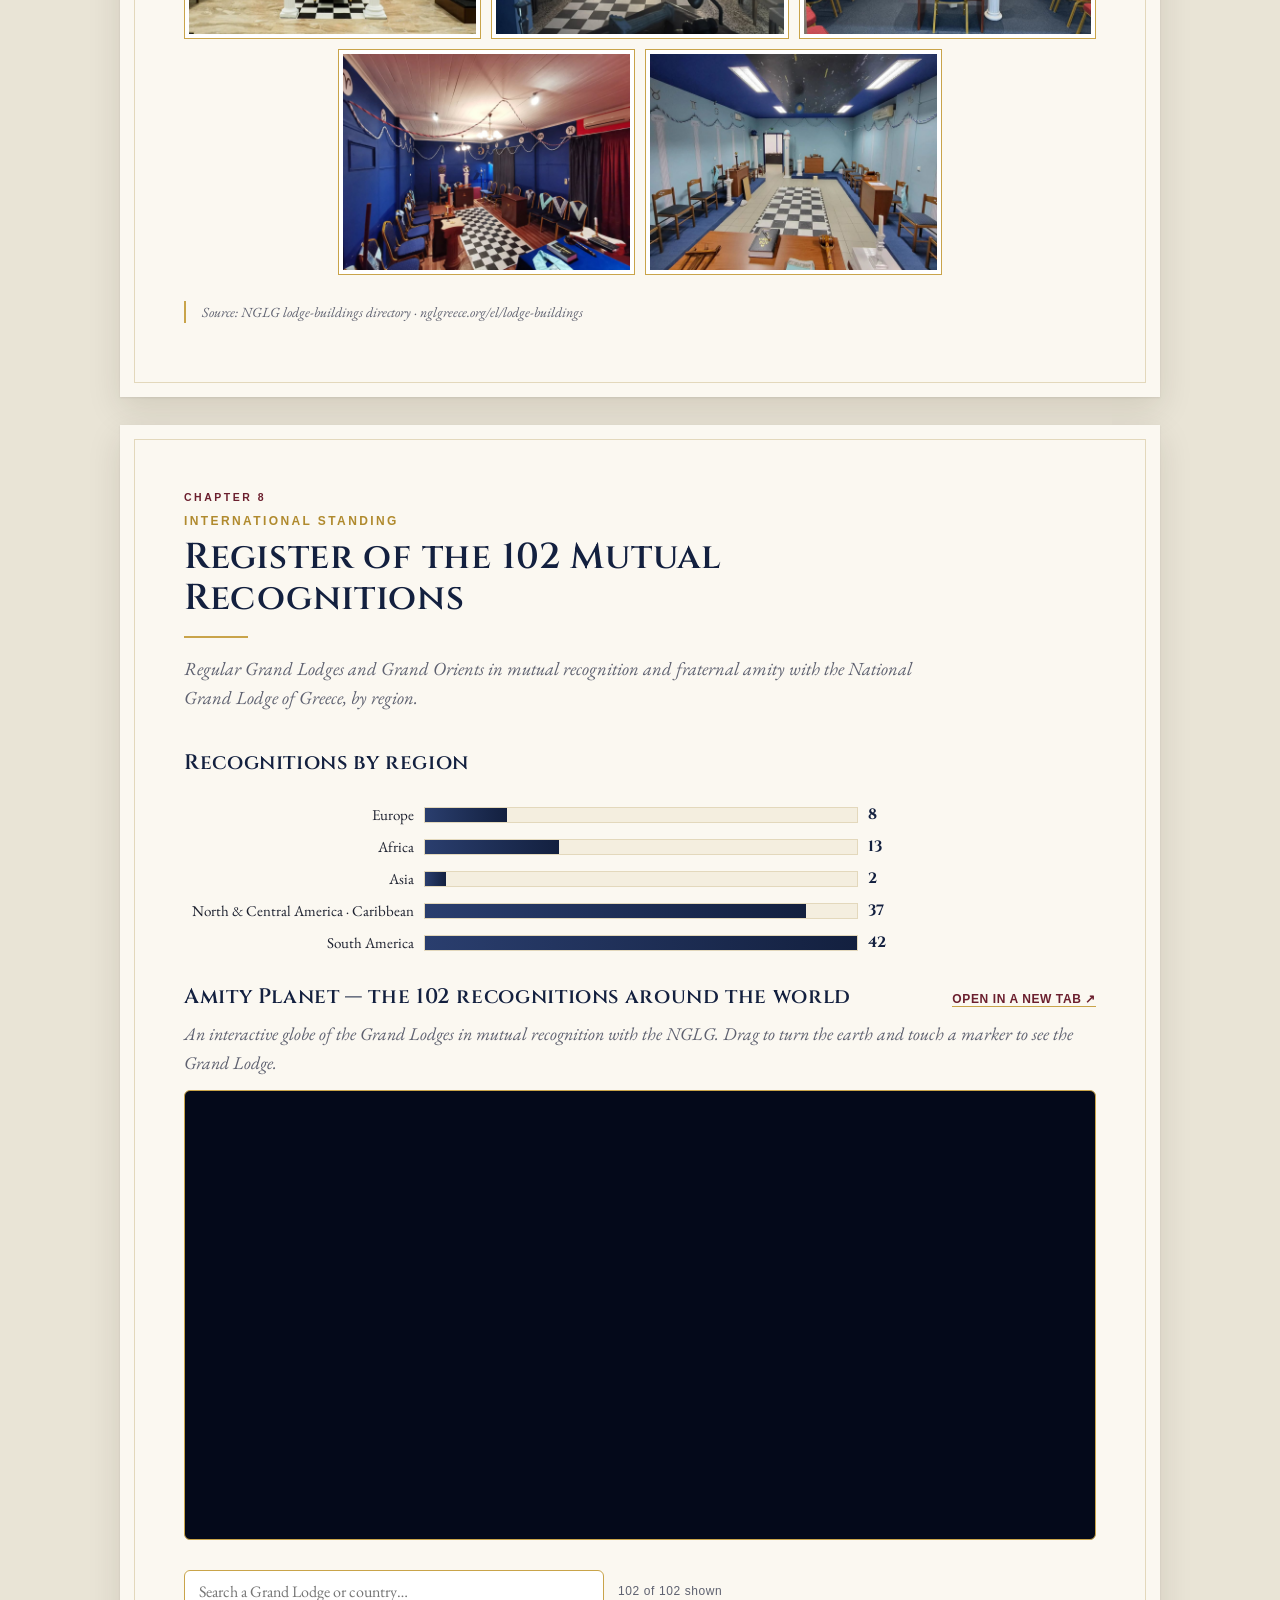
==== commit 84f4fb42: "Embed the Amity Planet globe, lock photo editing, gate the petition letter - Chapter VIII: embed ngl" ====
--- a/index.html
+++ b/index.html
@@ -26,6 +26,7 @@
         <button type="button" data-lang="es" title="Español"><svg viewBox="0 0 750 500" aria-hidden="true"><rect width="750" height="500" fill="#c60b1e"/><rect width="750" height="250" y="125" fill="#ffc400"/></svg><span>ES</span></button>
         <button type="button" data-lang="pt" title="Português (Brasil)"><svg viewBox="0 0 720 504" aria-hidden="true"><rect width="720" height="504" fill="#009c3b"/><path d="M360 42 678 252 360 462 42 252z" fill="#ffdf00"/><circle cx="360" cy="252" r="110" fill="#002776"/><path d="M252 230c70-14 160-4 218 36l-6 14c-56-38-142-48-210-34z" fill="#fff"/></svg><span>BR</span></button>
       </div>
+      <button type="button" class="btn-lock" id="btnLock"><svg viewBox="0 0 24 24" aria-hidden="true"><rect x="5" y="11" width="14" height="10" rx="2" fill="none" stroke="currentColor" stroke-width="1.8"/><path d="M8 11V7a4 4 0 0 1 8 0v4" fill="none" stroke="currentColor" stroke-width="1.8"/></svg></button>
       <a class="btn-print btn-letter" id="btnLetter" href="letter.html"><svg viewBox="0 0 24 24" aria-hidden="true"><path d="M3 6h18v12H3z M3 6l9 7 9-7" fill="none" stroke="currentColor" stroke-width="1.8" stroke-linejoin="round"/></svg><span data-t="petitionBtn"></span></a>
       <button type="button" class="btn-print" id="btnPrint"><svg viewBox="0 0 24 24" aria-hidden="true"><path d="M6 9V3h12v6M6 18H4a2 2 0 0 1-2-2v-5a2 2 0 0 1 2-2h16a2 2 0 0 1 2 2v5a2 2 0 0 1-2 2h-2M6 14h12v7H6z" fill="none" stroke="currentColor" stroke-width="1.8" stroke-linejoin="round"/></svg><span data-t="exportPdf"></span></button>
     </div>
@@ -103,7 +104,7 @@
         <div class="hist-date" data-t="histDocDate"></div>
         <div class="hist-doc-body">
           <a class="hist-doc-img" href="assets/documents/grand-lodge-of-greece-1872.jpg" target="_blank" rel="noopener">
-            <img src="assets/documents/grand-lodge-of-greece-1872.jpg" alt="" loading="lazy">
+            <img src="assets/documents/grand-lodge-of-greece-1872.jpg" alt="">
             <span data-t="histDocOpen"></span>
           </a>
           <div>
@@ -203,6 +204,14 @@
   <div class="wrap">
     <header class="ch-head"><span class="ch-num"></span><p class="eyebrow" data-t="regEyebrow"></p><h2 data-t="regTitle"></h2><p class="ch-lead" data-t="regLead"></p></header>
     <div class="region-chart" id="regionChart" aria-label="Recognitions by region"></div>
+    <div class="amity no-print">
+      <div class="amity-head">
+        <h3 class="sub-head" data-t="amityTitle"></h3>
+        <a class="amity-open" href="https://nglg-amity-planet.pages.dev" target="_blank" rel="noopener"><span data-t="amityOpen"></span> ↗</a>
+      </div>
+      <p class="amity-lead" data-t="amityLead"></p>
+      <iframe class="amity-frame" src="https://nglg-amity-planet.pages.dev" title="NGLG Amity Planet — mutual recognitions around the world" loading="eager" allow="fullscreen" referrerpolicy="no-referrer"></iframe>
+    </div>
     <div class="reg-tools no-print">
       <input type="search" id="regSearch" autocomplete="off">
       <span class="reg-count" id="regCount"></span>
@@ -212,6 +221,14 @@
       <thead><tr id="regHead"></tr></thead>
       <tbody id="regBody"></tbody>
     </table>
+    <div class="conf">
+      <h3 class="sub-head" data-t="confTitle"></h3>
+      <p class="conf-text" data-t="confText"></p>
+      <div class="conf-photos">
+        <figure><img src="assets/photos/egsc-london-2026.jpg" alt="Programme of the European Grand Secretaries Conference 2026, London"><figcaption data-t="confCap1"></figcaption></figure>
+        <figure><img src="assets/photos/egsc-edinburgh-2024.jpg" alt="RW. Bro Dimitrios Skiadopoulos speaking at the conference in Edinburgh, 2024"><figcaption data-t="confCap2"></figcaption></figure>
+      </div>
+    </div>
   </div>
 </section>
 
@@ -232,6 +249,10 @@
       <figure class="medal">
         <img src="assets/photos/grand-representative-jewel.jpg" alt="Jewel of the Grand Representatives and Honorary Members of the National Grand Lodge of Greece">
         <figcaption><strong data-t="jewelCap"></strong><span data-t="jewelDesc"></span></figcaption>
+      </figure>
+      <figure class="medal">
+        <img src="assets/photos/benevolent-fund-jewel.jpg" alt="Jewel of the Grand Master's Benevolent Fund, 1986–2026">
+        <figcaption><strong data-t="bfCap"></strong><span data-t="bfDesc"></span></figcaption>
       </figure>
     </div>
   </div>
@@ -301,6 +322,7 @@
 <script src="assets/data-recognitions.js"></script>
 <script src="assets/data-nglg.js"></script>
 <script src="assets/i18n.js"></script>
+<script src="assets/gate.js"></script>
 <script src="assets/app.js"></script>
 </body>
 </html>
--- a/assets/style.css
+++ b/assets/style.css
@@ -38,6 +38,17 @@
 .btn-print{display:flex;align-items:center;gap:7px;background:var(--gold-2);color:var(--navy);border:0;border-radius:6px;padding:8px 14px;font:700 12px var(--sans);letter-spacing:.06em;text-transform:uppercase;cursor:pointer}
 .btn-print svg{width:16px;height:16px}
 .btn-print:hover{background:var(--gold-lt)}
+.btn-lock{display:flex;align-items:center;justify-content:center;width:36px;height:34px;border-radius:6px;border:1px solid rgba(201,164,74,.5);background:transparent;color:#C9CEE0;cursor:pointer}
+.btn-lock svg{width:16px;height:16px}
+.btn-lock:hover{background:rgba(255,255,255,.08)}
+body.unlocked .btn-lock{background:var(--gold-2);color:var(--navy);border-color:var(--gold-2)}
+body:not(.unlocked) .photo-actions,body:not(.unlocked) .photo-empty button{display:none!important}
+.amity{margin:6px 0 30px}
+.amity-head{display:flex;align-items:baseline;justify-content:space-between;gap:14px;flex-wrap:wrap}
+.amity-head .sub-head{margin:0}
+.amity-open{font:700 12px var(--sans);letter-spacing:.05em;text-transform:uppercase;color:var(--burgundy);text-decoration:none;border-bottom:1px solid var(--gold-2)}
+.amity-lead{margin:6px 0 12px;color:var(--muted);font-style:italic}
+.amity-frame{display:block;width:100%;height:50vh;min-height:360px;border:1px solid var(--gold-2);border-radius:6px;background:#04091a}
 .btn-letter{text-decoration:none;background:transparent;color:var(--gold-lt);border:1px solid var(--gold-2)}
 .btn-letter:hover{background:rgba(201,164,74,.18)}
 
@@ -251,11 +262,18 @@
 .register .home{display:inline-block;margin-left:8px;font-family:var(--sans);font-size:9.5px;letter-spacing:.1em;text-transform:uppercase;color:#fff;background:var(--burgundy);padding:1px 6px;border-radius:3px;vertical-align:2px}
 .register .empty td{text-align:center;color:var(--muted);font-style:italic;padding:20px}
 
+.conf{margin-top:36px}
+.conf-text{margin:0 0 18px;text-align:justify}
+.conf-photos{display:grid;grid-template-columns:1fr 2.06fr;gap:16px;align-items:start}
+.conf-photos figure{margin:0}
+.conf-photos img{width:100%;border:1px solid var(--line);box-shadow:0 8px 20px rgba(19,32,63,.14)}
+.conf-photos figcaption{font-style:italic;color:var(--muted);font-size:14px;margin-top:6px;line-height:1.4}
+
 /* ---------- governance / conclusion ---------- */
 .bodies{margin:0;padding:0;list-style:none;columns:2;column-gap:40px;counter-reset:b}
 .bodies li{break-inside:avoid;counter-increment:b;display:grid;grid-template-columns:40px 1fr;padding:8px 0;border-bottom:1px solid var(--line);font-size:16px}
 .bodies li::before{content:counter(b,upper-roman);font-family:var(--display);color:var(--burgundy);font-weight:700;font-size:14px;padding-top:1px}
-.medals{display:grid;grid-template-columns:1fr 1fr;gap:36px;align-items:start;max-width:820px;margin:0 auto}
+.medals{display:grid;grid-template-columns:repeat(3,1fr);gap:30px;align-items:start;max-width:960px;margin:0 auto}
 .medal{margin:0 auto;max-width:360px;text-align:center}
 .medal img{aspect-ratio:4/5;object-fit:contain}
 .medal img{width:100%;background:#fff;border:1px solid var(--line);padding:14px;box-shadow:0 10px 26px rgba(19,32,63,.14)}
@@ -285,7 +303,8 @@
 .gm-first{max-width:760px;margin-left:auto;margin-right:auto;font-weight:700;font-size:12pt;color:var(--navy)}
 
 /* ---------- attestation ---------- */
-.att-body{text-align:center;max-width:820px;margin:0 auto}
+.att-body{text-align:center;max-width:820px;margin:0 auto;position:relative;isolation:isolate}
+.att-body::before{content:"";position:absolute;left:50%;top:-20px;width:min(100%,680px);aspect-ratio:1008/1064;transform:translateX(-50%);background:url("photos/marble-relief.jpg") center/contain no-repeat;opacity:.28;z-index:-1;pointer-events:none;-webkit-mask-image:radial-gradient(closest-side,#000 70%,transparent 100%);mask-image:radial-gradient(closest-side,#000 70%,transparent 100%)}
 .att-crest{width:120px;margin:0 auto 22px;border-radius:10px;border:2px solid var(--gold-2)}
 .att-text{font-size:19px;font-style:italic;line-height:1.6;margin:0 0 34px}
 .signature{display:inline-flex;flex-direction:column;align-items:center;min-width:360px;margin-bottom:12px}
@@ -340,6 +359,7 @@
   .hist-doc-img{max-width:240px;margin:0 auto}
   .facts-cols{grid-template-columns:1fr}
   .medals{grid-template-columns:1fr;gap:28px}
+  .conf-photos{grid-template-columns:1fr}
   .history{padding:18px 16px 4px}
   .rc-row{grid-template-columns:120px 1fr 30px;font-size:13px}
   .timeline .tl-emblem{height:64px;max-width:64px}
@@ -390,8 +410,11 @@
   #origin .sub-lead{margin:0 0 2.5mm}
   #origin .note{margin-top:3mm}
   .facts{margin-top:3mm}
-  .medals{gap:6mm;max-width:none;break-inside:avoid}
-  .medal{max-width:none;display:grid;grid-template-columns:30mm 1fr;gap:4mm;align-items:center;text-align:left;break-inside:avoid}
+  .medals{gap:5mm;max-width:none;break-inside:avoid;grid-template-columns:repeat(3,1fr)}
+  .medal{max-width:none;display:grid;grid-template-columns:20mm 1fr;gap:3mm;align-items:center;text-align:left;break-inside:avoid}
+  .medal img{height:30mm;width:100%;aspect-ratio:auto}
+  .medal strong{font-size:9pt!important;line-height:1.25}
+  .medal span{font-size:8pt!important;line-height:1.3}
   .medal figcaption{margin-top:0}
   #governance .sub-head.center{margin:5mm 0 3mm}
   .medal img{padding:2mm;box-shadow:none}
@@ -475,6 +498,12 @@
   .register{font-size:9.5pt}
   .register td{padding:.9mm 2.5mm}
   .register td.gl{font-size:14pt;line-height:1.18}
+  .conf{margin-top:7mm}
+  .conf-photos figure{break-inside:avoid}
+  .conf-text{font-size:10.5pt;margin-bottom:4mm}
+  .conf-photos{gap:4mm;grid-template-columns:46mm 92mm;justify-content:center}
+  .conf-photos img{box-shadow:none}
+  .conf-photos figcaption{font-size:8.5pt}
   .register td.no,.register td.ct{padding-top:1.8mm}
   .register thead{display:table-header-group}
   .register tr{break-inside:avoid}
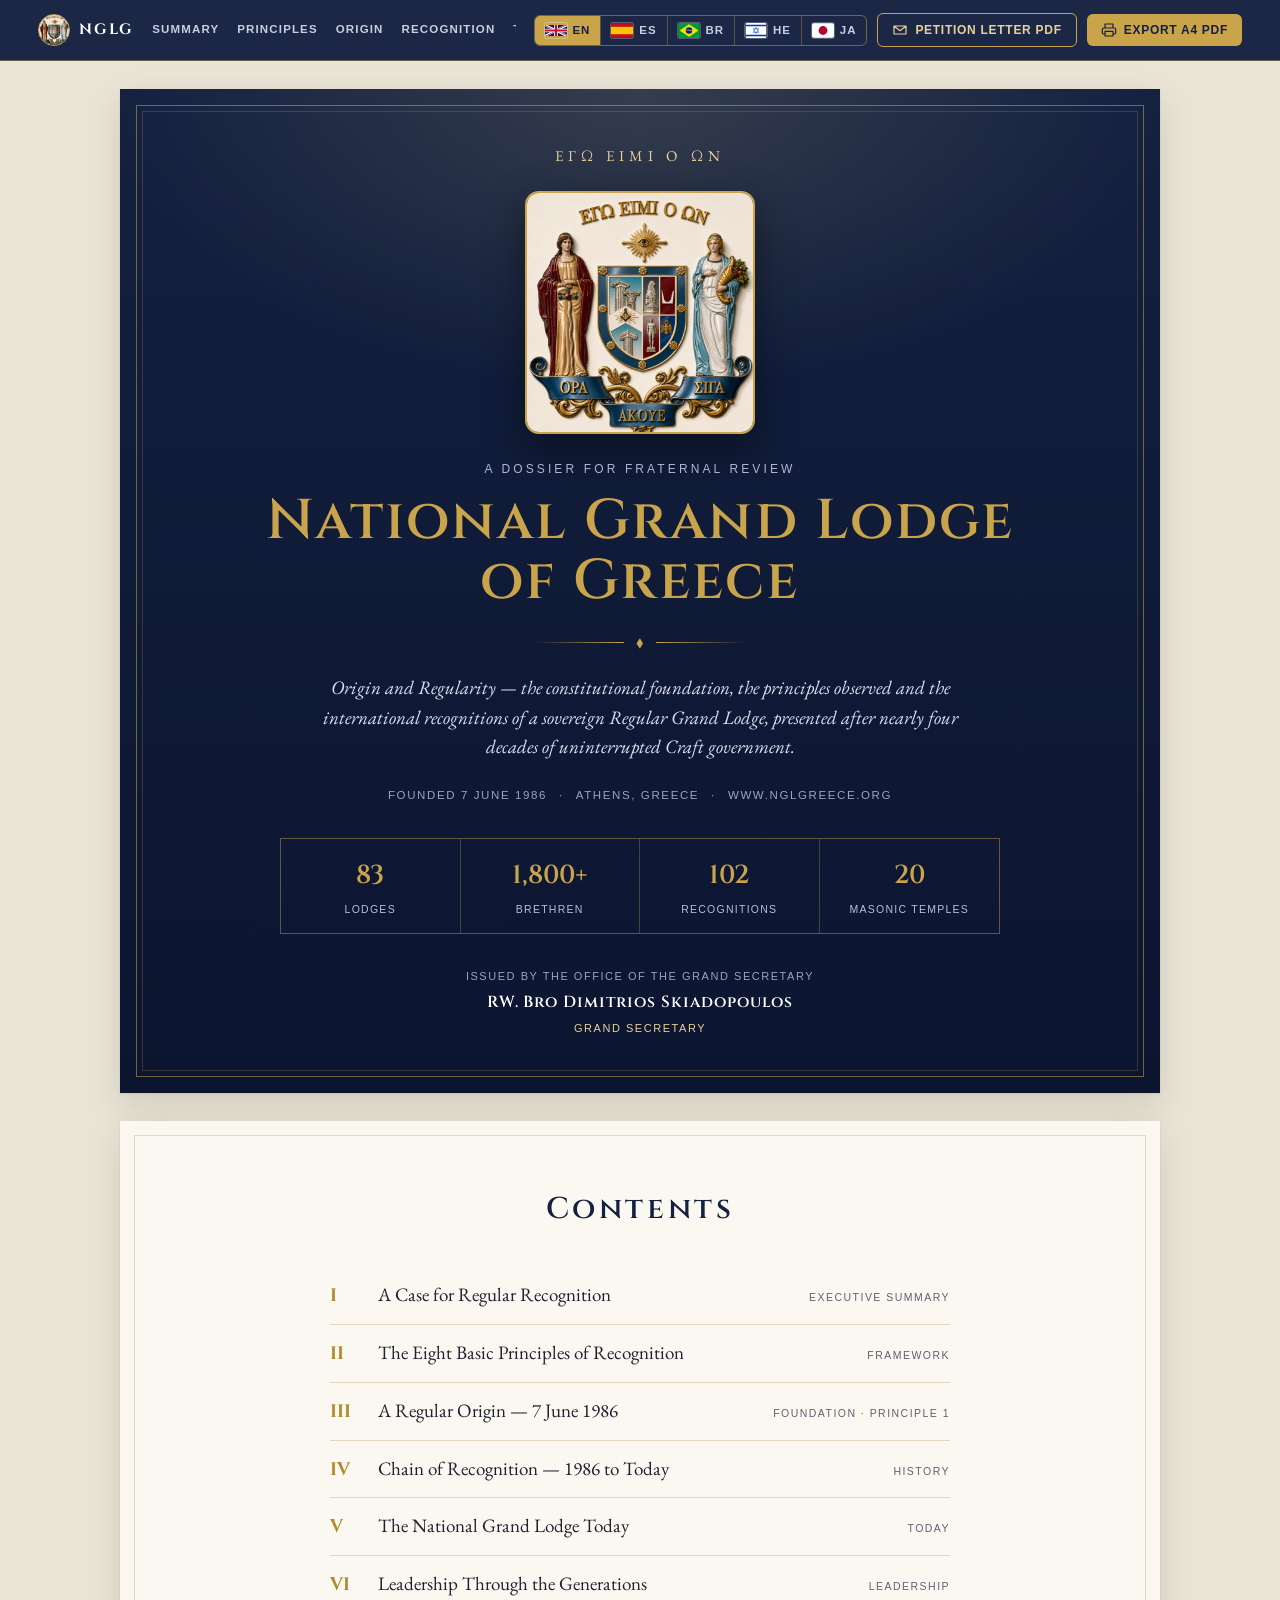
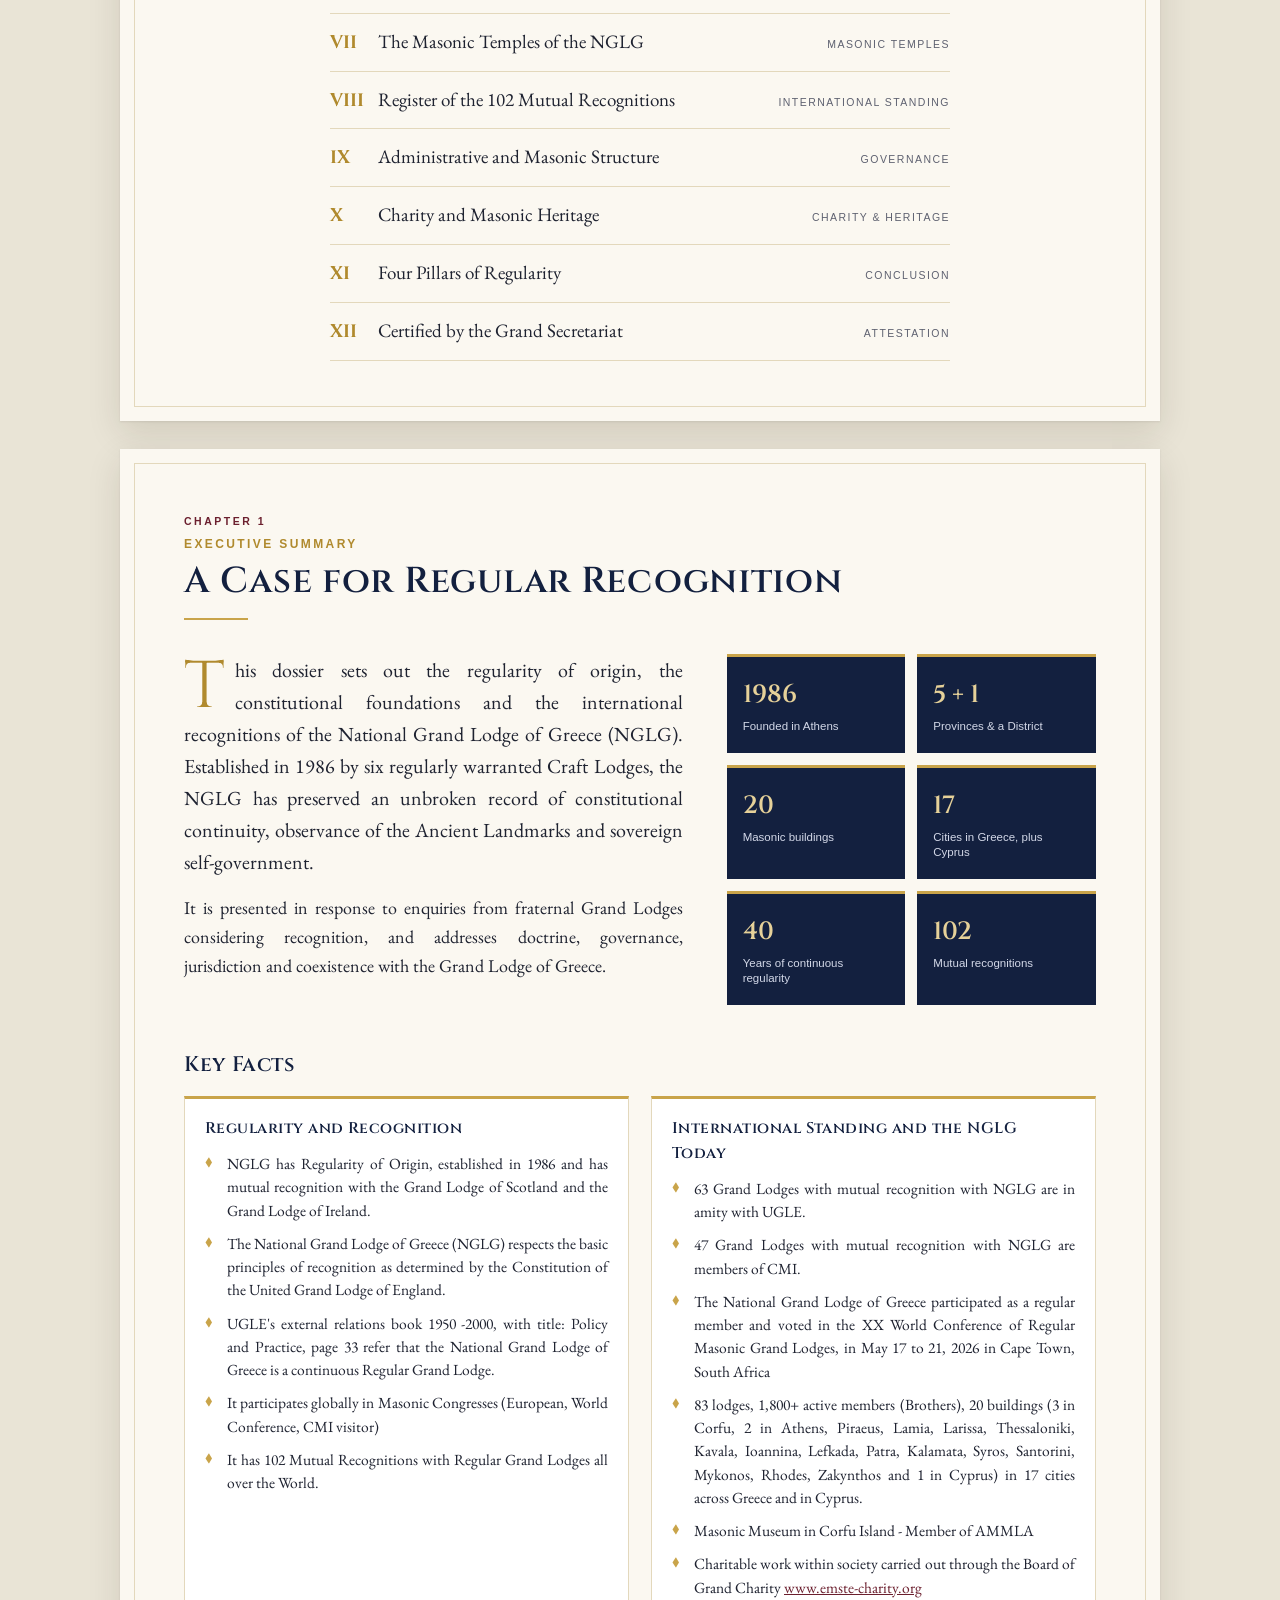
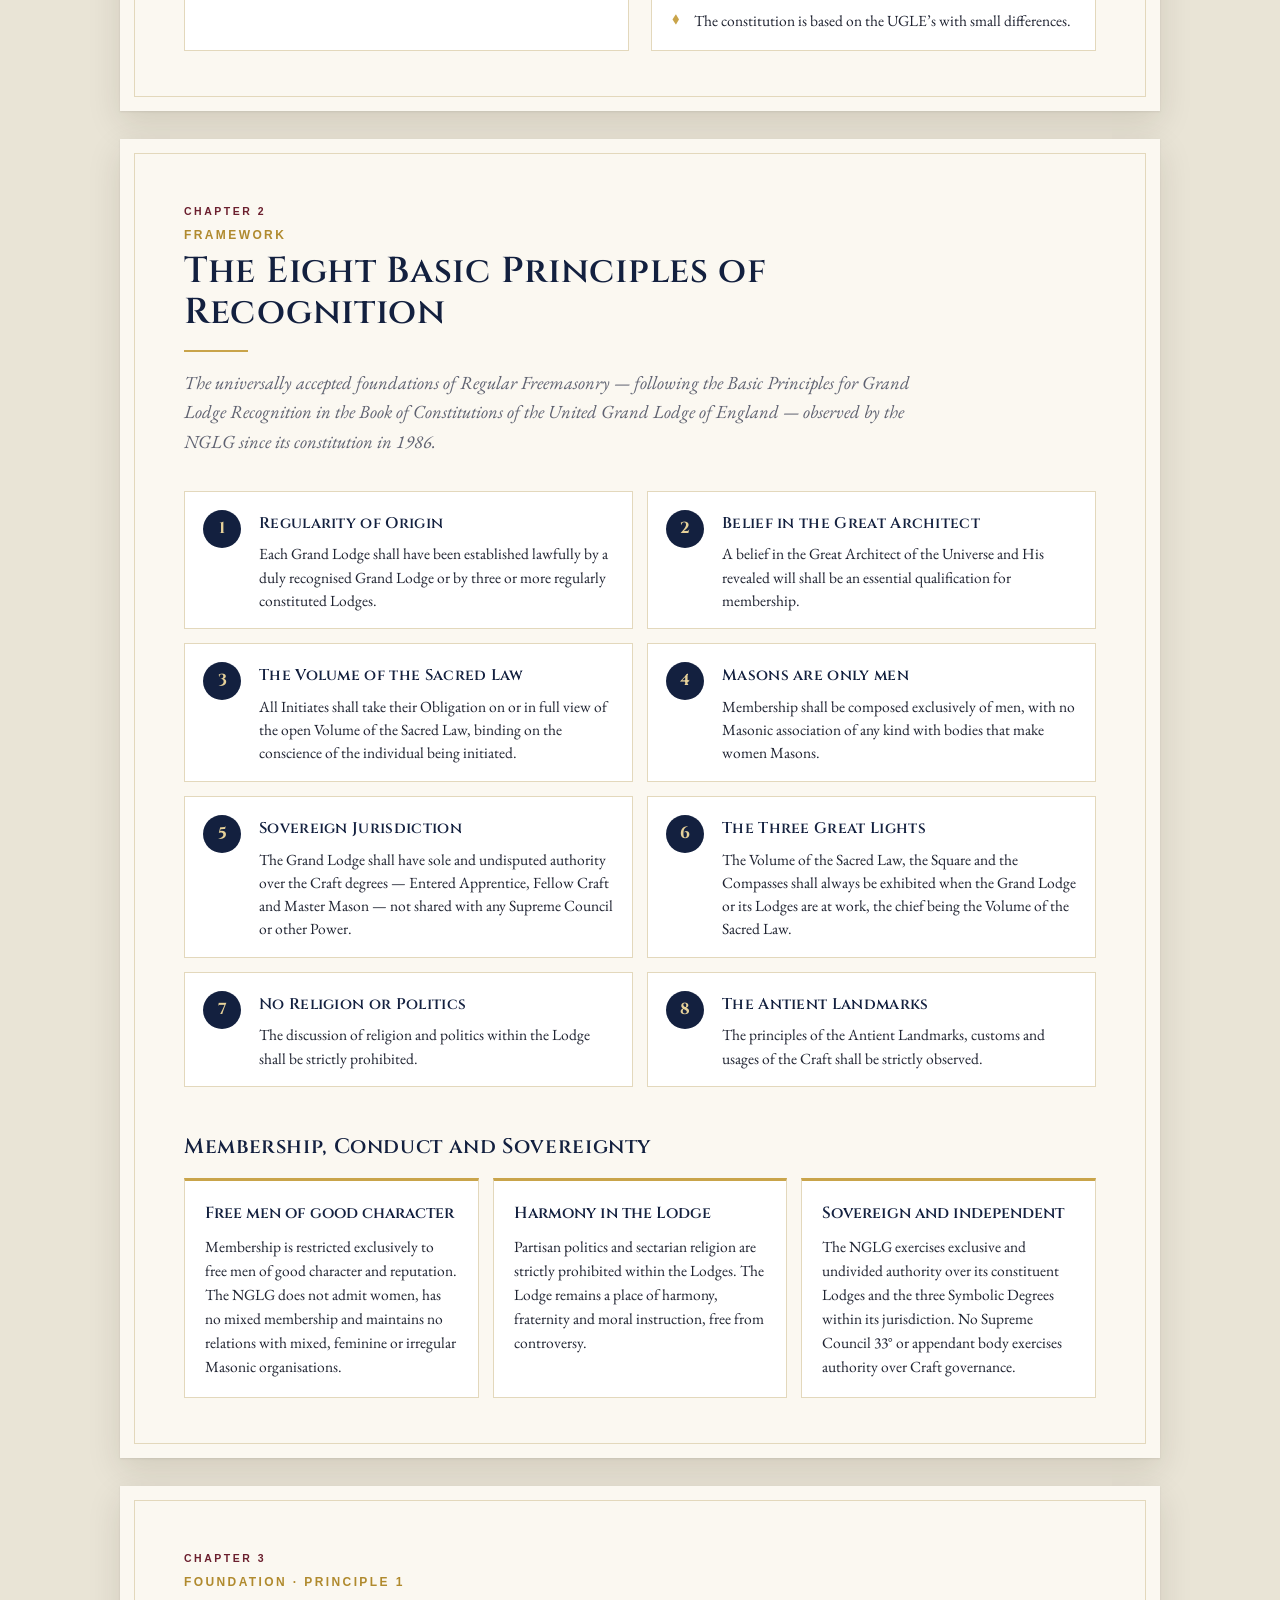
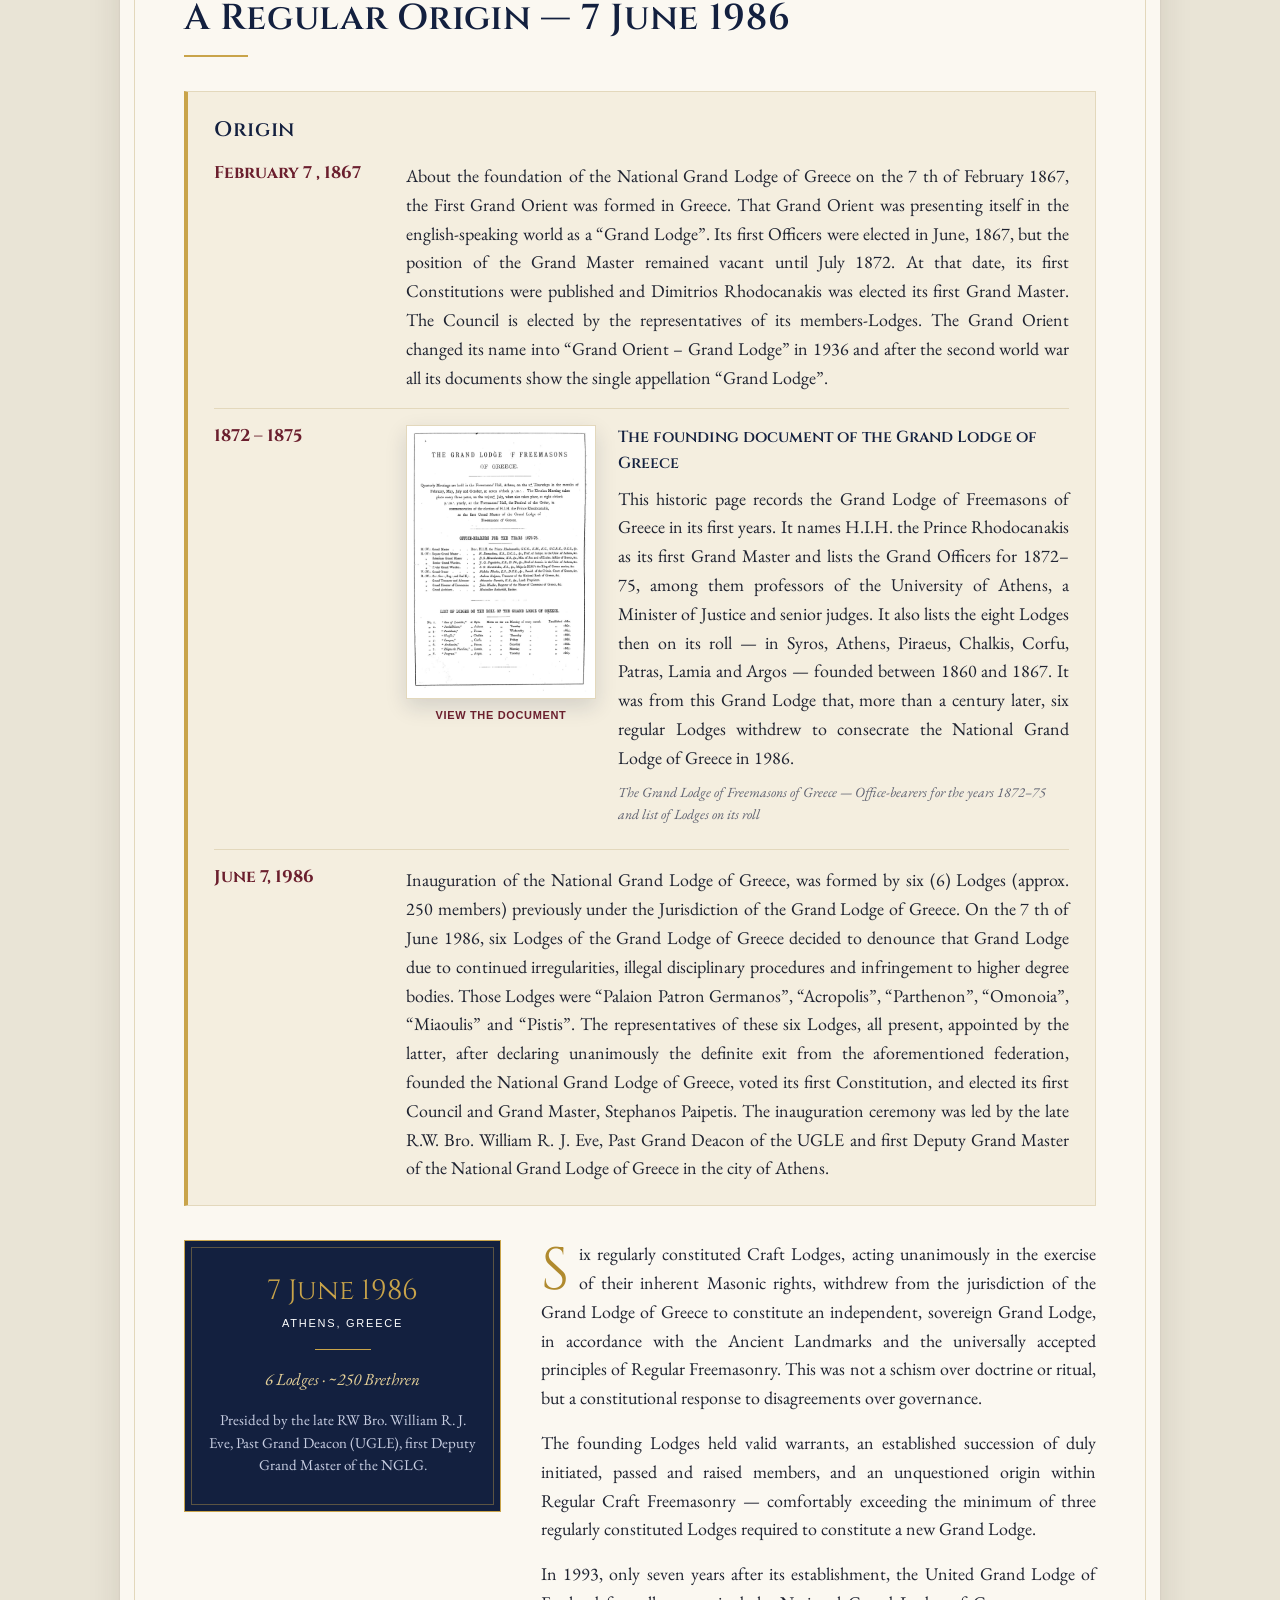
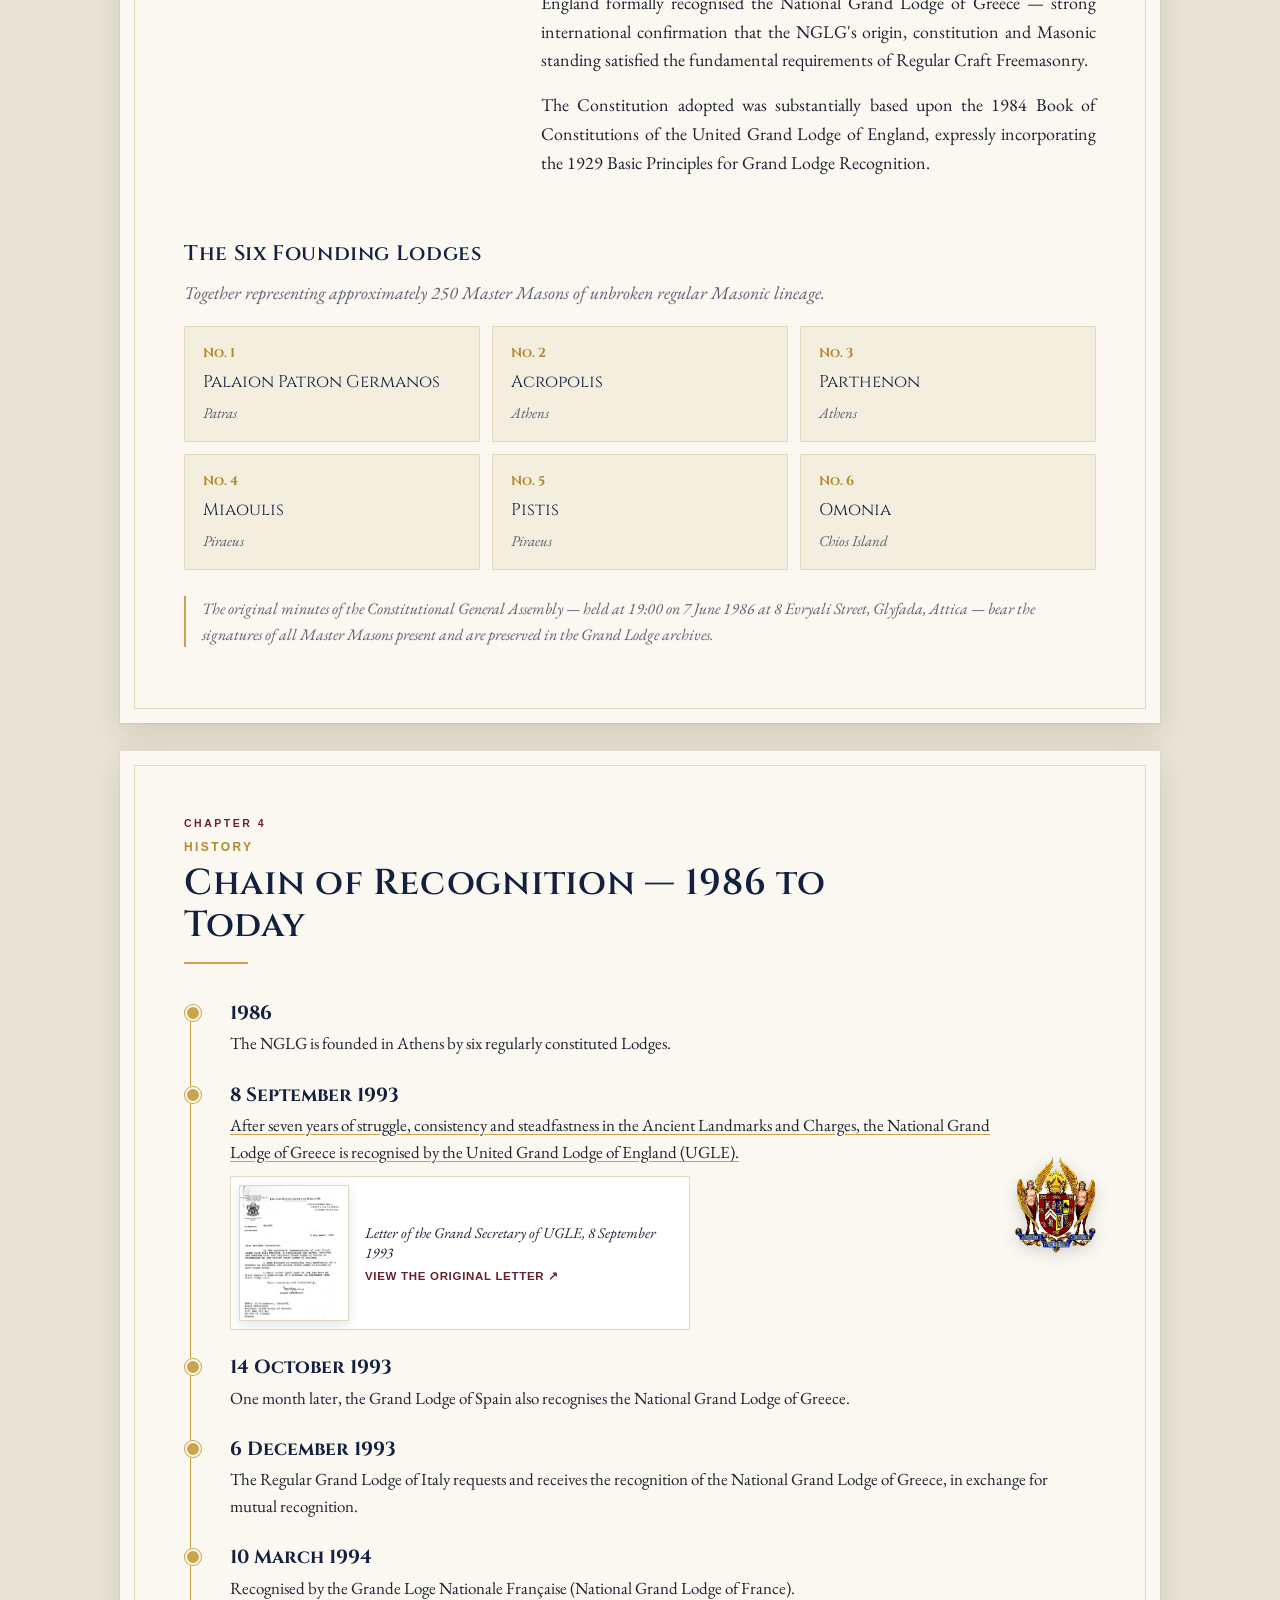
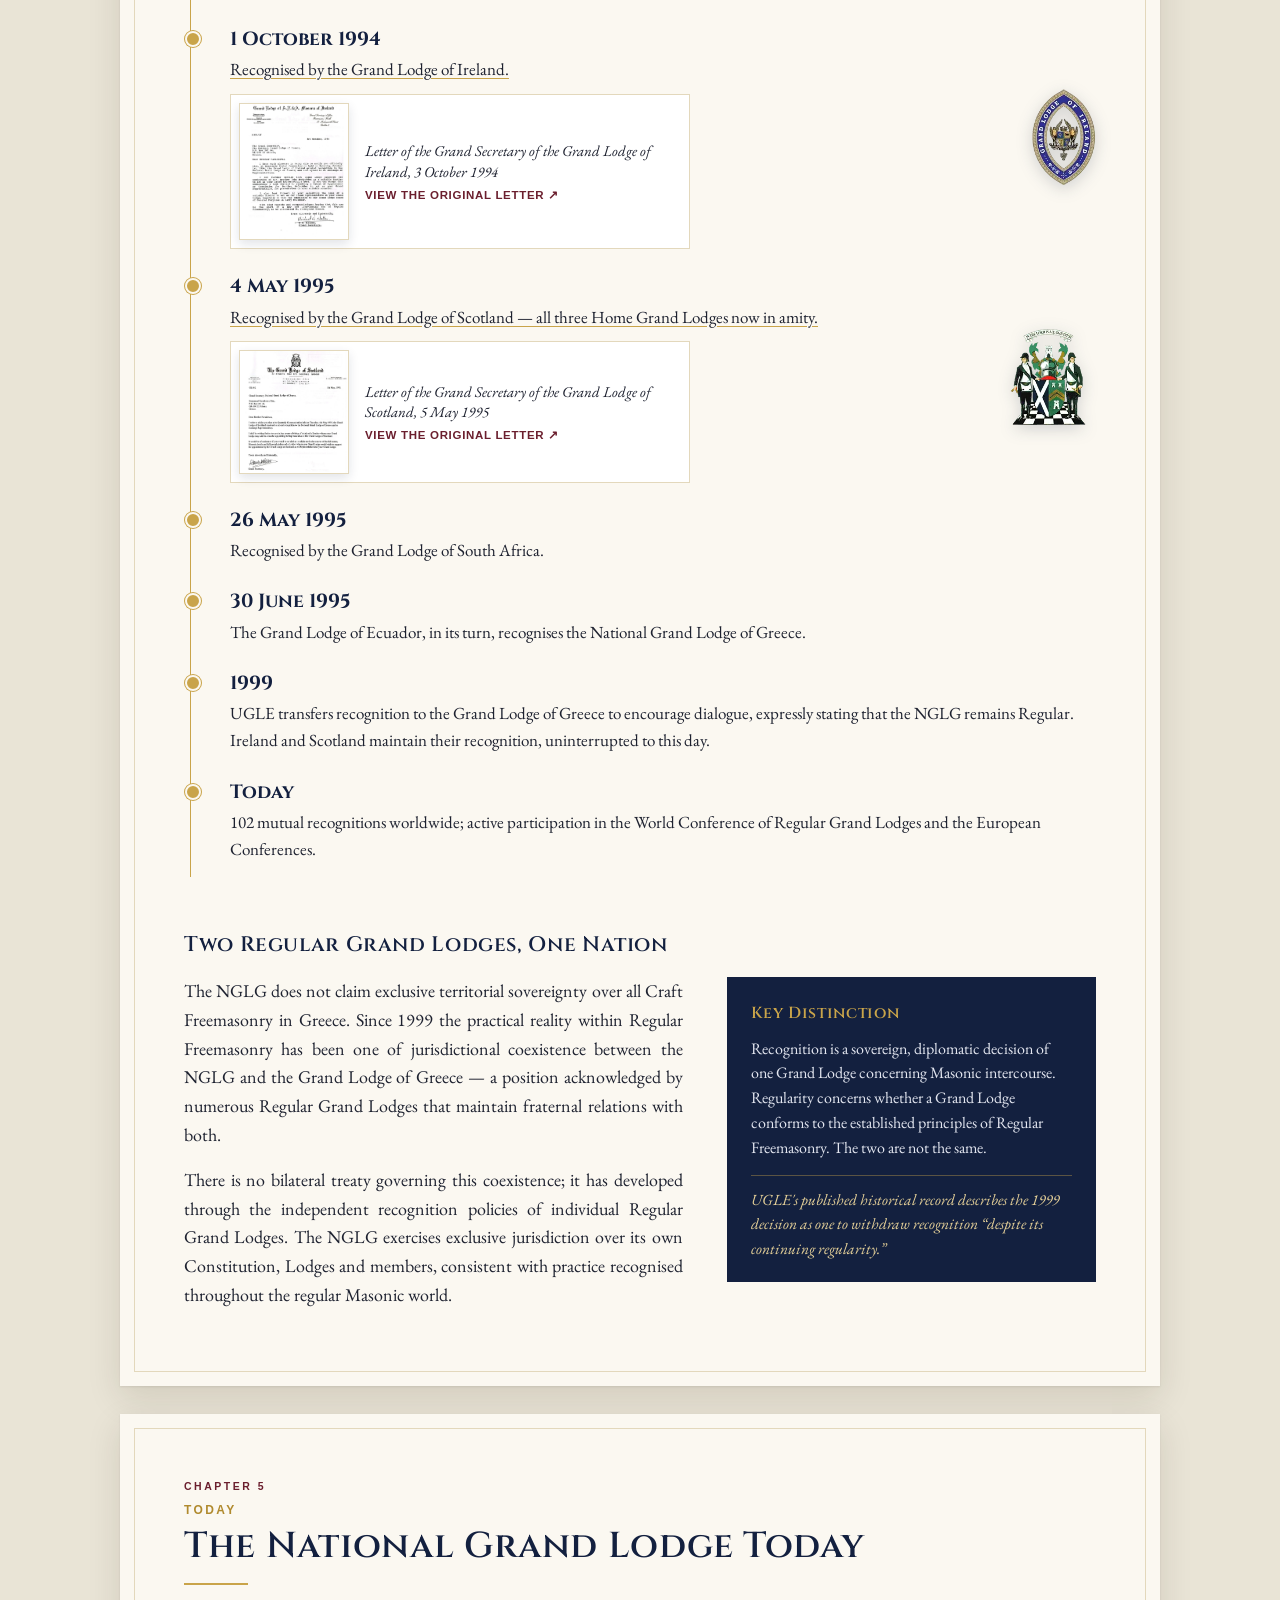
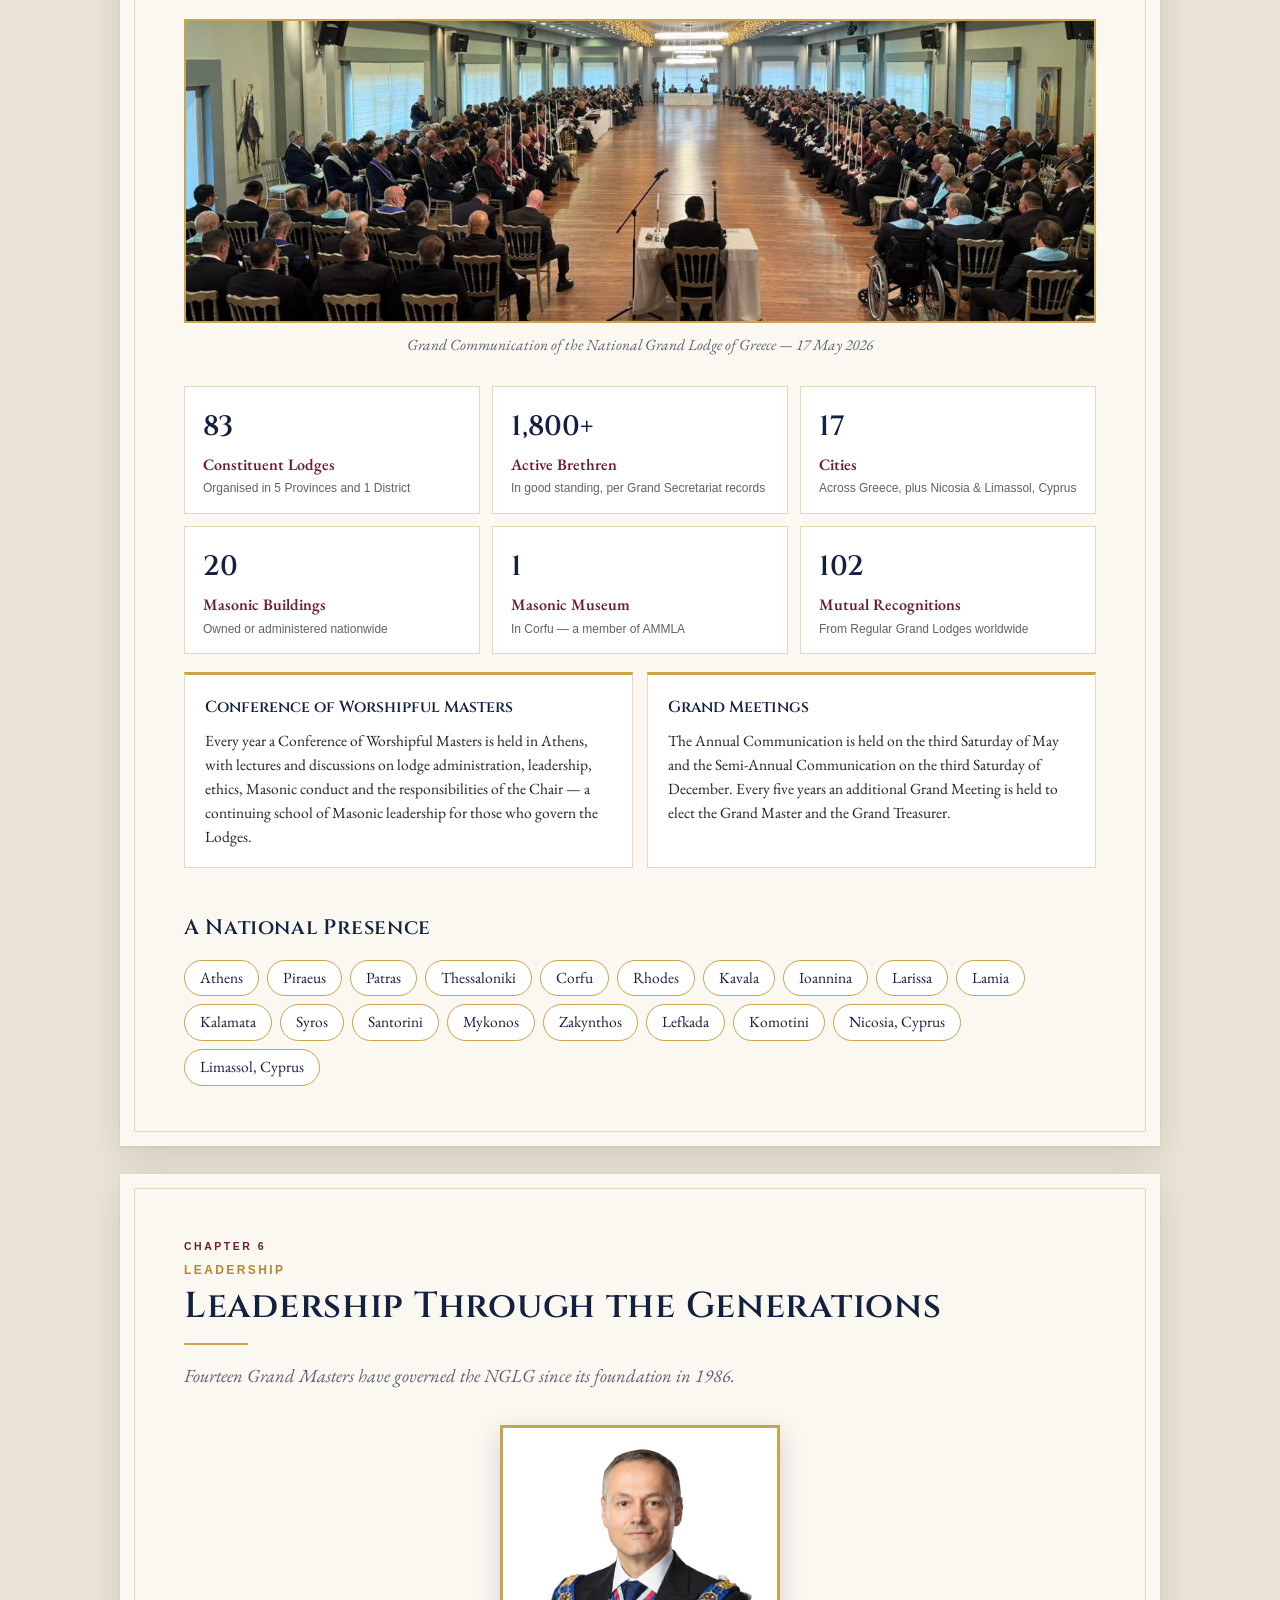
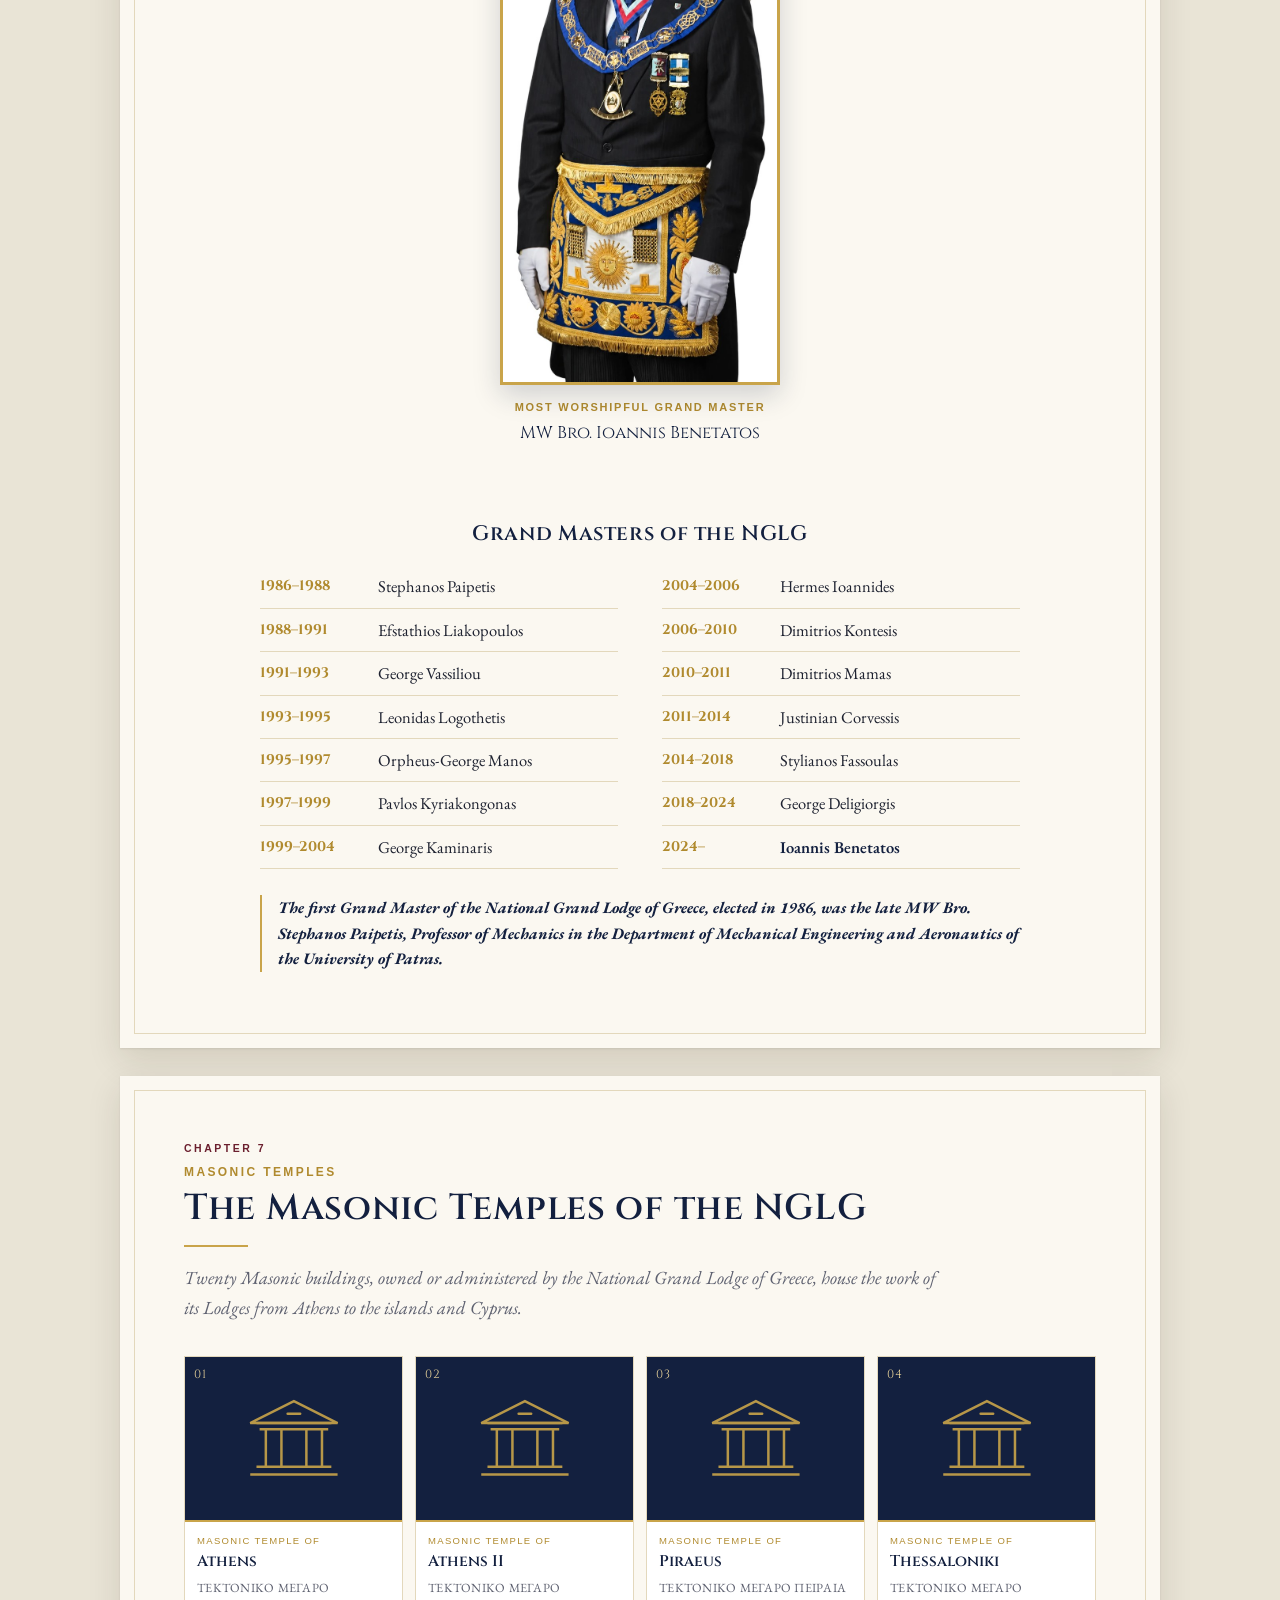
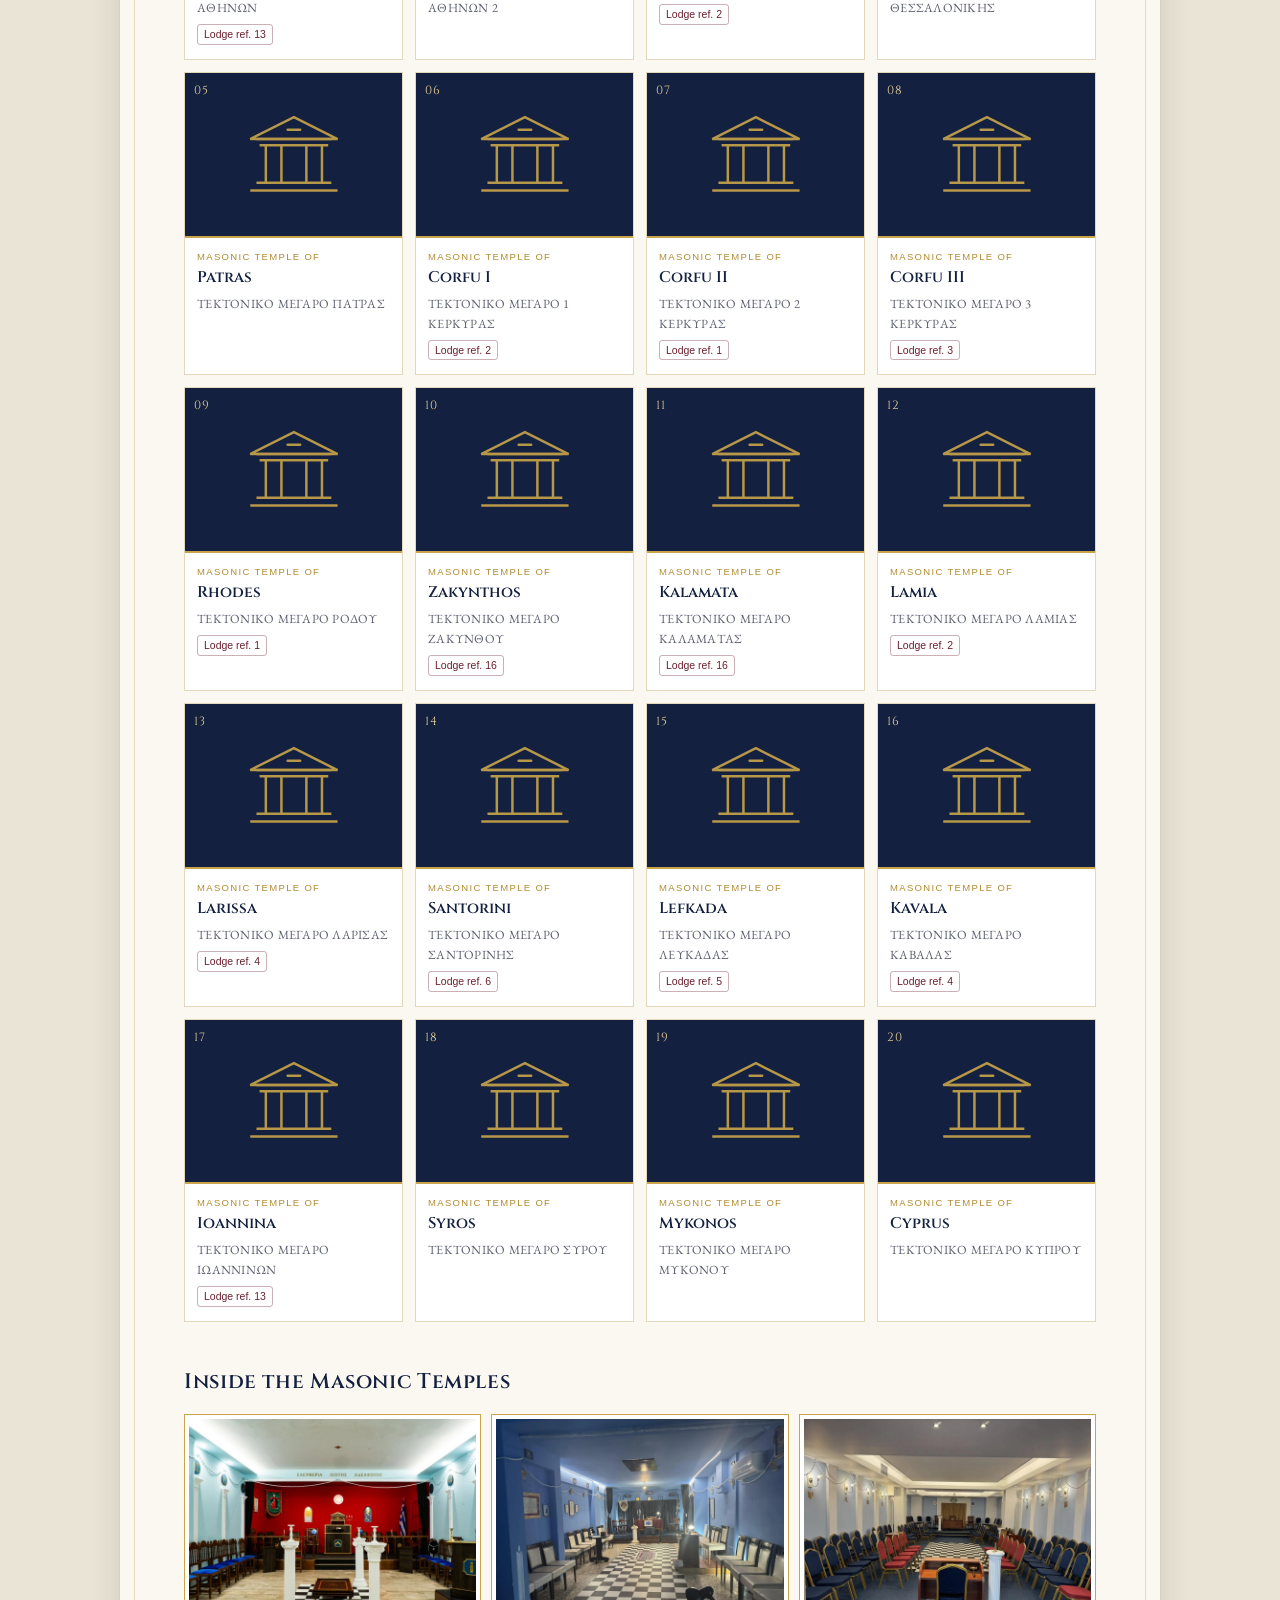
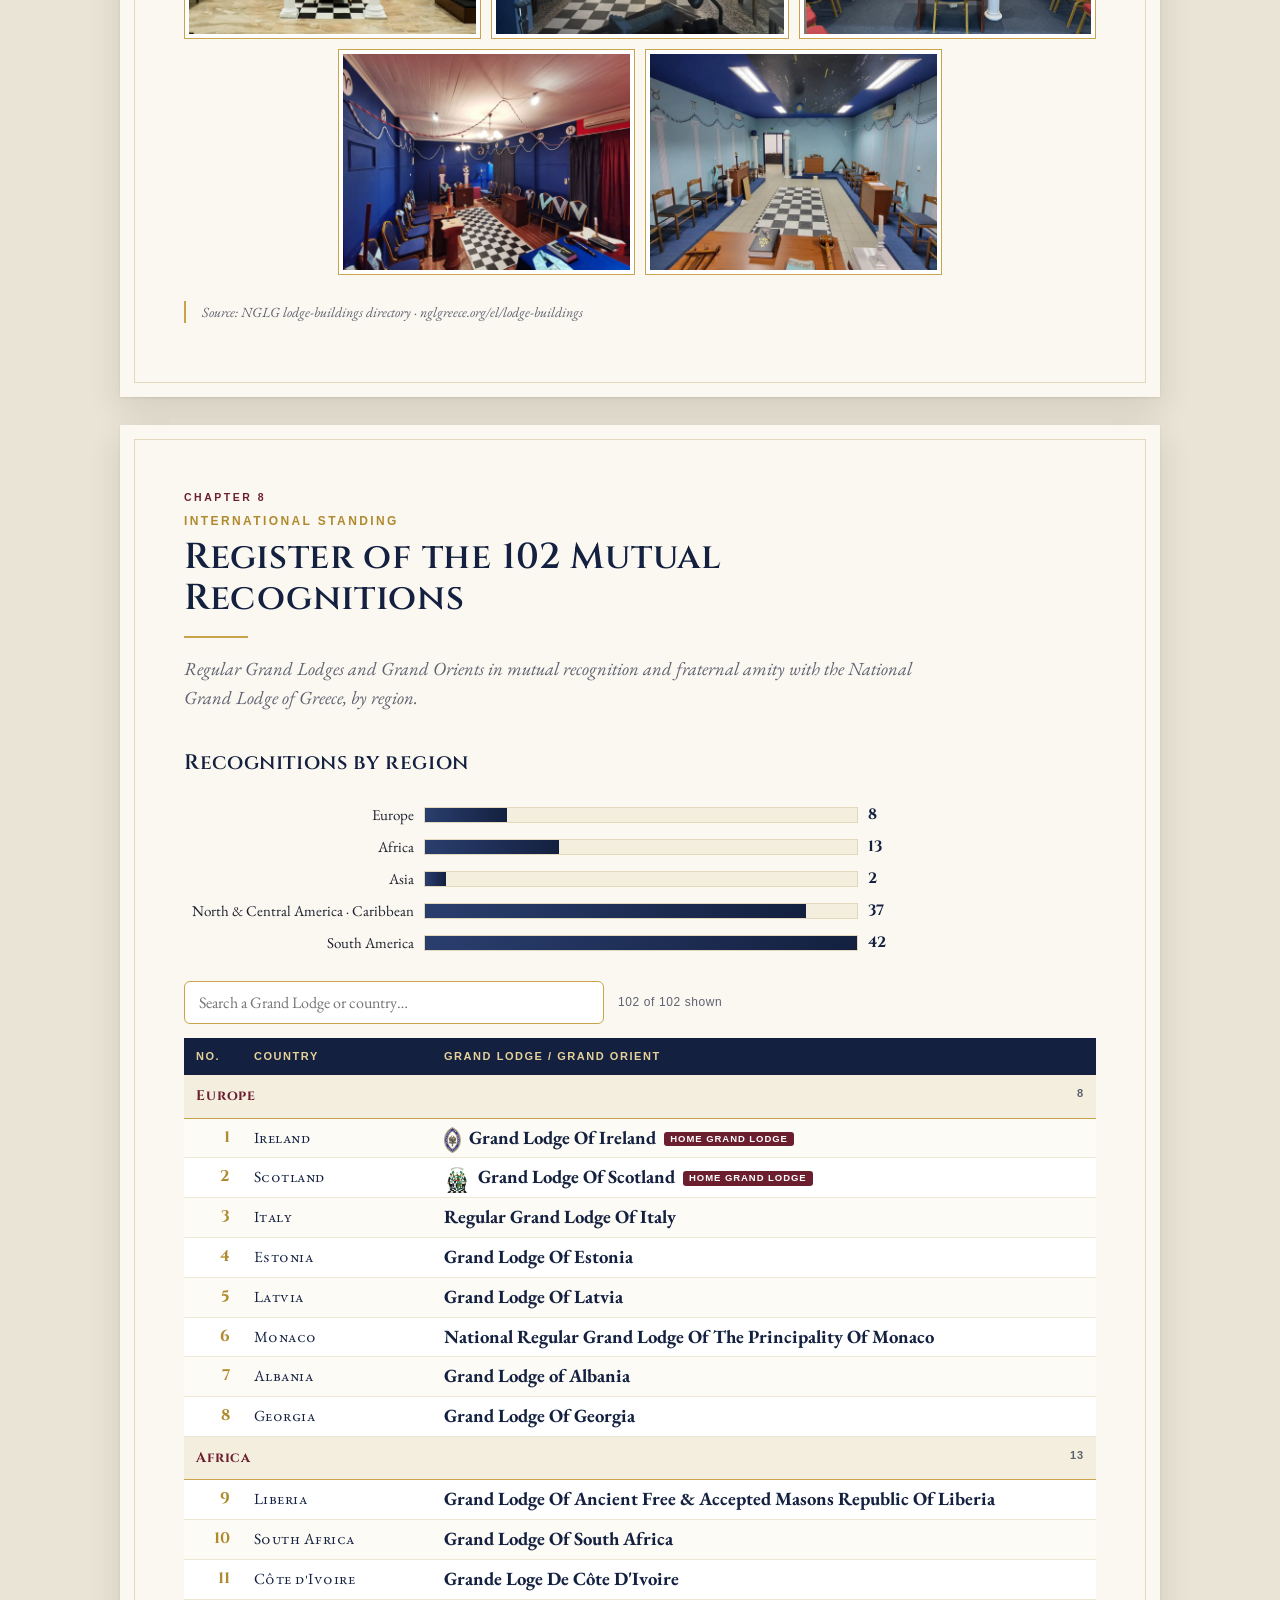
==== commit b890bfbf: "Add Hebrew and Japanese dossier, petition and annex translations from English" ====
--- a/index.html
+++ b/index.html
@@ -4,7 +4,7 @@
 <meta charset="UTF-8">
 <meta name="viewport" content="width=device-width, initial-scale=1">
 <title>Origin and Regularity — National Grand Lodge of Greece</title>
-<meta name="description" content="Origin and Regularity of the National Grand Lodge of Greece — a dossier for fraternal review, in English, Spanish and Brazilian Portuguese, exportable as an A4 PDF.">
+<meta name="description" content="Origin and Regularity of the National Grand Lodge of Greece — a dossier for fraternal review, in English, Spanish, Brazilian Portuguese, Hebrew and Japanese, exportable as an A4 PDF.">
 <meta name="author" content="RW. Bro Dimitrios Skiadopoulos, Grand Secretary">
 <link rel="icon" href="assets/nglg-crest.jpg">
 <link rel="preconnect" href="https://fonts.googleapis.com">
@@ -12,6 +12,7 @@
 <link href="https://fonts.googleapis.com/css2?family=Cinzel:wght@500;600;700&family=EB+Garamond:ital,wght@0,400;0,500;0,600;1,400;1,500&display=swap" rel="stylesheet">
 <link rel="stylesheet" href="assets/style.css">
 <style id="pageRunStyle"></style>
+<link rel="stylesheet" href="assets/locales.css">
 </head>
 <body>
 
@@ -25,8 +26,10 @@
         <button type="button" data-lang="en" title="English"><svg viewBox="0 0 60 30" aria-hidden="true"><clipPath id="gbc"><path d="M0 0v30h60V0z"/></clipPath><clipPath id="gbt"><path d="M30 15h30v15zv15H0zH0V0zV0h30z"/></clipPath><g clip-path="url(#gbc)"><path d="M0 0v30h60V0z" fill="#012169"/><path d="M0 0l60 30m0-30L0 30" stroke="#fff" stroke-width="6"/><path d="M0 0l60 30m0-30L0 30" clip-path="url(#gbt)" stroke="#C8102E" stroke-width="4"/><path d="M30 0v30M0 15h60" stroke="#fff" stroke-width="10"/><path d="M30 0v30M0 15h60" stroke="#C8102E" stroke-width="6"/></g></svg><span>EN</span></button>
         <button type="button" data-lang="es" title="Español"><svg viewBox="0 0 750 500" aria-hidden="true"><rect width="750" height="500" fill="#c60b1e"/><rect width="750" height="250" y="125" fill="#ffc400"/></svg><span>ES</span></button>
         <button type="button" data-lang="pt" title="Português (Brasil)"><svg viewBox="0 0 720 504" aria-hidden="true"><rect width="720" height="504" fill="#009c3b"/><path d="M360 42 678 252 360 462 42 252z" fill="#ffdf00"/><circle cx="360" cy="252" r="110" fill="#002776"/><path d="M252 230c70-14 160-4 218 36l-6 14c-56-38-142-48-210-34z" fill="#fff"/></svg><span>BR</span></button>
-      </div>
-      <button type="button" class="btn-lock" id="btnLock"><svg viewBox="0 0 24 24" aria-hidden="true"><rect x="5" y="11" width="14" height="10" rx="2" fill="none" stroke="currentColor" stroke-width="1.8"/><path d="M8 11V7a4 4 0 0 1 8 0v4" fill="none" stroke="currentColor" stroke-width="1.8"/></svg></button>
+
+        <button type="button" data-lang="he" title="עברית" aria-label="עברית — Hebrew"><svg viewBox="0 0 66 48" aria-hidden="true"><rect width="66" height="48" fill="#fff"/><path d="M0 8h66M0 40h66" stroke="#0038b8" stroke-width="5"/><path d="M33 14l9 16H24zM33 34l9-16H24z" fill="none" stroke="#0038b8" stroke-width="1.6"/></svg><span>HE</span></button>
+        <button type="button" data-lang="ja" title="日本語" aria-label="日本語 — Japanese"><svg viewBox="0 0 60 40" aria-hidden="true"><rect width="60" height="40" fill="#fff"/><circle cx="30" cy="20" r="12" fill="#bc002d"/></svg><span>JA</span></button>
+      </div>
       <a class="btn-print btn-letter" id="btnLetter" href="letter.html"><svg viewBox="0 0 24 24" aria-hidden="true"><path d="M3 6h18v12H3z M3 6l9 7 9-7" fill="none" stroke="currentColor" stroke-width="1.8" stroke-linejoin="round"/></svg><span data-t="petitionBtn"></span></a>
       <button type="button" class="btn-print" id="btnPrint"><svg viewBox="0 0 24 24" aria-hidden="true"><path d="M6 9V3h12v6M6 18H4a2 2 0 0 1-2-2v-5a2 2 0 0 1 2-2h16a2 2 0 0 1 2 2v5a2 2 0 0 1-2 2h-2M6 14h12v7H6z" fill="none" stroke="currentColor" stroke-width="1.8" stroke-linejoin="round"/></svg><span data-t="exportPdf"></span></button>
     </div>
@@ -204,14 +207,6 @@
   <div class="wrap">
     <header class="ch-head"><span class="ch-num"></span><p class="eyebrow" data-t="regEyebrow"></p><h2 data-t="regTitle"></h2><p class="ch-lead" data-t="regLead"></p></header>
     <div class="region-chart" id="regionChart" aria-label="Recognitions by region"></div>
-    <div class="amity no-print">
-      <div class="amity-head">
-        <h3 class="sub-head" data-t="amityTitle"></h3>
-        <a class="amity-open" href="https://nglg-amity-planet.pages.dev" target="_blank" rel="noopener"><span data-t="amityOpen"></span> ↗</a>
-      </div>
-      <p class="amity-lead" data-t="amityLead"></p>
-      <iframe class="amity-frame" src="https://nglg-amity-planet.pages.dev" title="NGLG Amity Planet — mutual recognitions around the world" loading="eager" allow="fullscreen" referrerpolicy="no-referrer"></iframe>
-    </div>
     <div class="reg-tools no-print">
       <input type="search" id="regSearch" autocomplete="off">
       <span class="reg-count" id="regCount"></span>
@@ -322,7 +317,9 @@
 <script src="assets/data-recognitions.js"></script>
 <script src="assets/data-nglg.js"></script>
 <script src="assets/i18n.js"></script>
-<script src="assets/gate.js"></script>
+<script src="assets/i18n-he-ja.js"></script>
+<script src="assets/locale-support.js"></script>
 <script src="assets/app.js"></script>
 </body>
 </html>
+
--- a/assets/locales.css
+++ b/assets/locales.css
@@ -0,0 +1,34 @@
+/* Shared screen/print support for Hebrew and horizontal Japanese. */
+html:lang(he){--serif:"Noto Serif Hebrew","David","Arial",serif;--display:"Noto Serif Hebrew","David","Arial",serif;--sans:"Arial",sans-serif}
+html:lang(ja){--serif:"Noto Serif CJK JP","Yu Mincho","Hiragino Mincho ProN",serif;--display:"Noto Serif CJK JP","Yu Mincho",serif;--sans:"Noto Sans CJK JP","Yu Gothic","Hiragino Kaku Gothic ProN",sans-serif;line-break:strict;word-break:normal}
+html:lang(he) body,html:lang(ja) body{overflow-wrap:anywhere}
+html:lang(he) .cover-title,html:lang(ja) .cover-title{font-size:clamp(26px,5vw,48px)}
+html:lang(he) .dropcap::first-letter,html:lang(ja) .dropcap::first-letter{float:none;font-size:inherit;line-height:inherit;margin:0}
+html:lang(he) .toolbar,html:lang(he) .lang{direction:ltr}
+html:lang(he) .toc-list .ey{margin-left:0;margin-right:auto;text-align:left}
+html:lang(he) .note{padding-left:0;padding-right:16px;border-left:0;border-right:2px solid var(--gold-2)}
+html:lang(he) .facts-group li{padding-left:0;padding-right:22px}
+html:lang(he) .facts-group li::before{left:auto;right:0}
+html:lang(he) .history{border-left:1px solid var(--line);border-right:4px solid var(--gold-2)}
+html:lang(he) .timeline{padding-left:0;padding-right:28px}
+html:lang(he) .timeline::before{left:auto;right:6px}
+html:lang(he) .timeline li{padding-left:0;padding-right:18px}
+html:lang(he) .timeline li::before{left:auto;right:-27px}
+html:lang(he) .register thead th,html:lang(he) .hist-doc-cap,html:lang(he) .contact,html:lang(he) .party-head h5{text-align:start}
+html:lang(he) .register .gl{direction:ltr;text-align:left}
+html:lang(he) .register td.no,html:lang(he) .gm-list .t{direction:ltr;unicode-bidi:isolate}
+html:lang(he) .encl ol{padding-left:0;padding-right:5mm}
+html:lang(he) .head-r{text-align:left}
+html:lang(he) input{text-align:start}
+html:lang(he) input#inRef{direction:ltr}
+html:lang(he) bdi{unicode-bidi:isolate}
+html:lang(ja) .body p,html:lang(he) .body p{line-height:1.75}
+html:lang(ja) .cover-kicker,html:lang(ja) .eyebrow,html:lang(he) .cover-kicker,html:lang(he) .eyebrow{letter-spacing:.03em}
+@media(max-width:600px){.toolbar-inner .tools{flex-wrap:wrap}.lang{flex-shrink:0}html:lang(he) .contact{text-align:center}}
+@media print{
+ html:lang(he) .facts-group li{padding-right:4.5mm}
+ html:lang(he) .note{padding-right:3mm}
+ html:lang(ja) .body p,html:lang(he) .body p{line-height:1.55}
+ html:lang(ja) .sheet,html:lang(he) .sheet{height:auto;overflow:visible}
+ html:lang(he) .medal{text-align:start}
+}
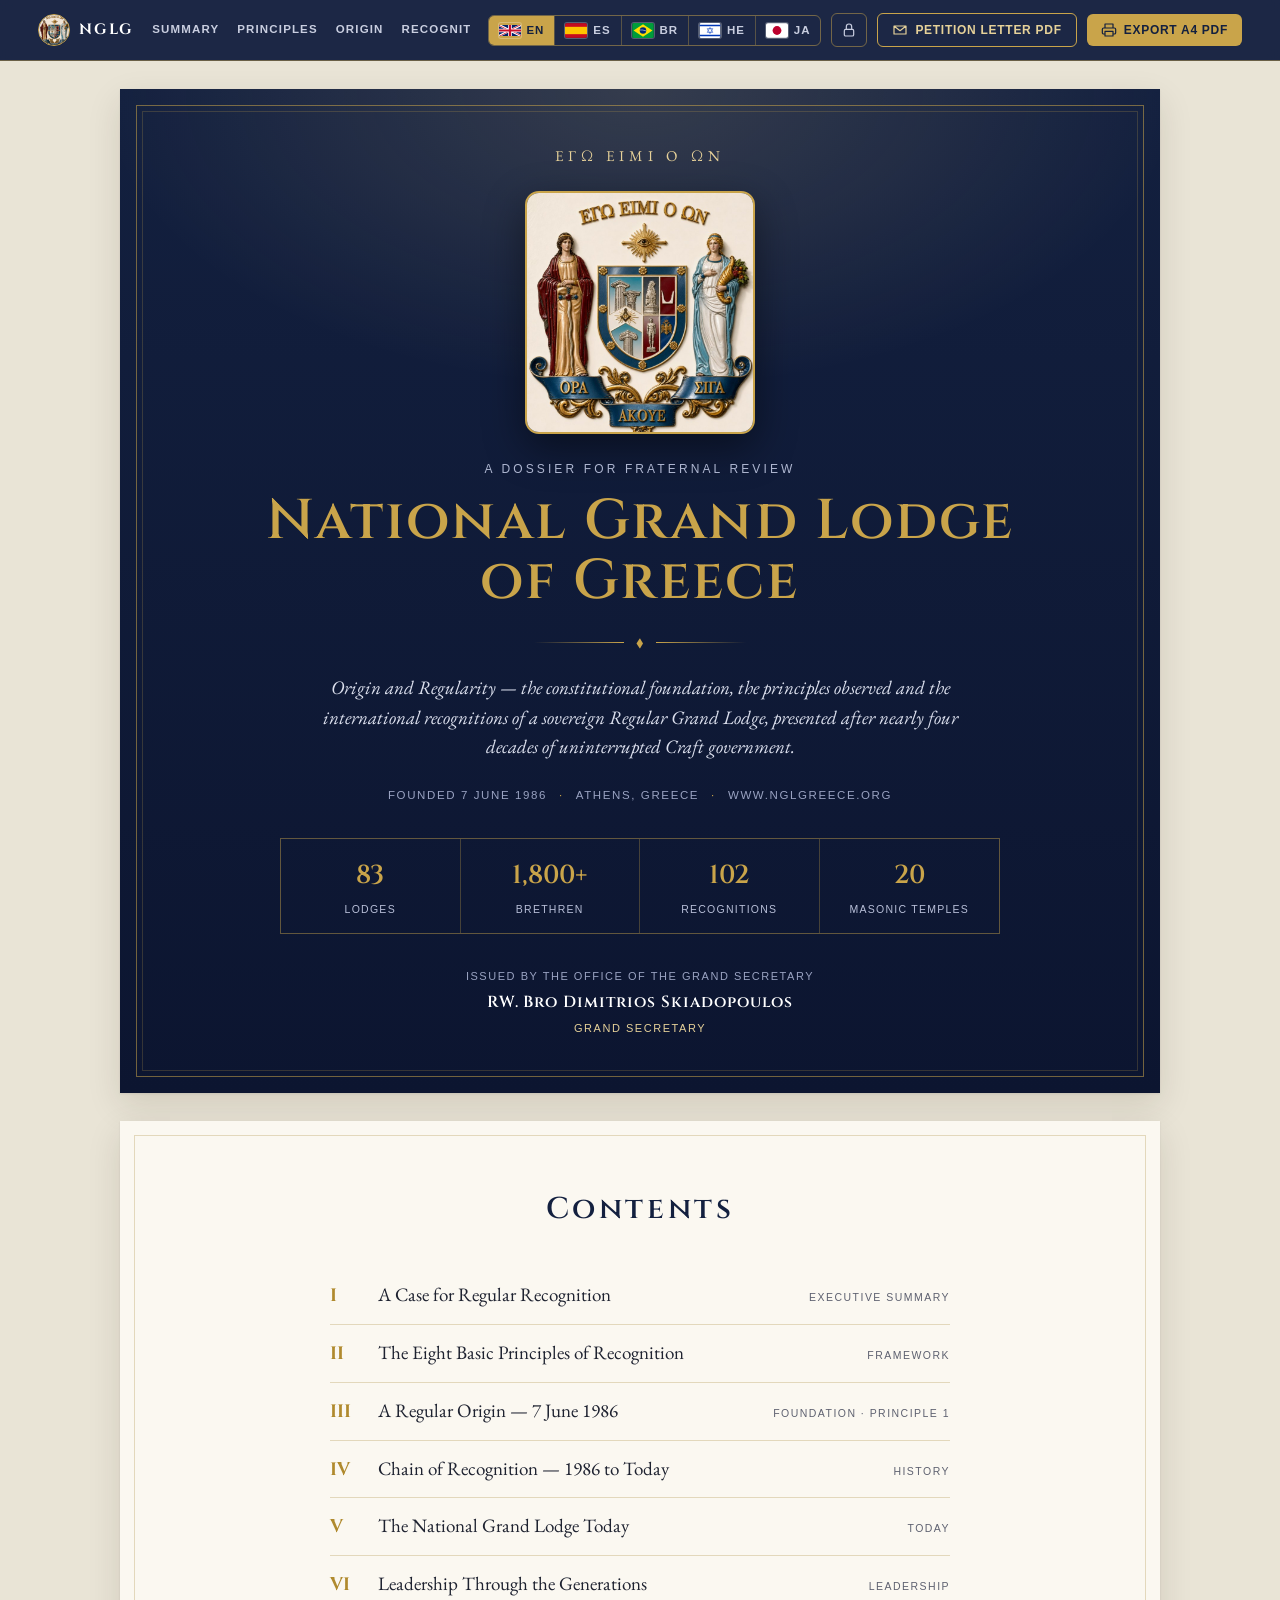
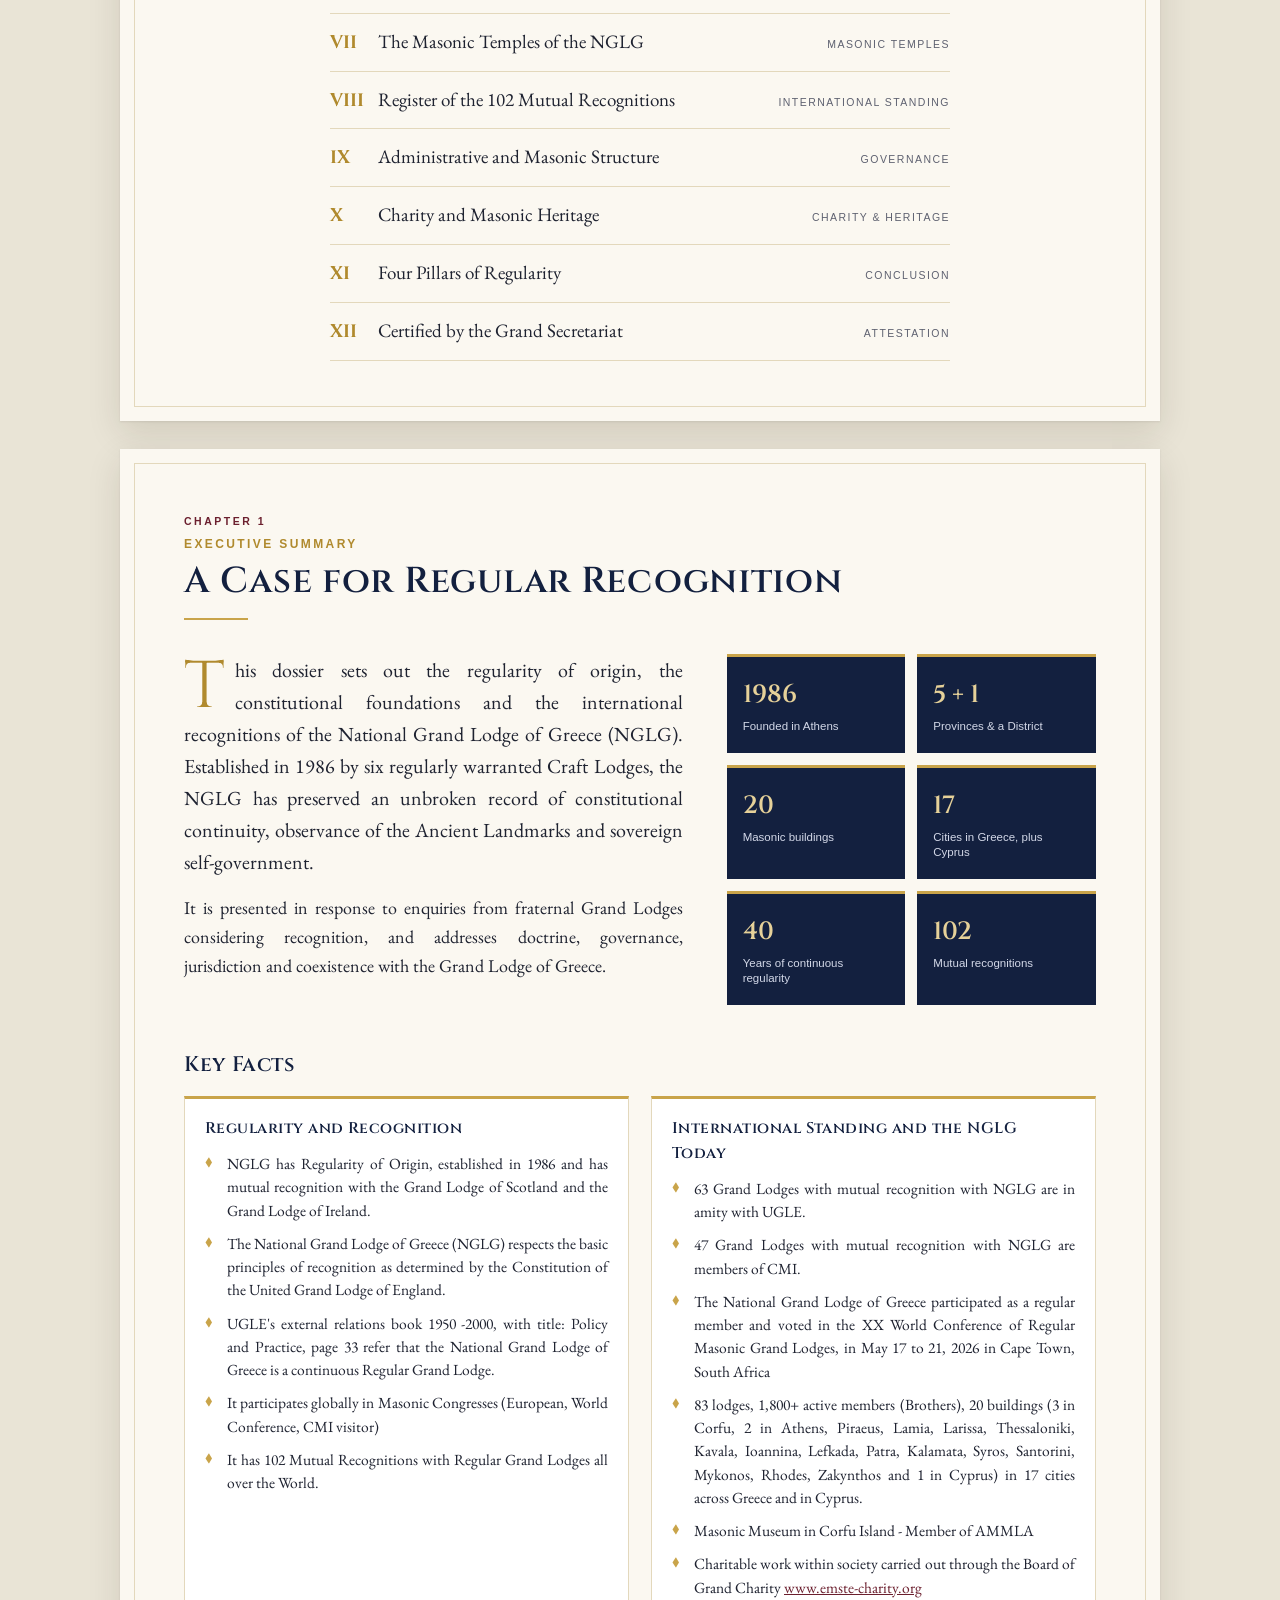
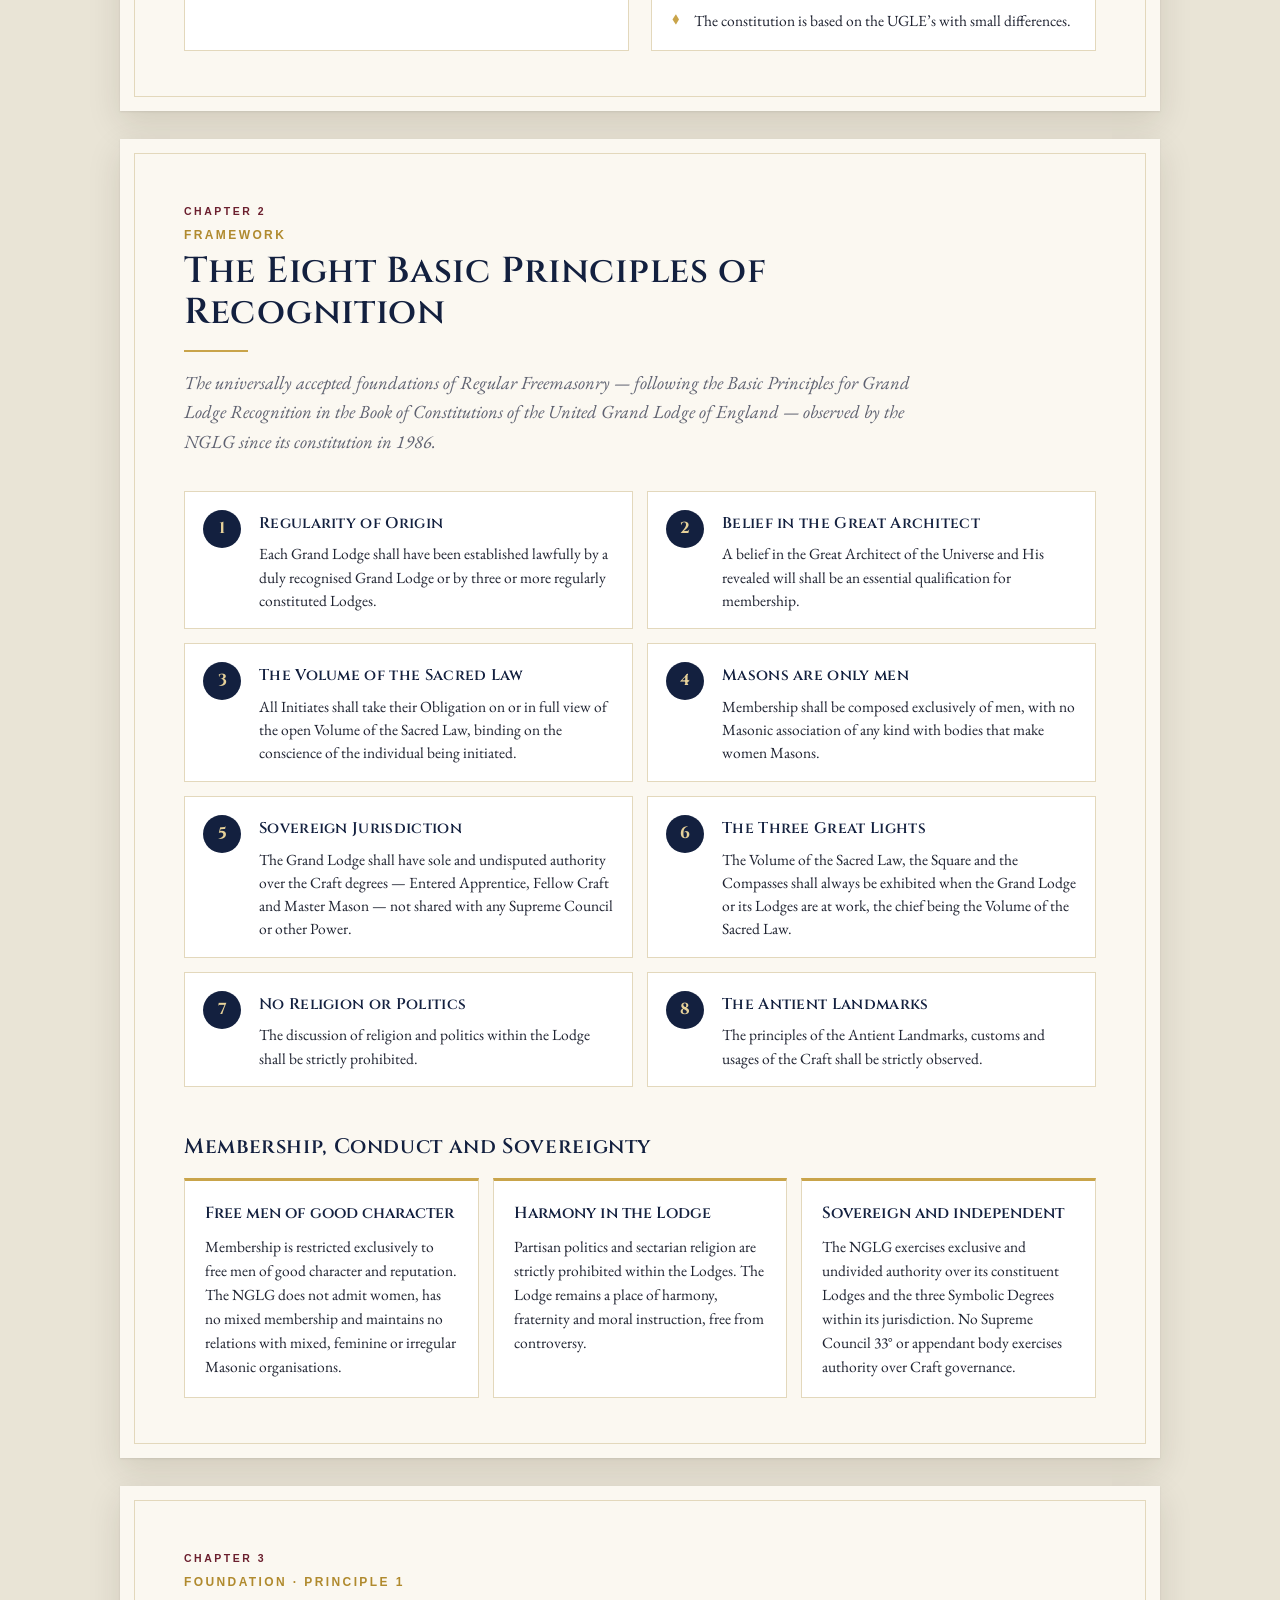
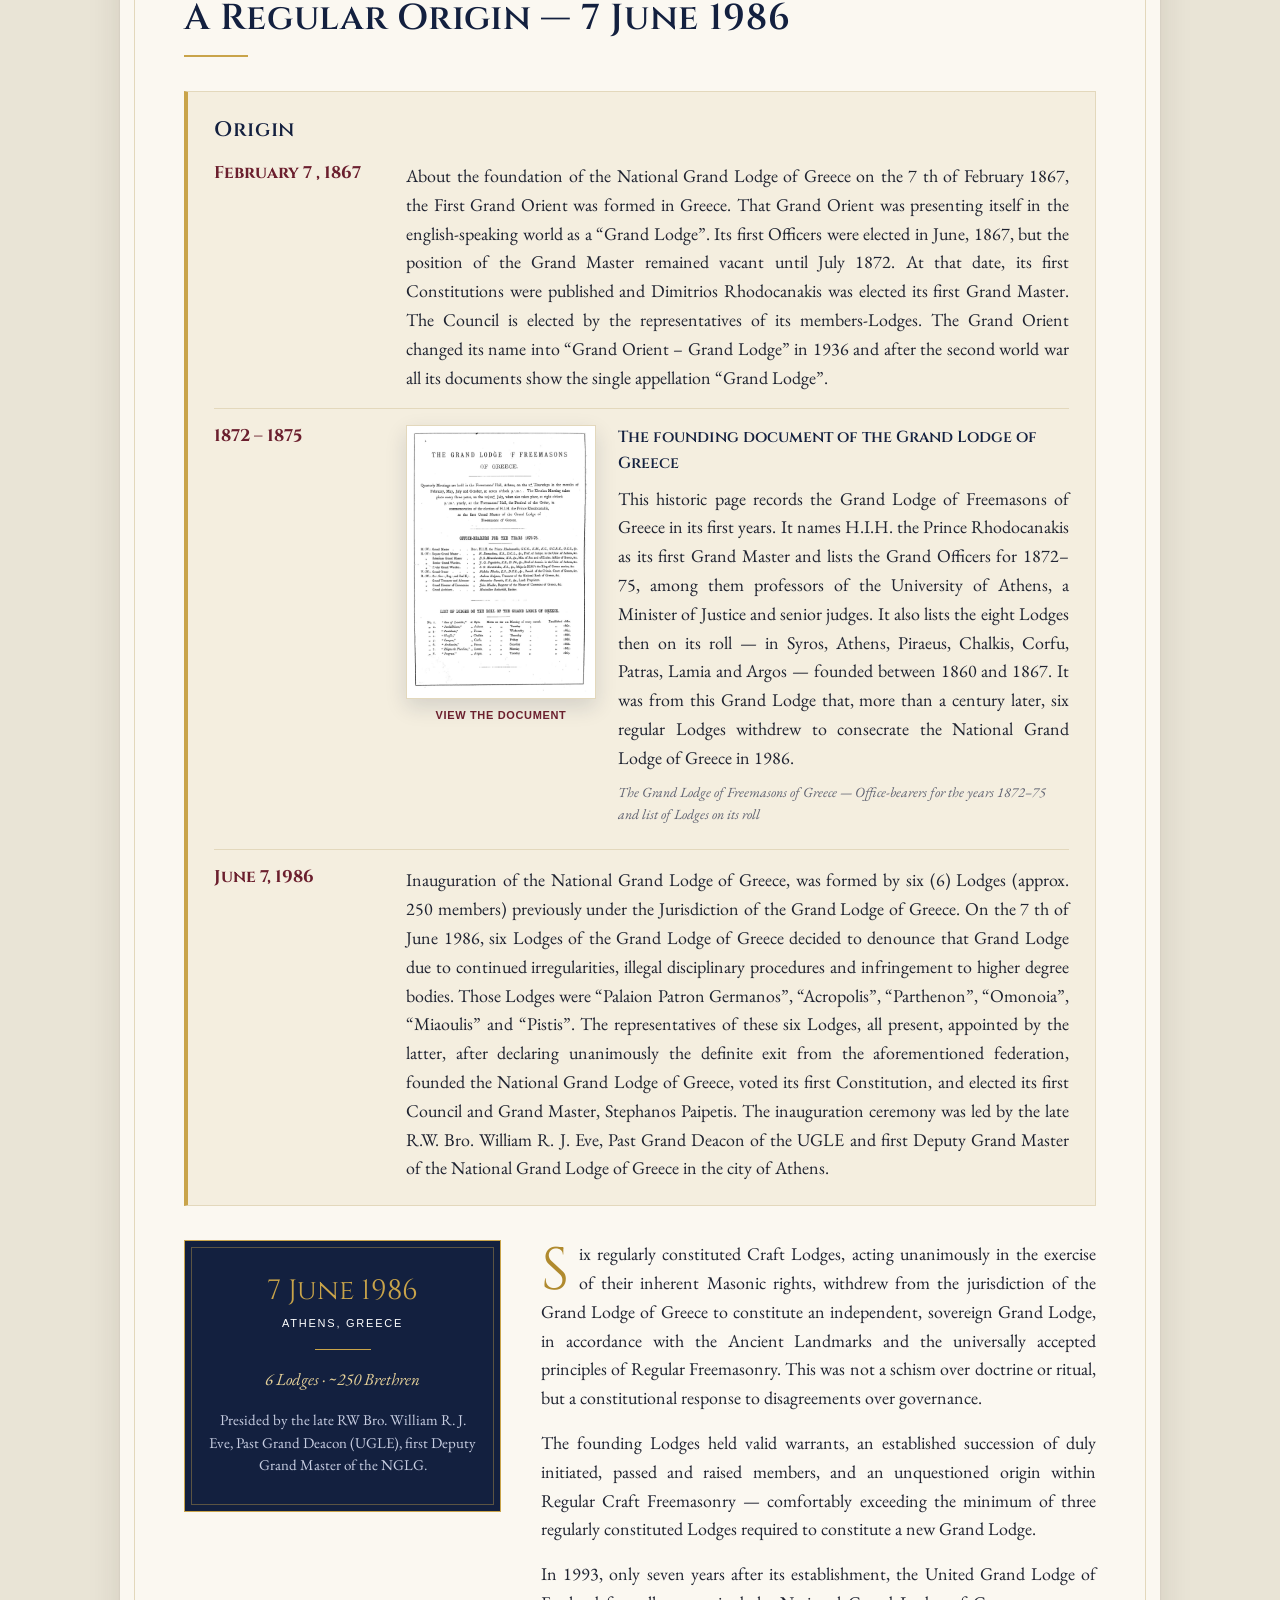
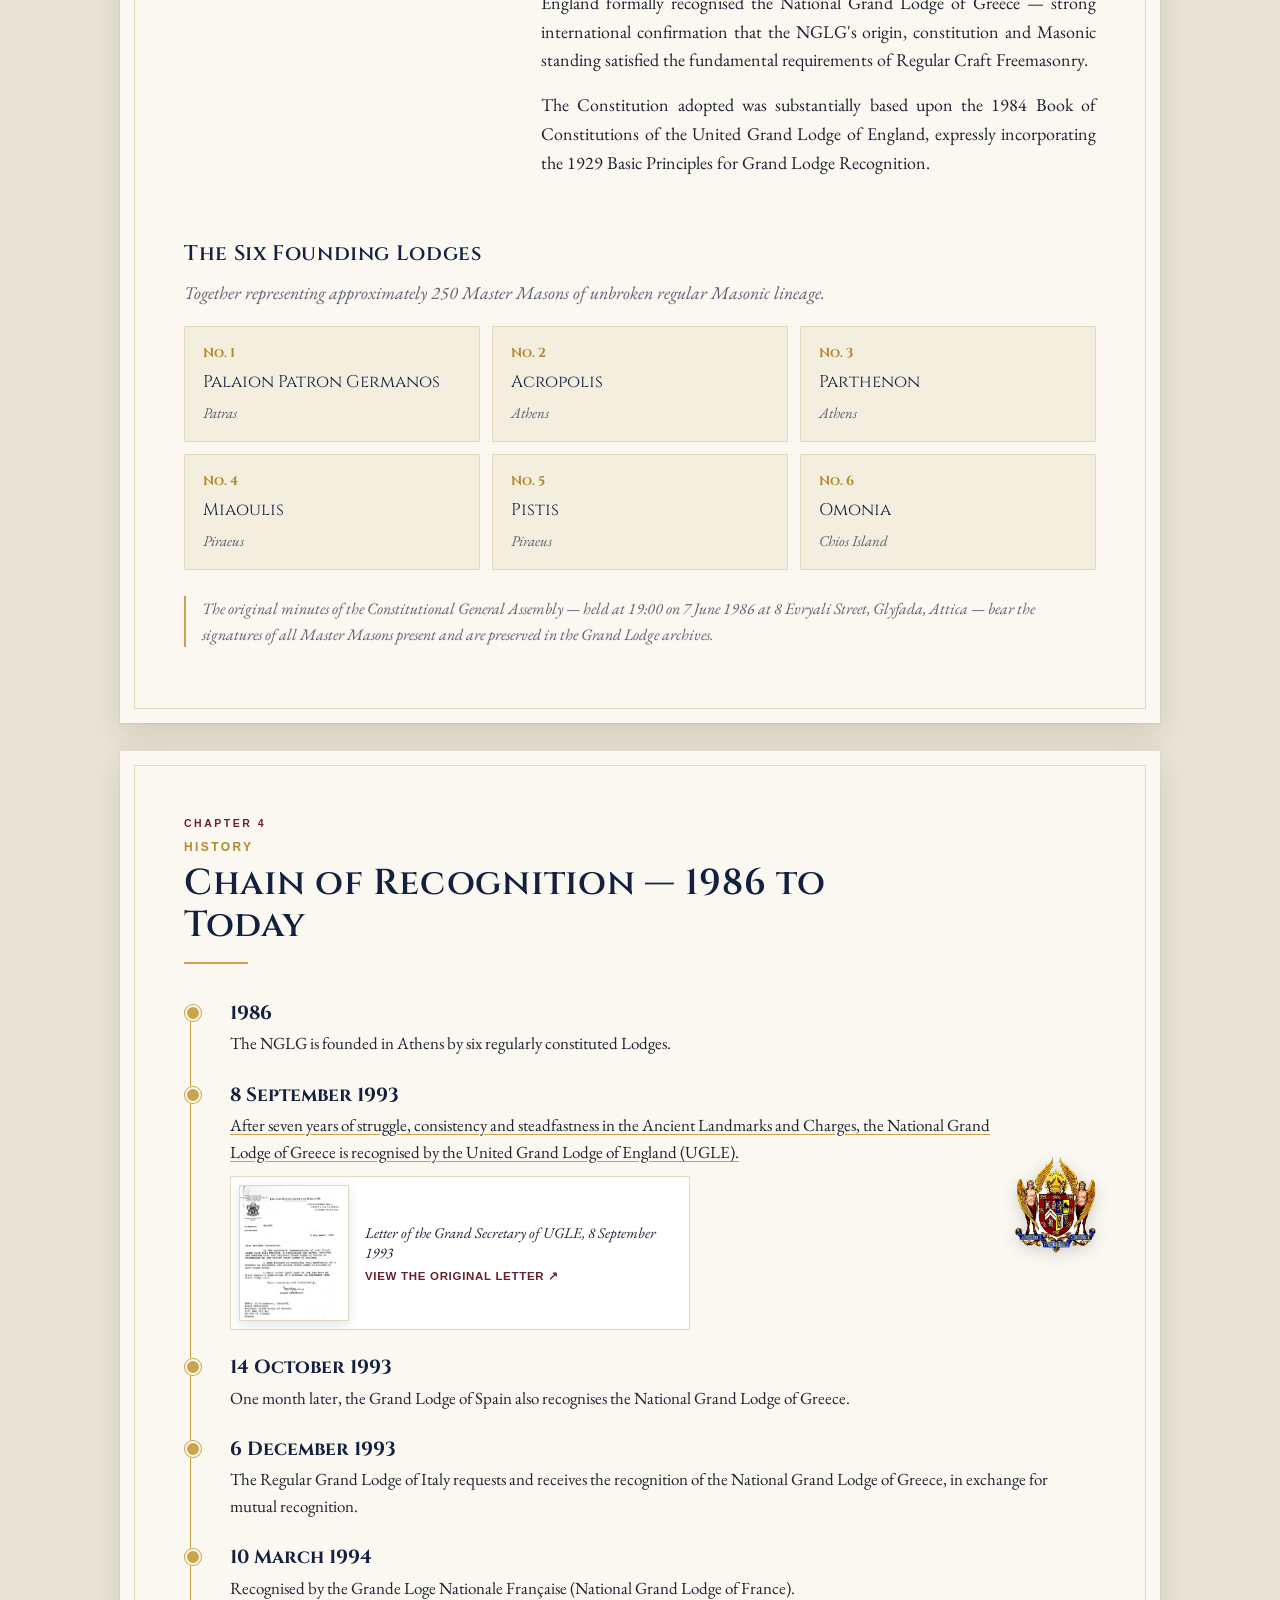
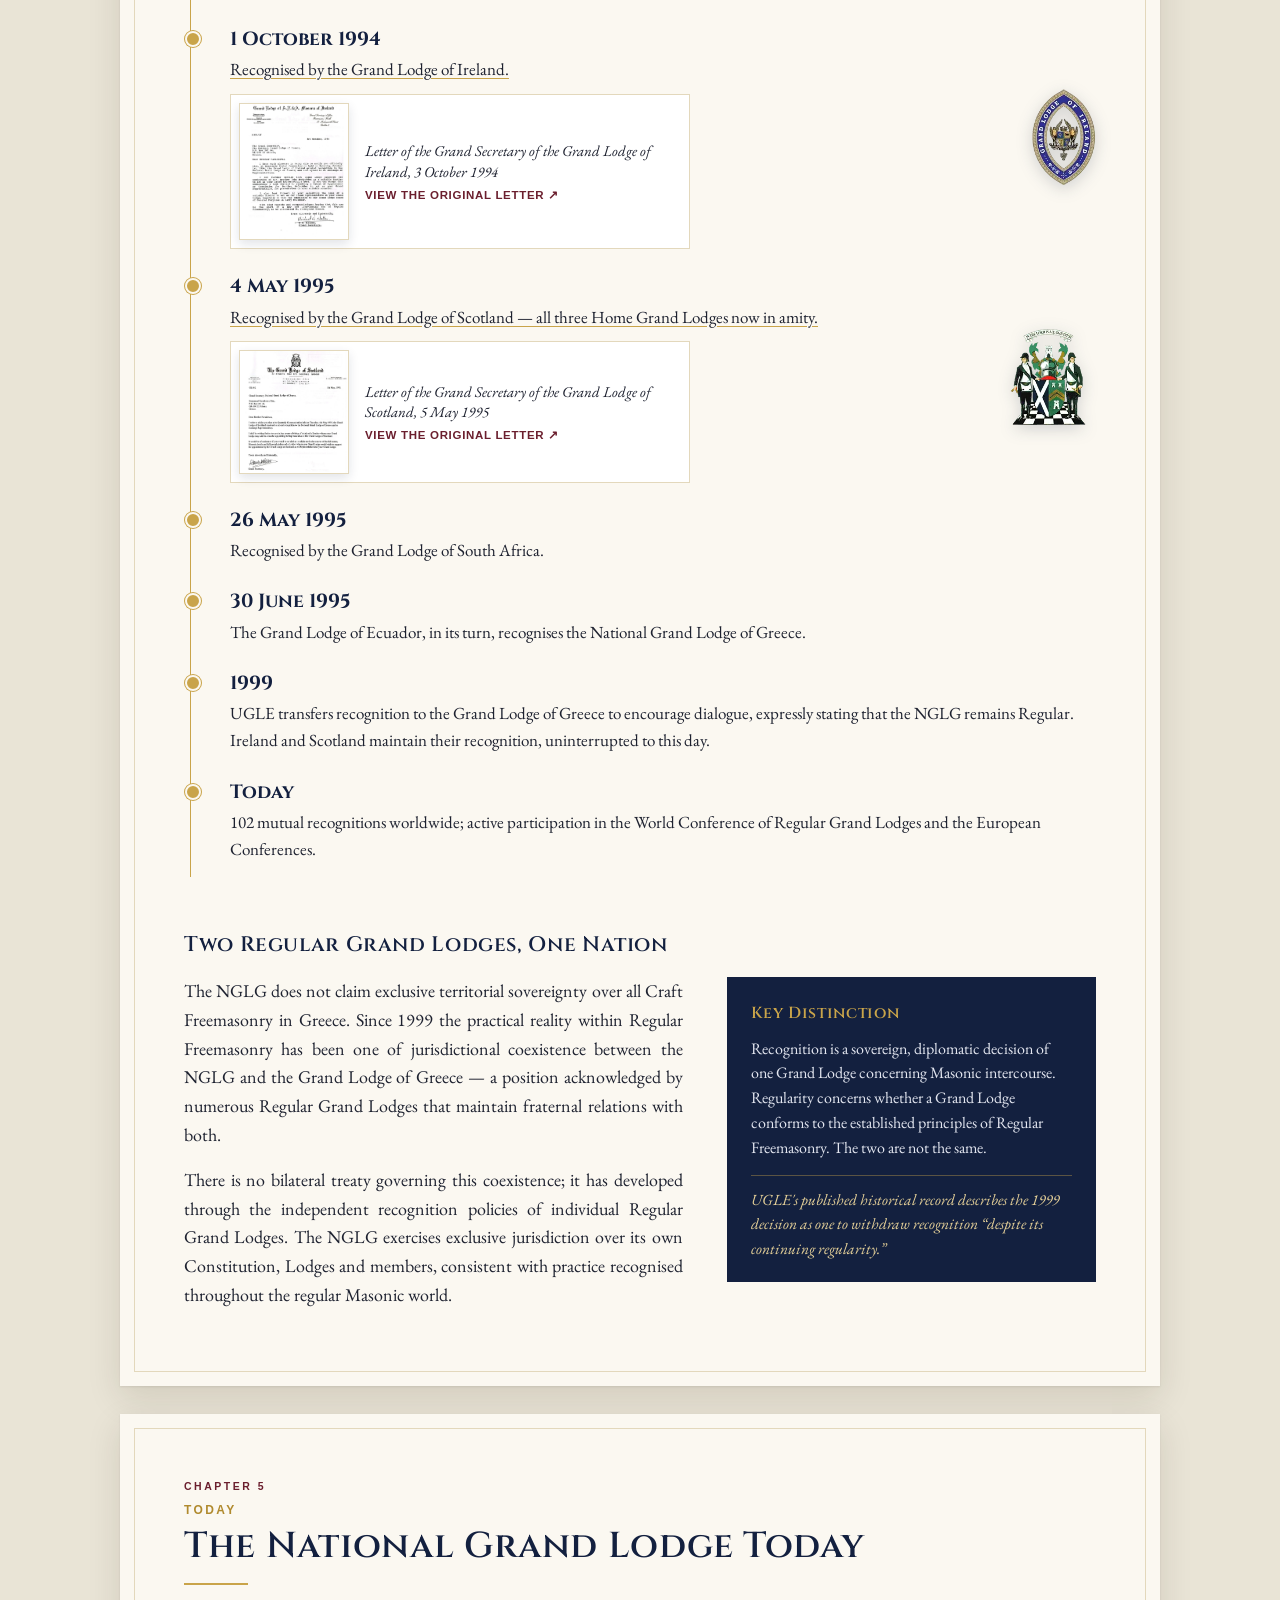
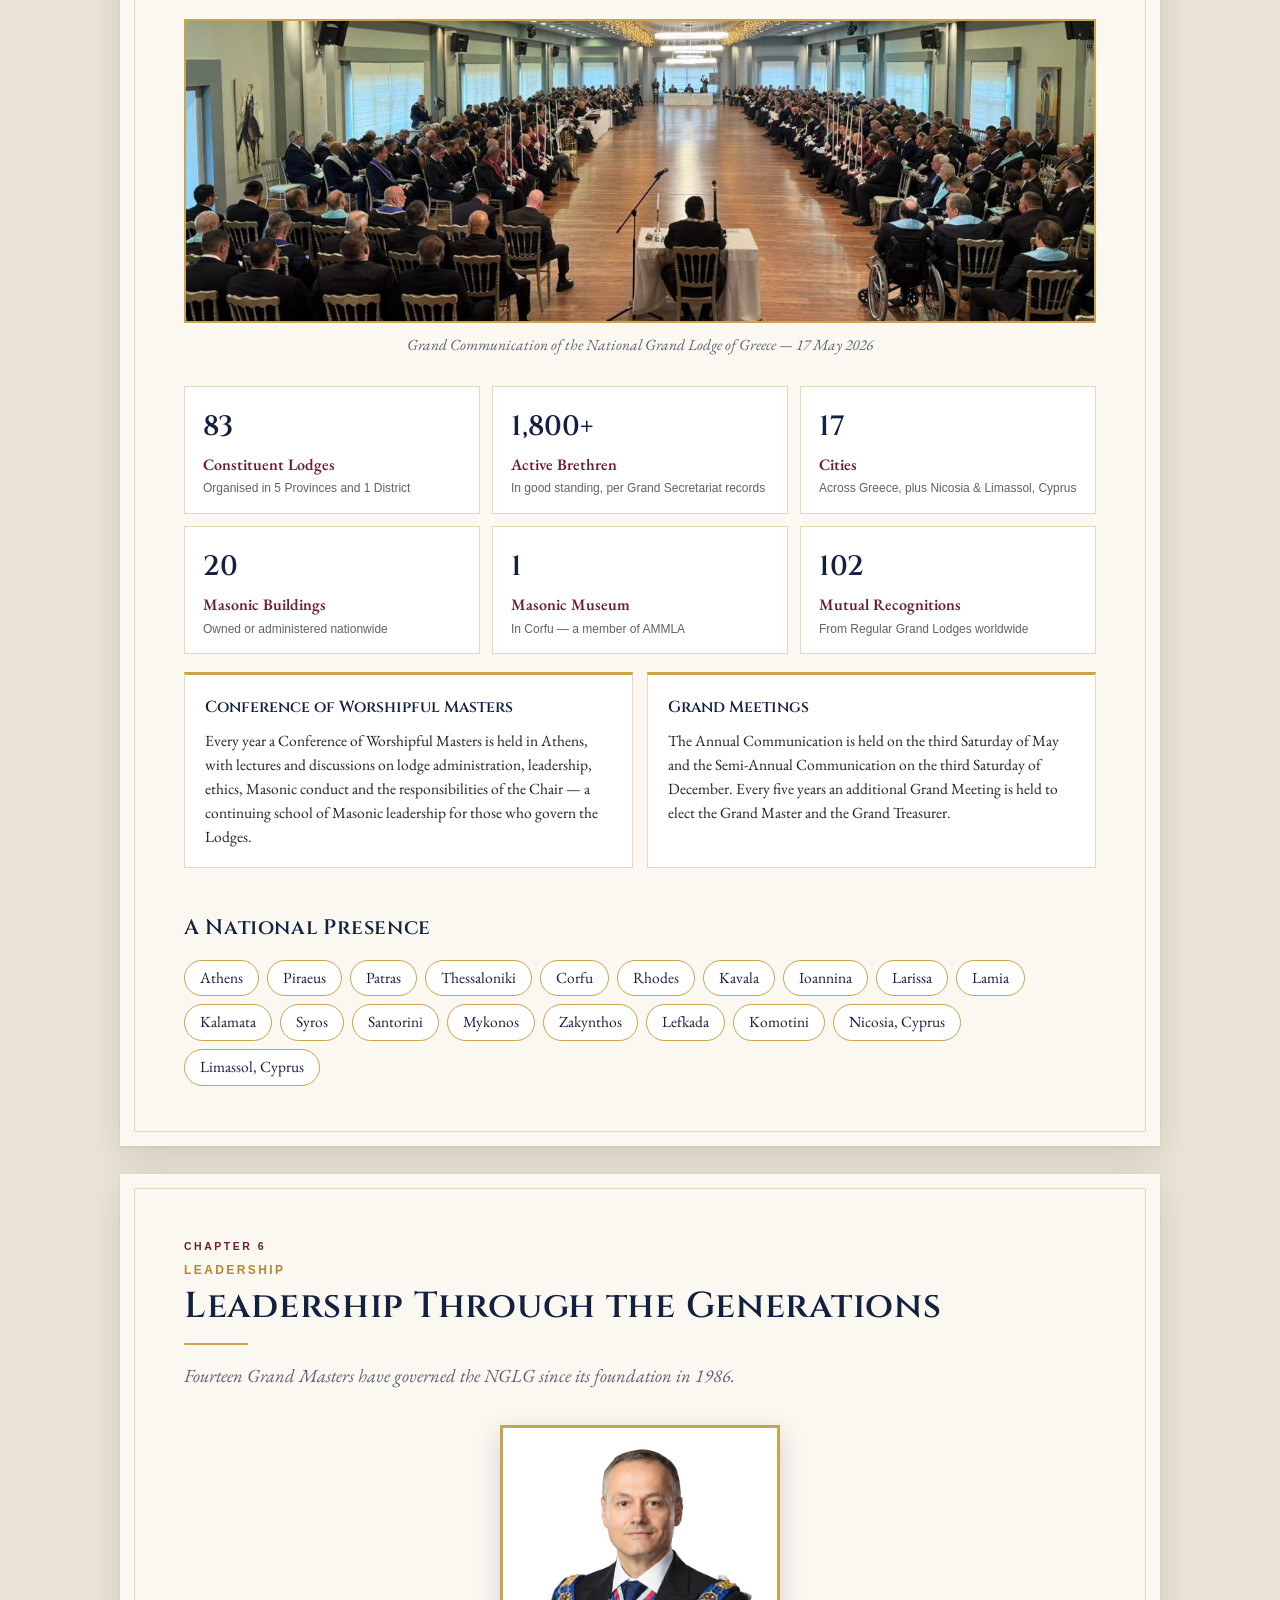
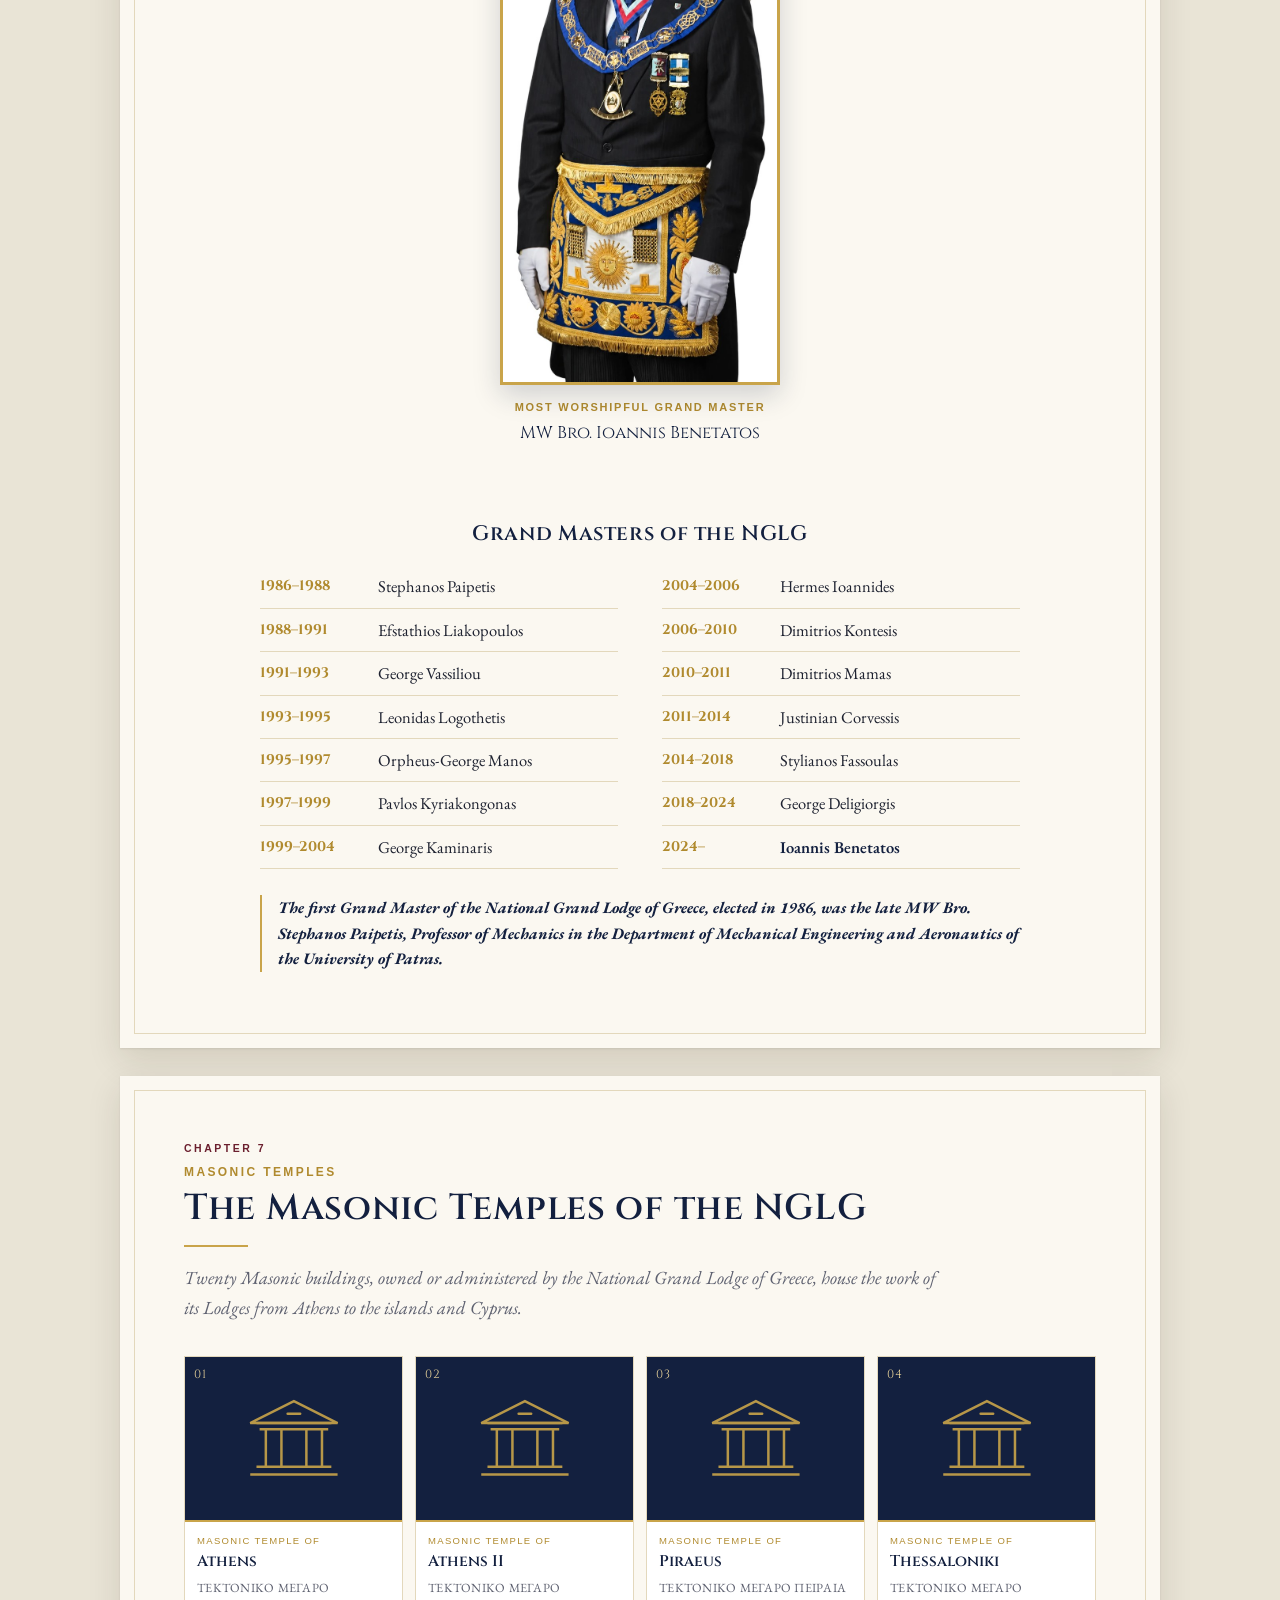
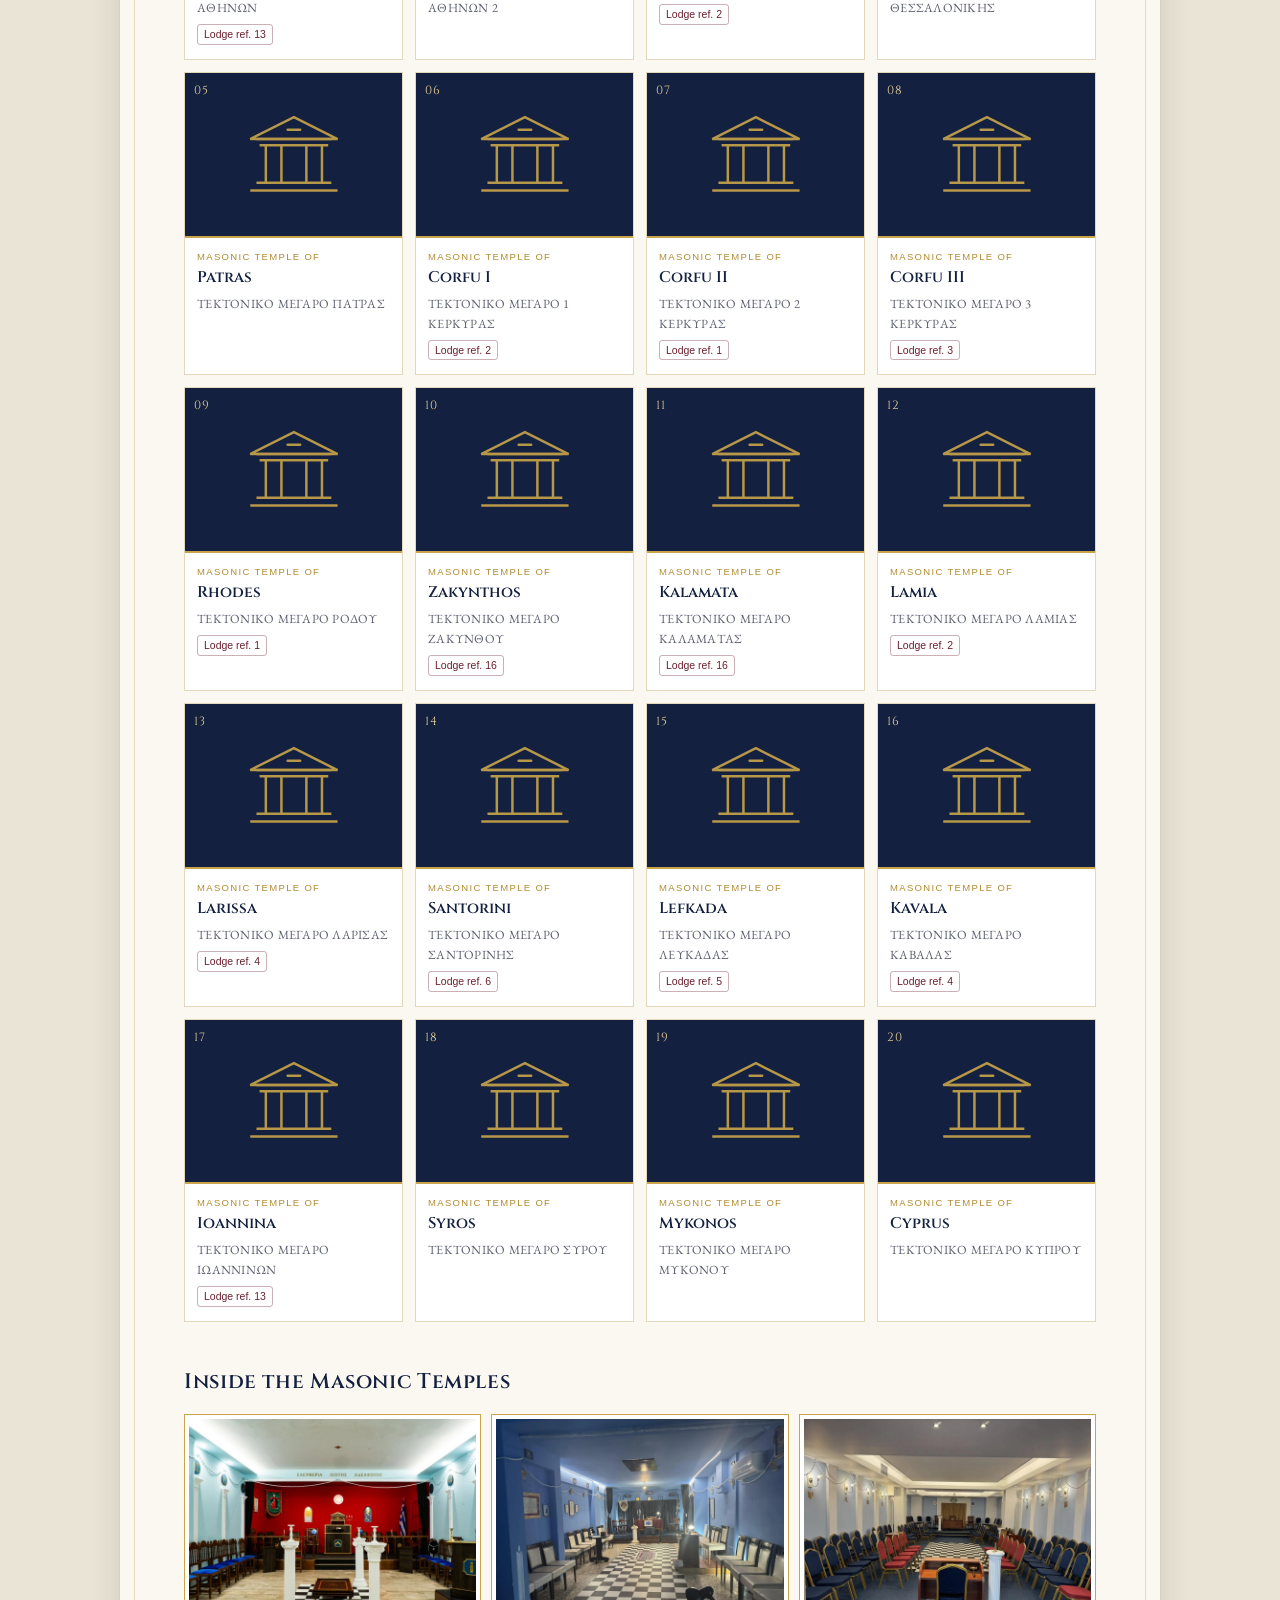
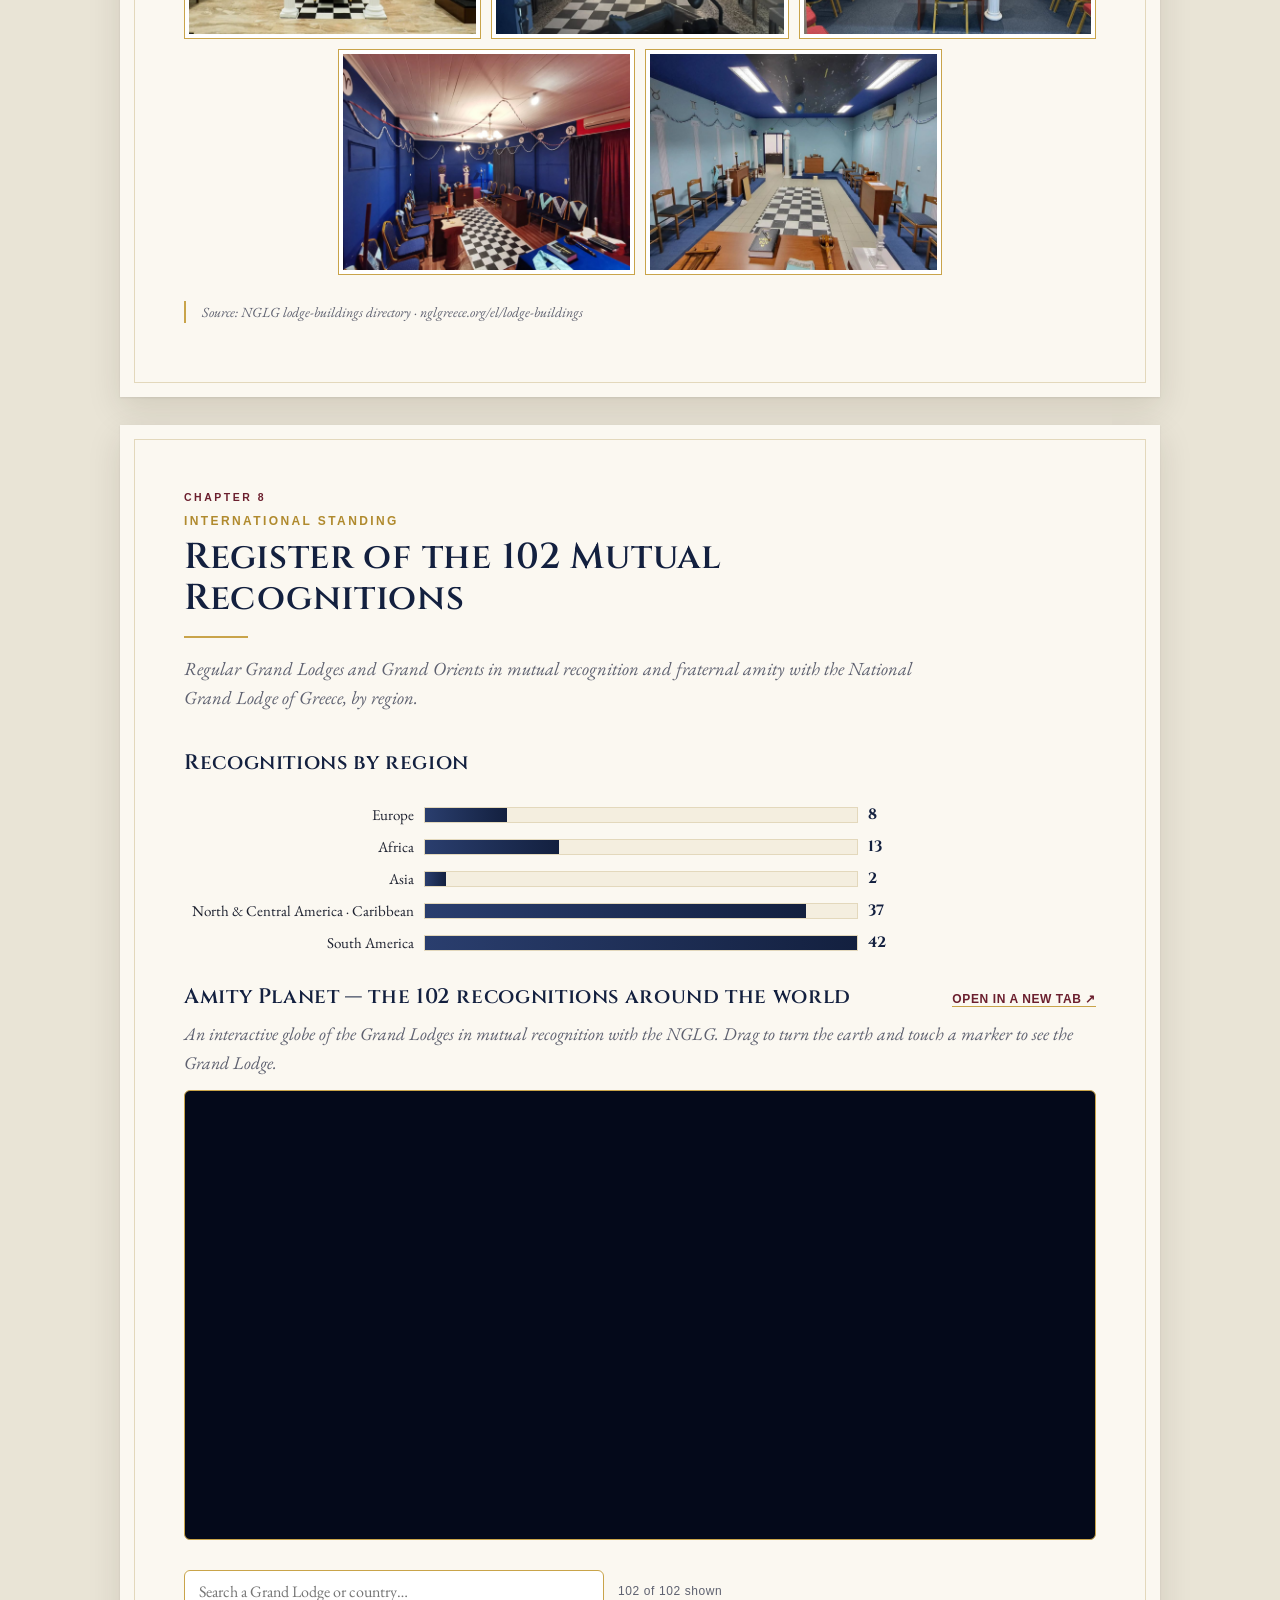
==== commit 73bf9cf9: "Merge Hebrew and Japanese translations into publishing branch, preserving globe and access gates" ====
--- a/index.html
+++ b/index.html
@@ -30,6 +30,7 @@
         <button type="button" data-lang="he" title="עברית" aria-label="עברית — Hebrew"><svg viewBox="0 0 66 48" aria-hidden="true"><rect width="66" height="48" fill="#fff"/><path d="M0 8h66M0 40h66" stroke="#0038b8" stroke-width="5"/><path d="M33 14l9 16H24zM33 34l9-16H24z" fill="none" stroke="#0038b8" stroke-width="1.6"/></svg><span>HE</span></button>
         <button type="button" data-lang="ja" title="日本語" aria-label="日本語 — Japanese"><svg viewBox="0 0 60 40" aria-hidden="true"><rect width="60" height="40" fill="#fff"/><circle cx="30" cy="20" r="12" fill="#bc002d"/></svg><span>JA</span></button>
       </div>
+      <button type="button" class="btn-lock" id="btnLock"><svg viewBox="0 0 24 24" aria-hidden="true"><rect x="5" y="11" width="14" height="10" rx="2" fill="none" stroke="currentColor" stroke-width="1.8"/><path d="M8 11V7a4 4 0 0 1 8 0v4" fill="none" stroke="currentColor" stroke-width="1.8"/></svg></button>
       <a class="btn-print btn-letter" id="btnLetter" href="letter.html"><svg viewBox="0 0 24 24" aria-hidden="true"><path d="M3 6h18v12H3z M3 6l9 7 9-7" fill="none" stroke="currentColor" stroke-width="1.8" stroke-linejoin="round"/></svg><span data-t="petitionBtn"></span></a>
       <button type="button" class="btn-print" id="btnPrint"><svg viewBox="0 0 24 24" aria-hidden="true"><path d="M6 9V3h12v6M6 18H4a2 2 0 0 1-2-2v-5a2 2 0 0 1 2-2h16a2 2 0 0 1 2 2v5a2 2 0 0 1-2 2h-2M6 14h12v7H6z" fill="none" stroke="currentColor" stroke-width="1.8" stroke-linejoin="round"/></svg><span data-t="exportPdf"></span></button>
     </div>
@@ -207,6 +208,14 @@
   <div class="wrap">
     <header class="ch-head"><span class="ch-num"></span><p class="eyebrow" data-t="regEyebrow"></p><h2 data-t="regTitle"></h2><p class="ch-lead" data-t="regLead"></p></header>
     <div class="region-chart" id="regionChart" aria-label="Recognitions by region"></div>
+    <div class="amity no-print">
+      <div class="amity-head">
+        <h3 class="sub-head" data-t="amityTitle"></h3>
+        <a class="amity-open" href="https://nglg-amity-planet.pages.dev" target="_blank" rel="noopener"><span data-t="amityOpen"></span> ↗</a>
+      </div>
+      <p class="amity-lead" data-t="amityLead"></p>
+      <iframe class="amity-frame" src="https://nglg-amity-planet.pages.dev" title="NGLG Amity Planet — mutual recognitions around the world" loading="eager" allow="fullscreen" referrerpolicy="no-referrer"></iframe>
+    </div>
     <div class="reg-tools no-print">
       <input type="search" id="regSearch" autocomplete="off">
       <span class="reg-count" id="regCount"></span>
@@ -317,6 +326,7 @@
 <script src="assets/data-recognitions.js"></script>
 <script src="assets/data-nglg.js"></script>
 <script src="assets/i18n.js"></script>
+<script src="assets/gate.js"></script>
 <script src="assets/i18n-he-ja.js"></script>
 <script src="assets/locale-support.js"></script>
 <script src="assets/app.js"></script>
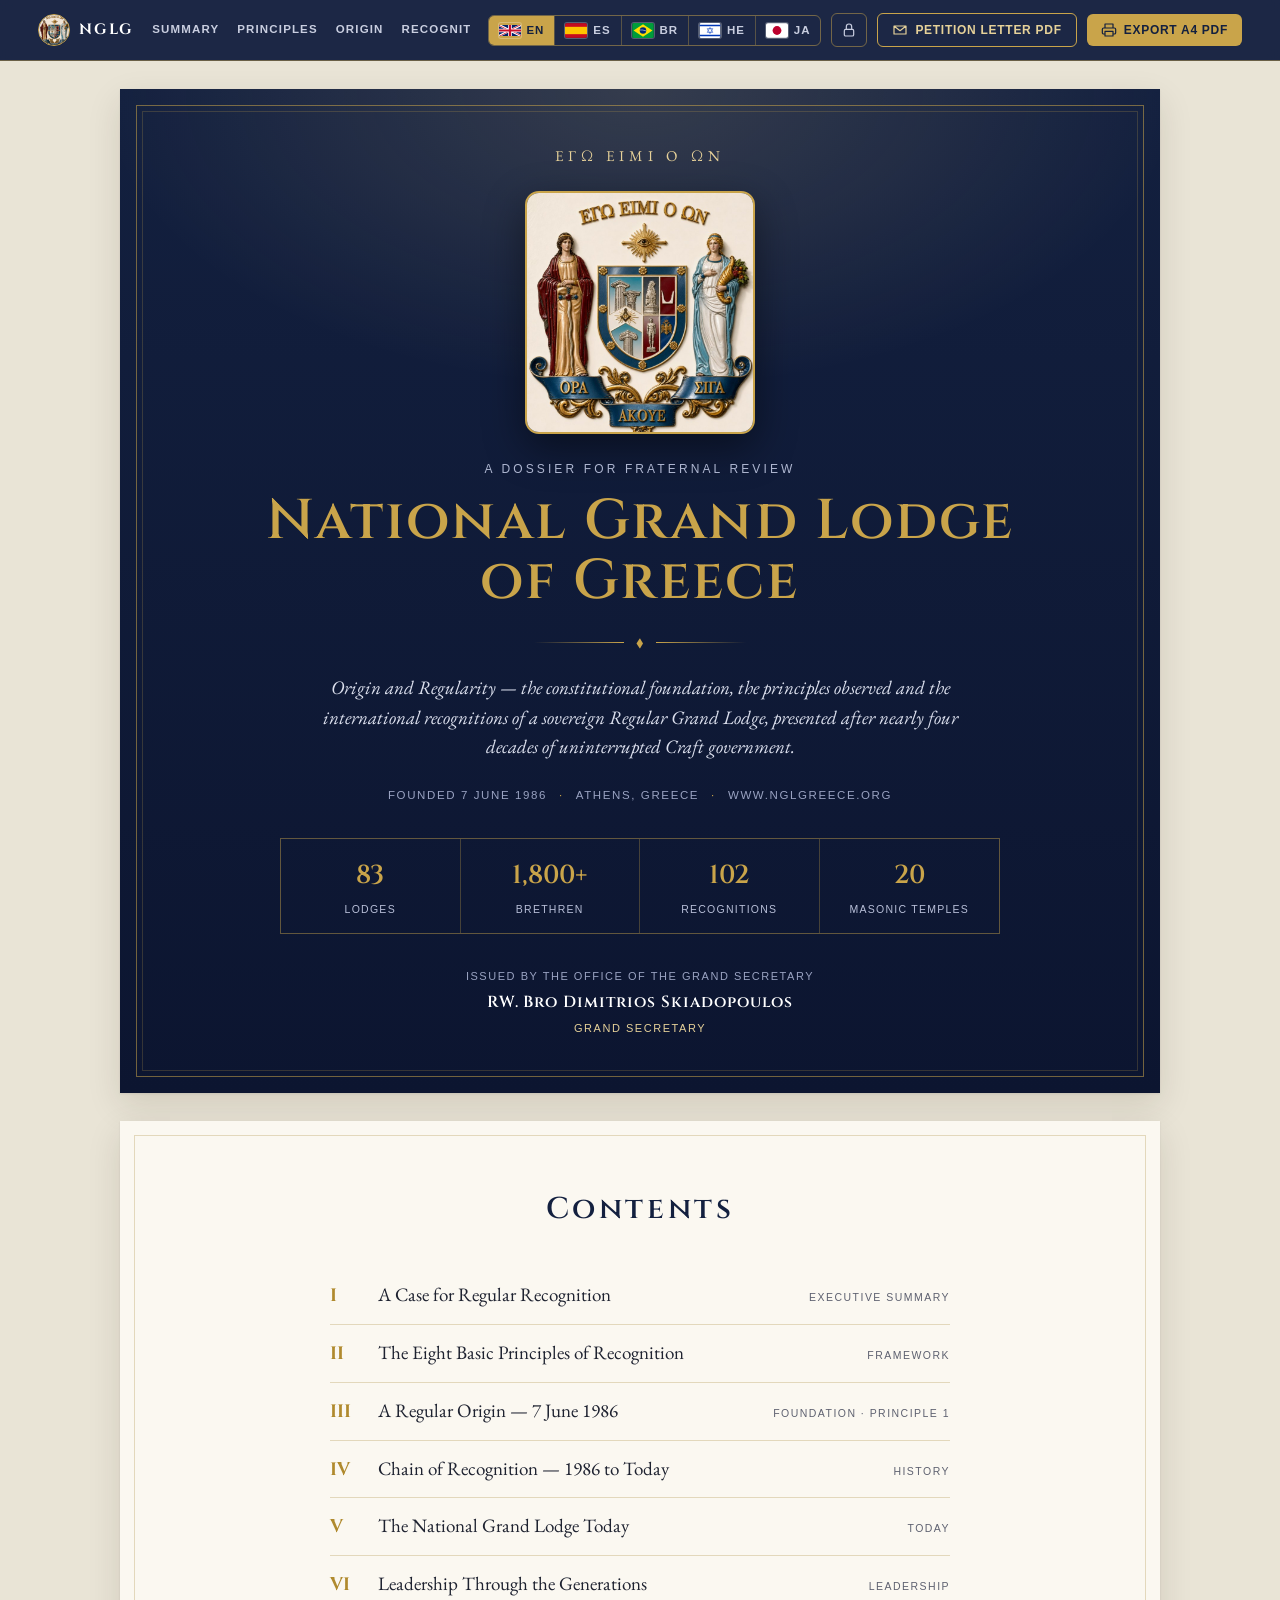
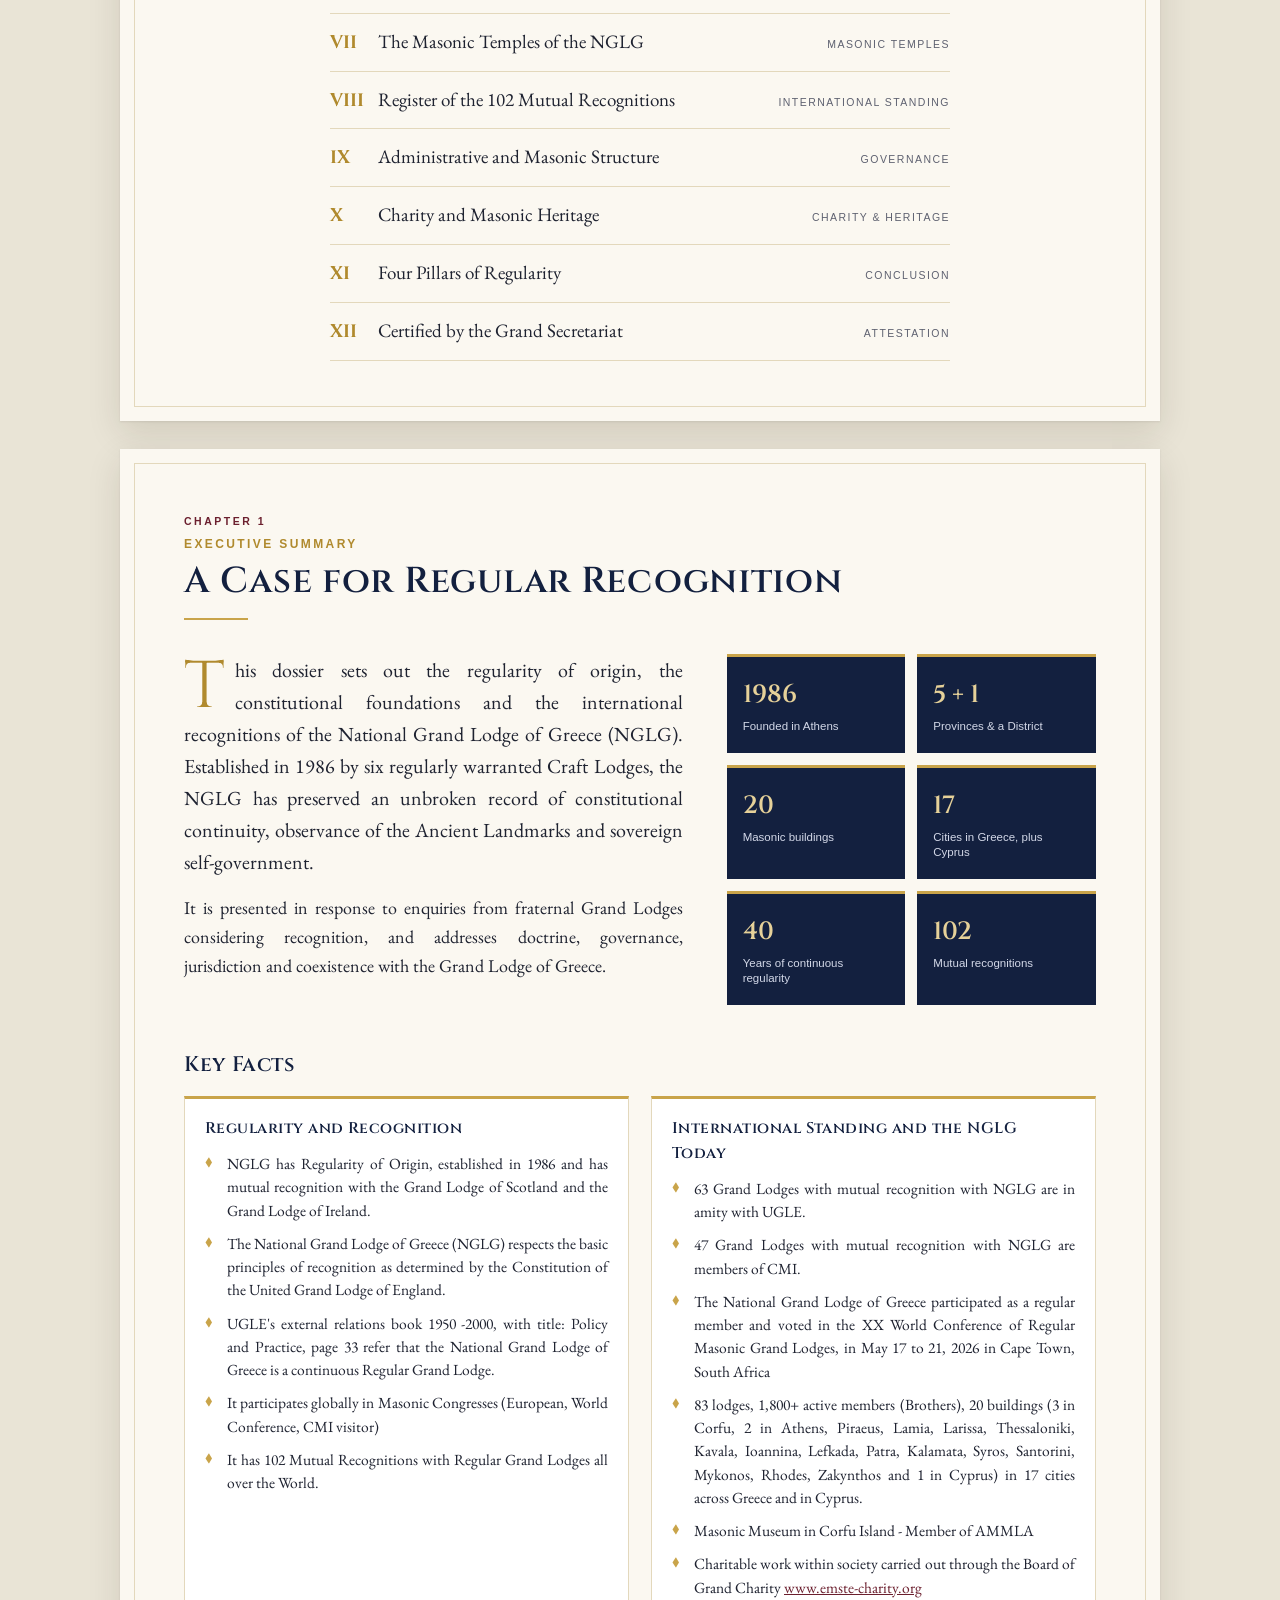
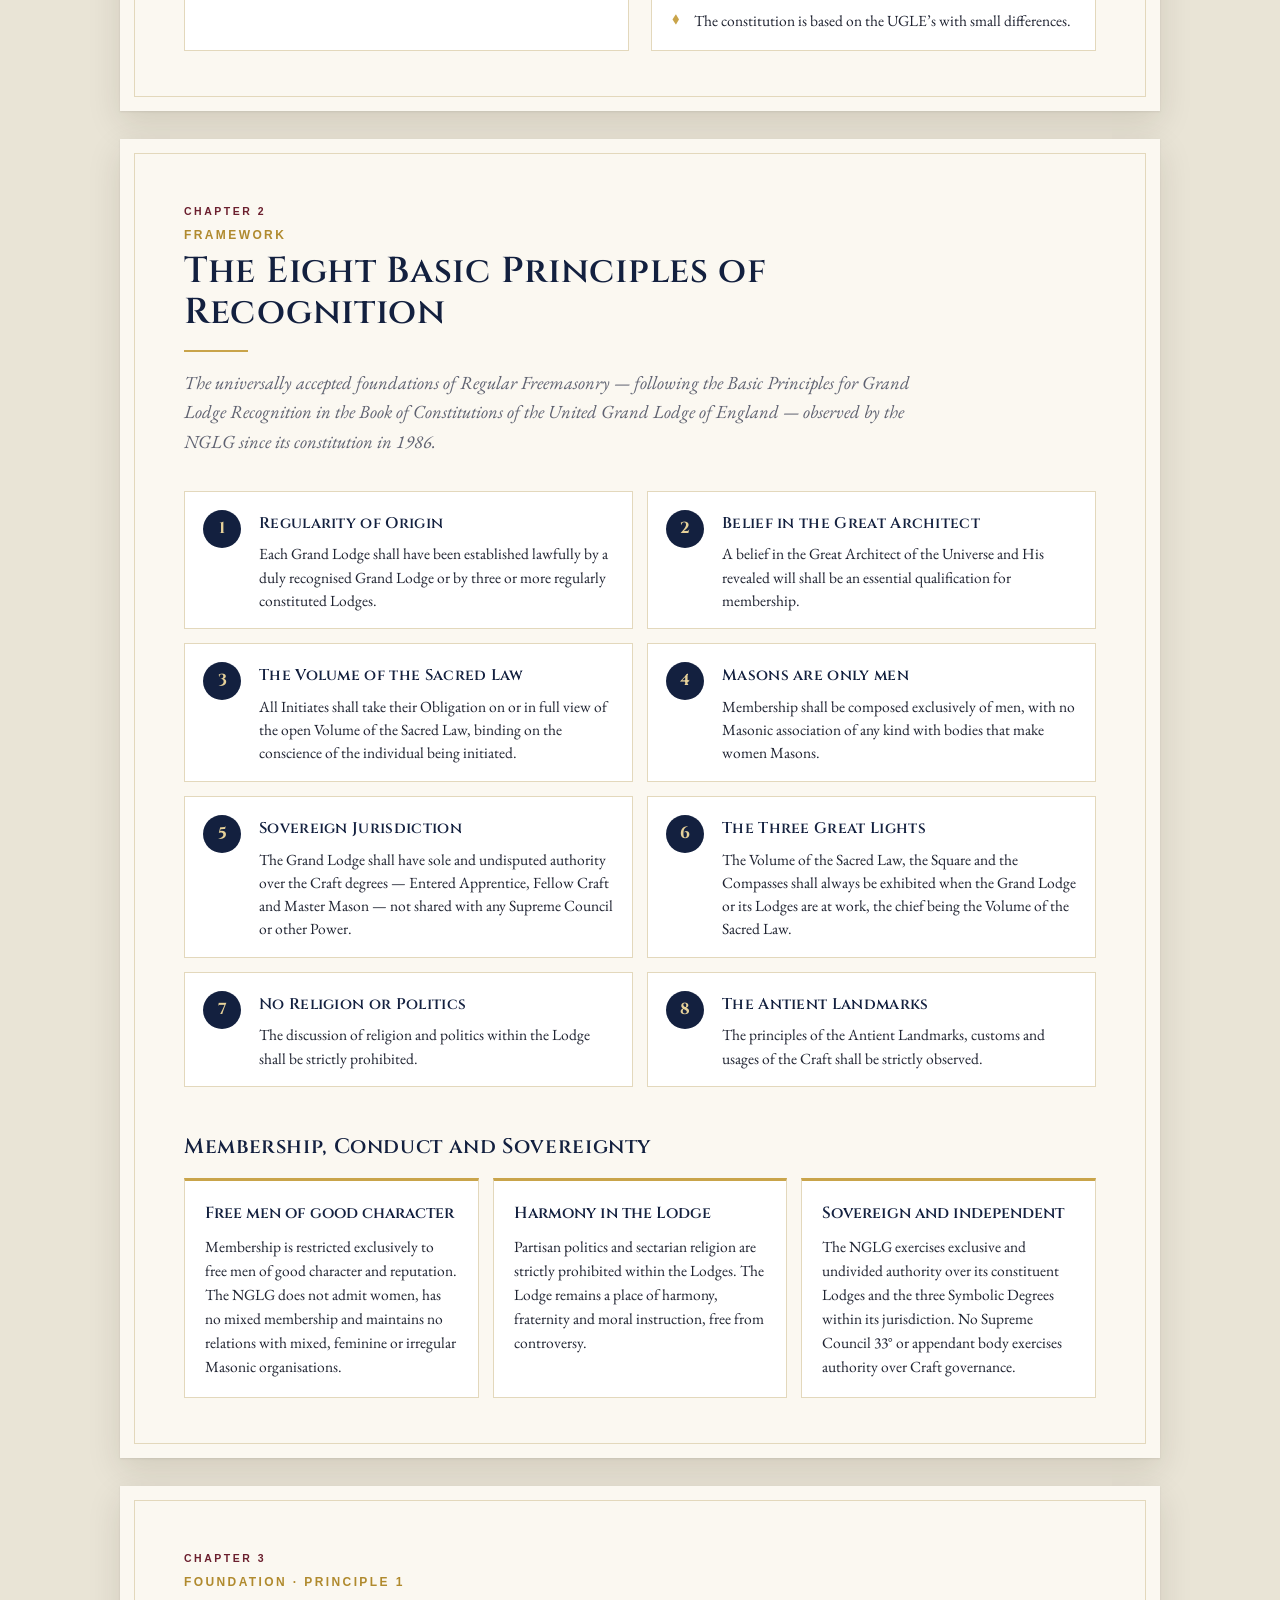
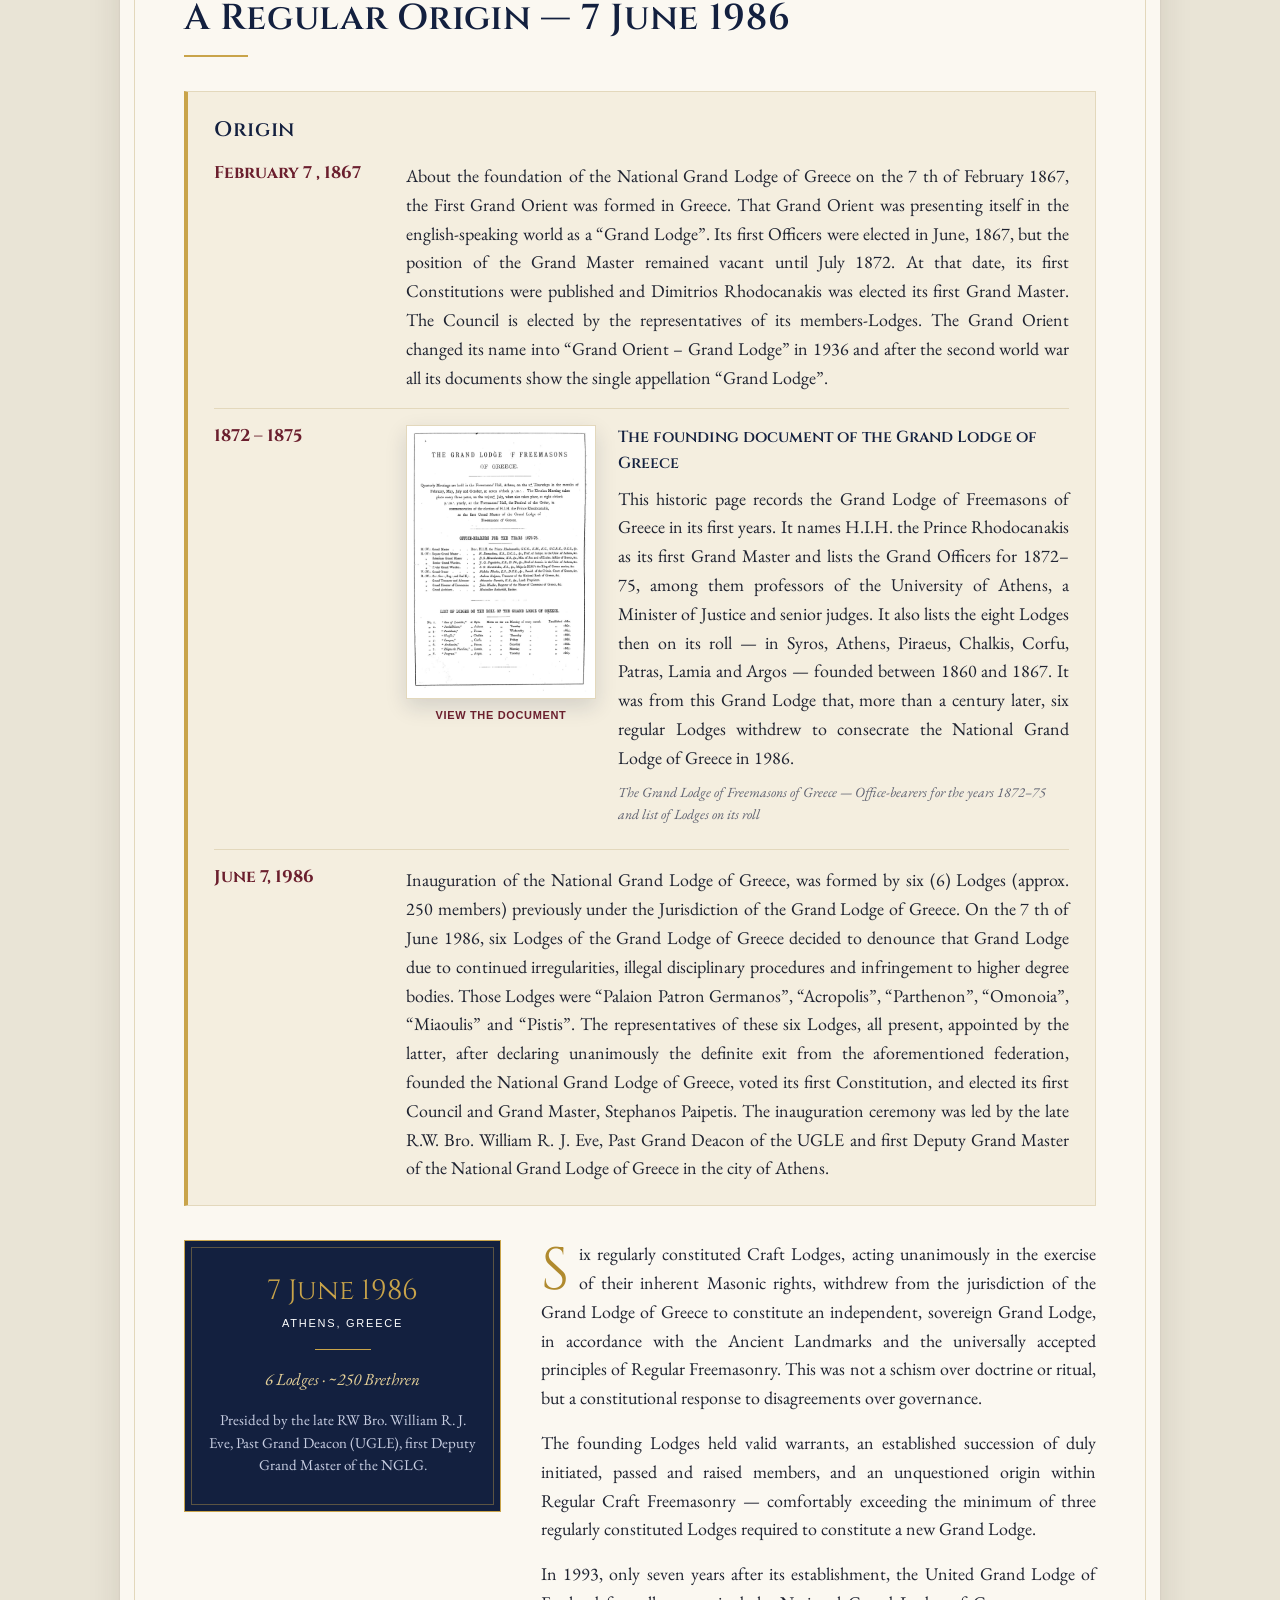
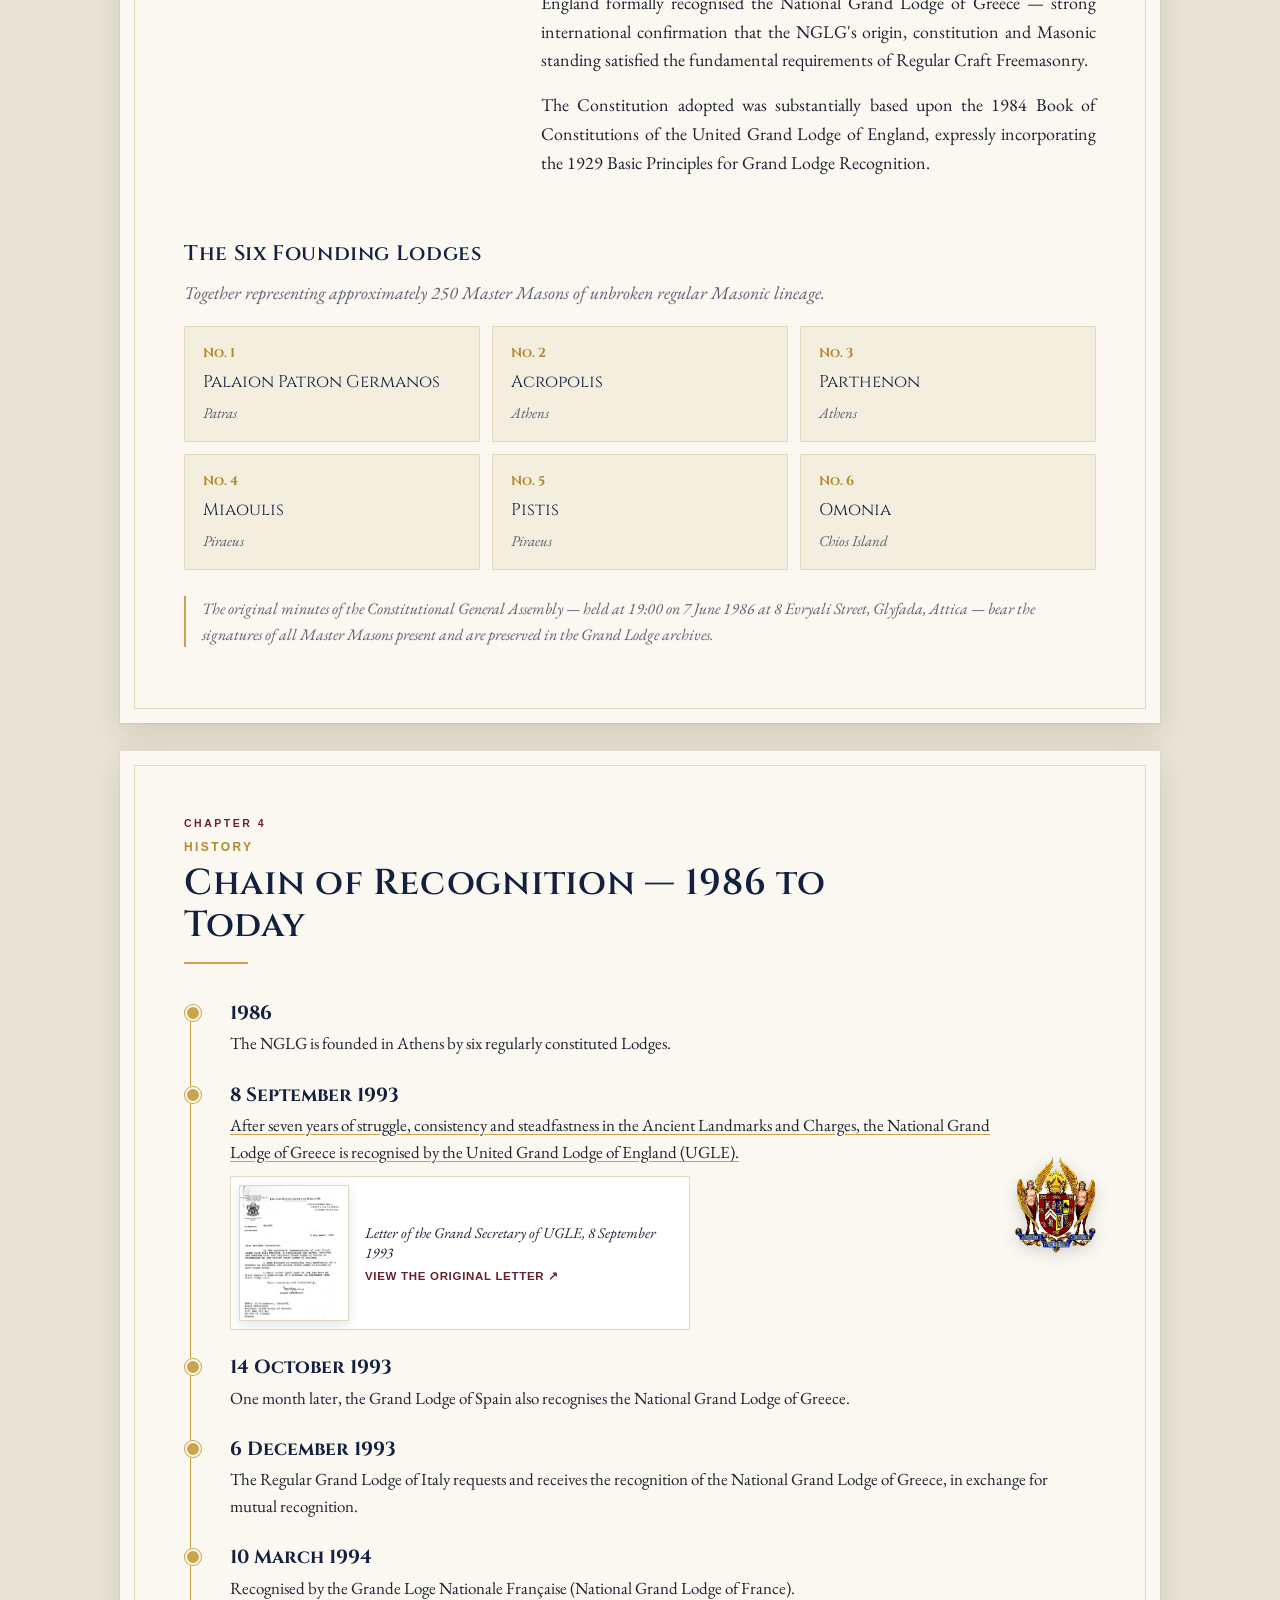
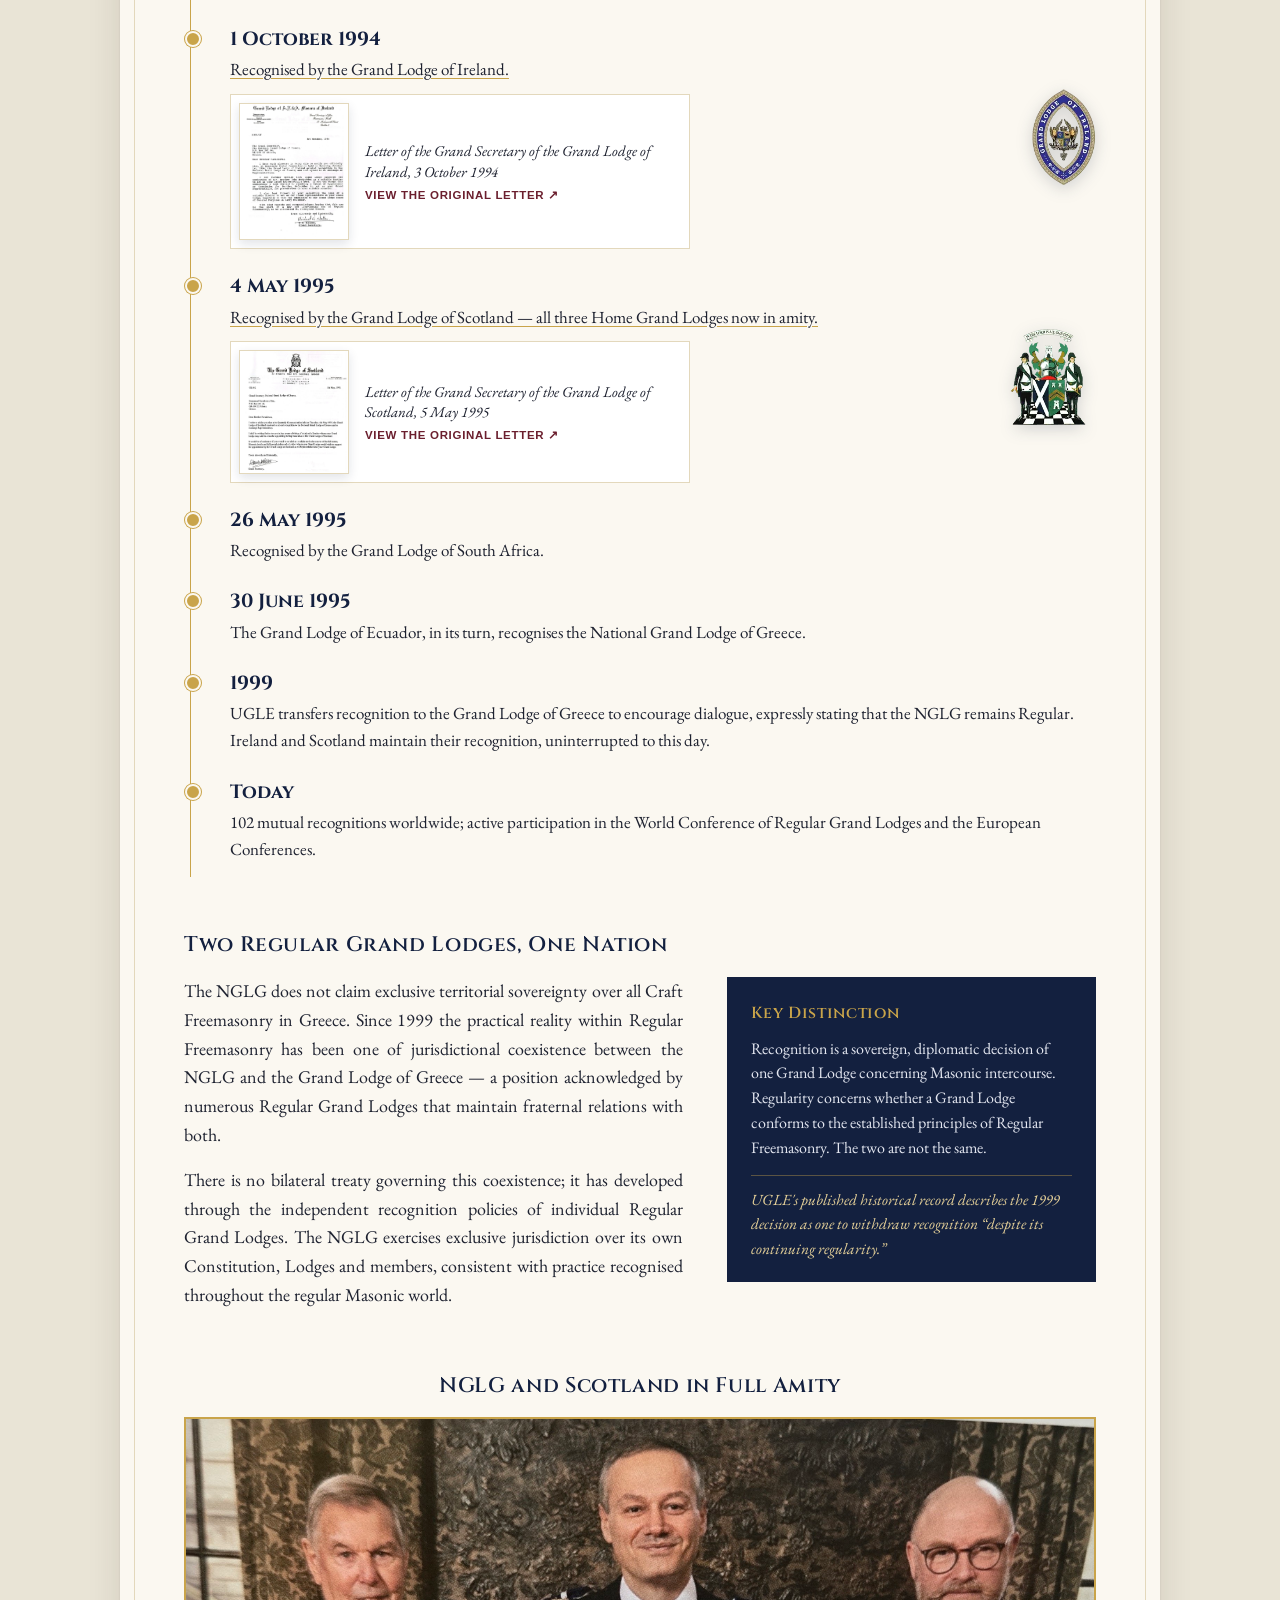
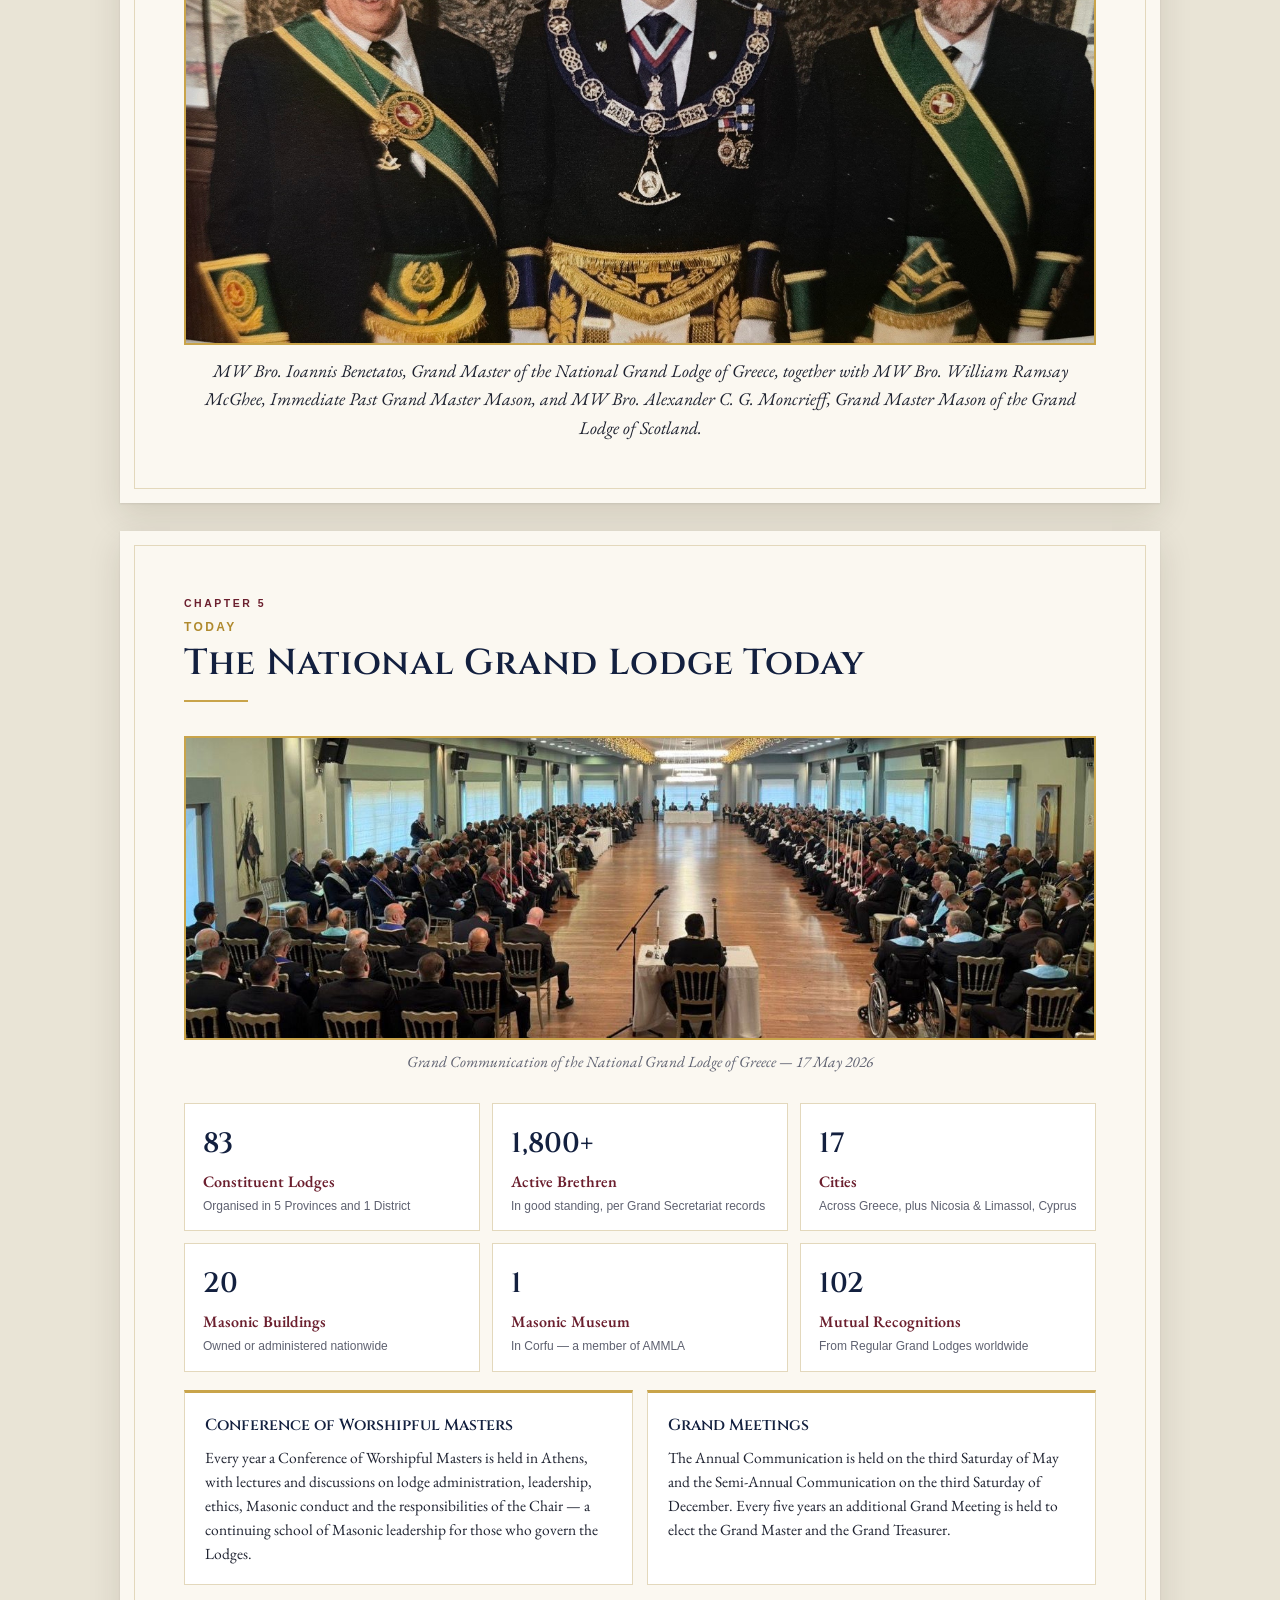
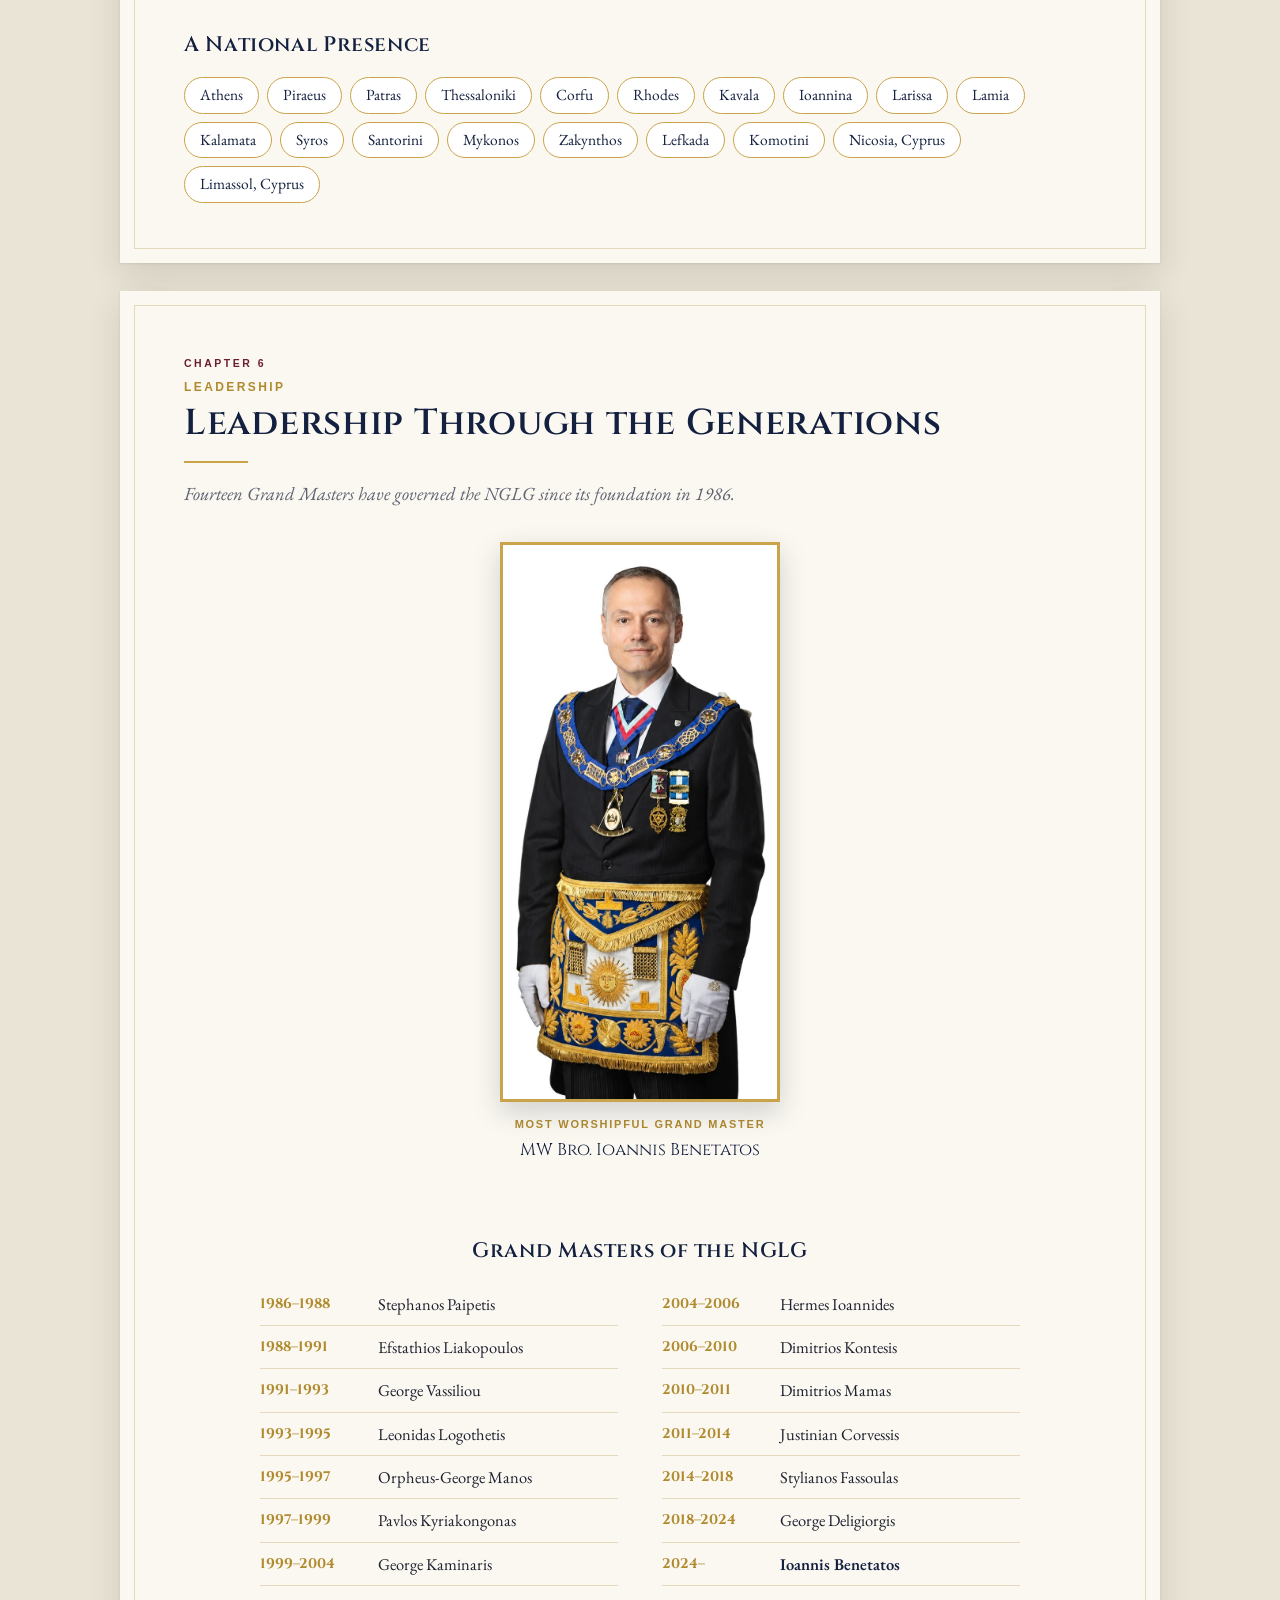
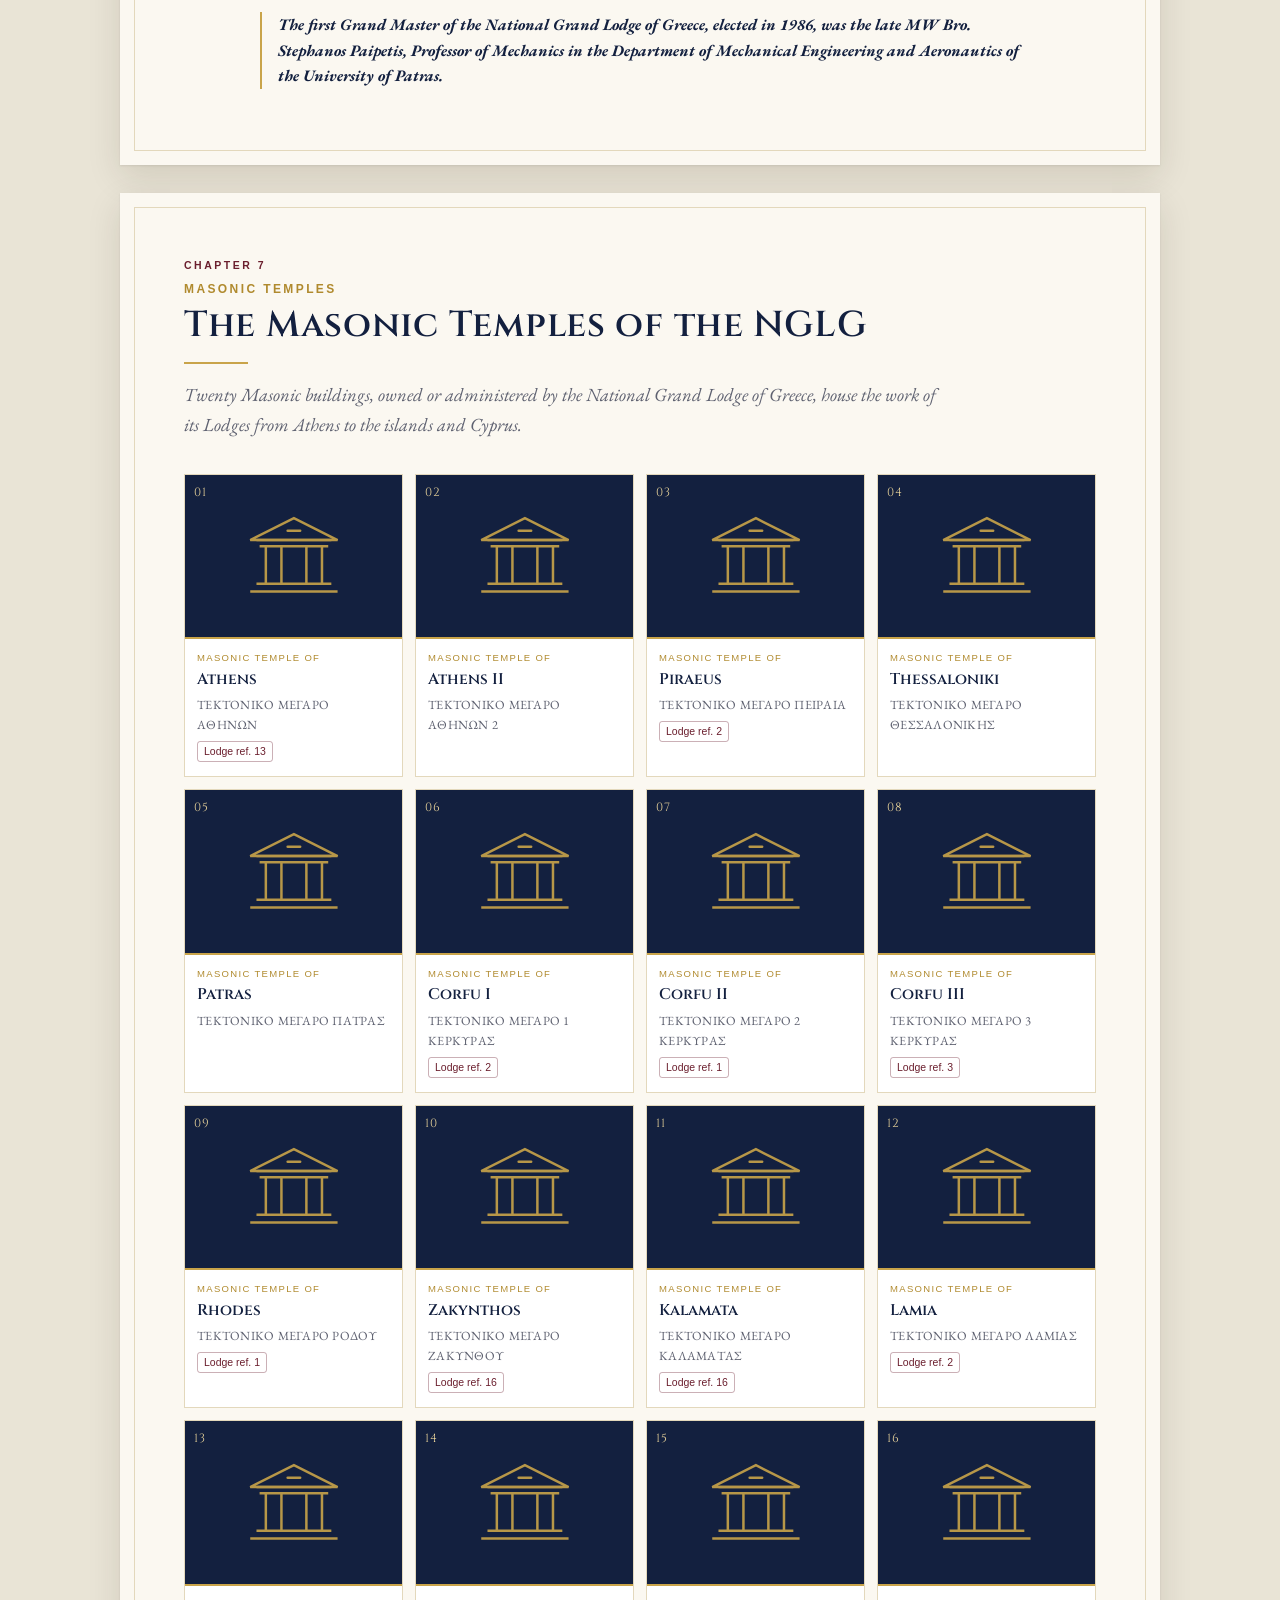
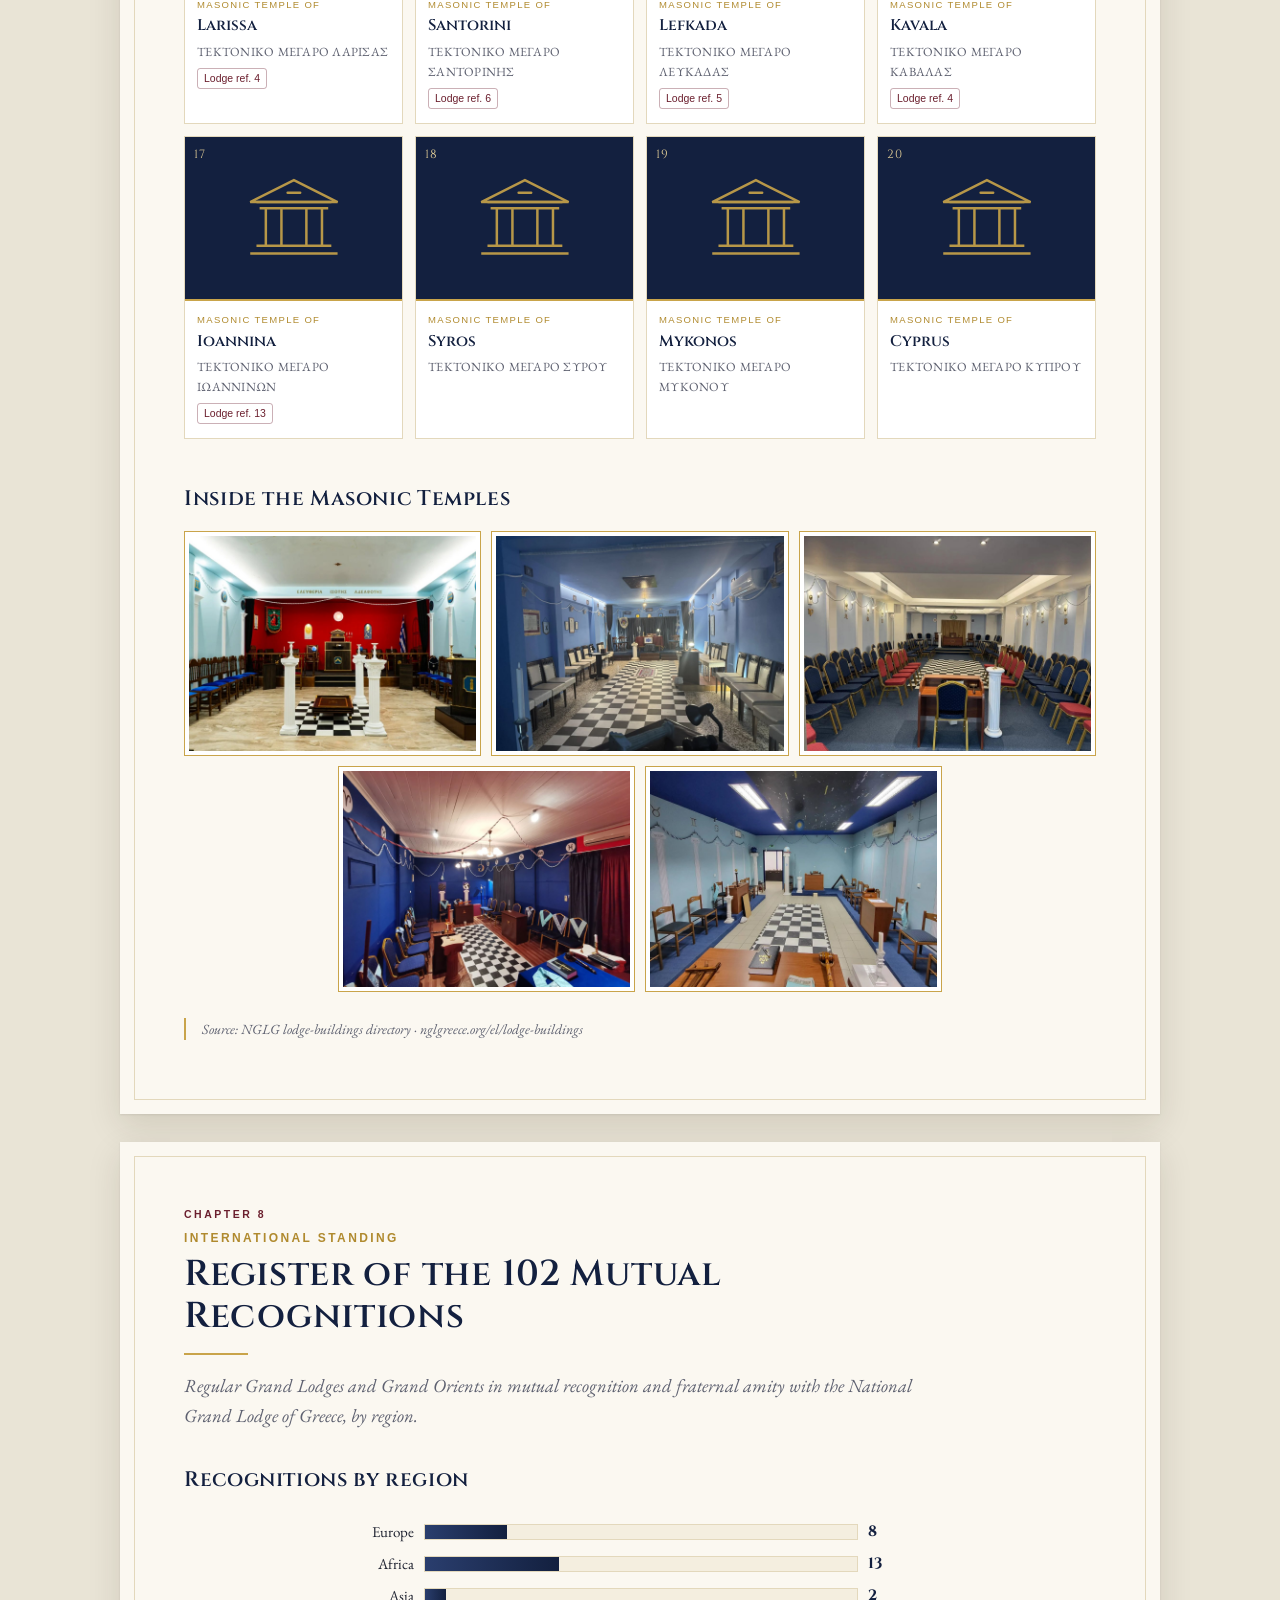
==== commit 66f94acc: "Add full-width Scotland fraternal amity photograph and caption" ====
--- a/index.html
+++ b/index.html
@@ -155,6 +155,13 @@
       <div class="prose"><p data-t="coexP1"></p><p data-t="coexP2"></p></div>
       <aside class="callout"><h4 data-t="keyTitle"></h4><p data-t="keyText"></p><blockquote data-t="keyQuote"></blockquote></aside>
     </div>
+    <section aria-labelledby="scotland-amity-title" lang="en" dir="ltr" style="margin:32px 0 0;break-inside:avoid">
+      <h3 id="scotland-amity-title" class="sub-head center">NGLG and Scotland in Full Amity</h3>
+      <figure style="margin:0;width:100%">
+        <img src="20261127_134758~2.jpg" alt="Fraternal meeting of the National Grand Lodge of Greece and the Grand Lodge of Scotland" style="display:block;width:100%;height:auto;box-sizing:border-box;border:2px solid var(--gold-2)">
+        <figcaption style="margin-top:12px;text-align:center;font-style:italic">MW Bro. Ioannis Benetatos, Grand Master of the National Grand Lodge of Greece, together with MW Bro. William Ramsay McGhee, Immediate Past Grand Master Mason, and MW Bro. Alexander C. G. Moncrieff, Grand Master Mason of the Grand Lodge of Scotland.</figcaption>
+      </figure>
+    </section>
   </div>
 </section>
 
